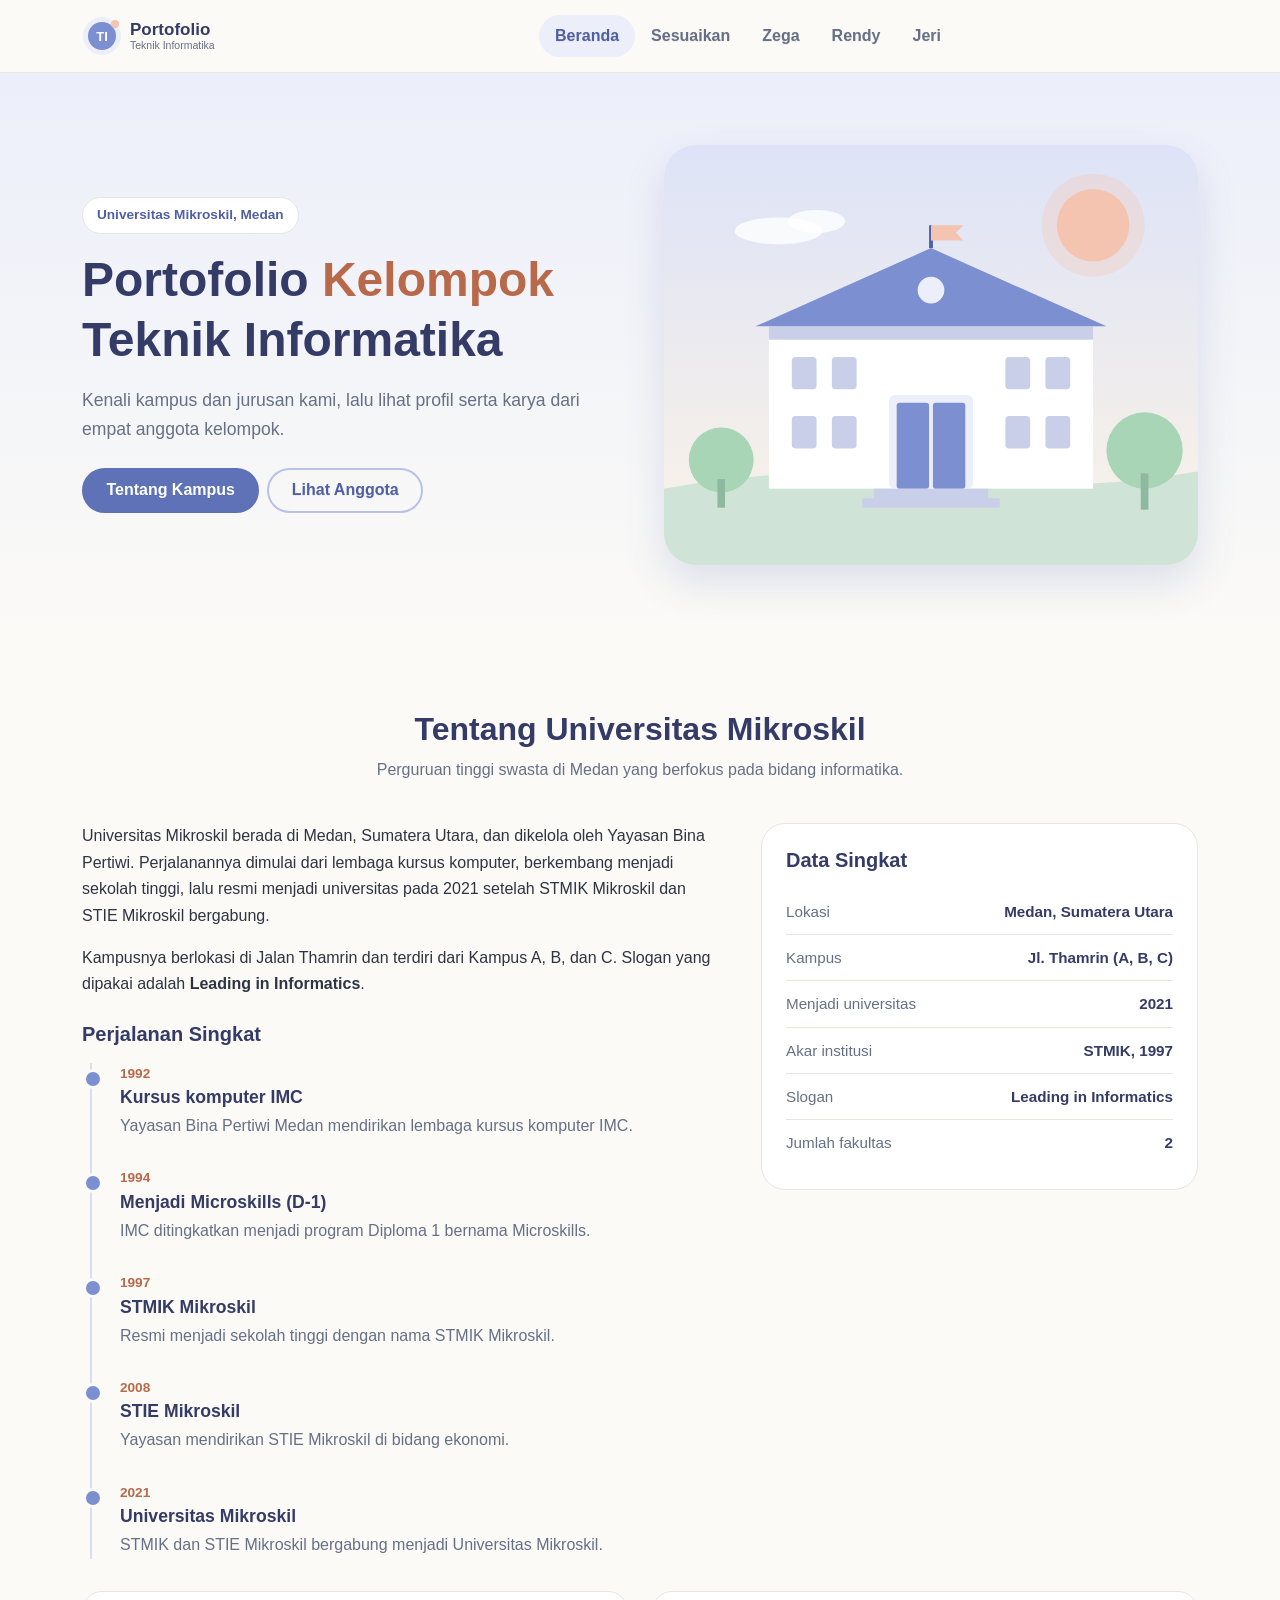
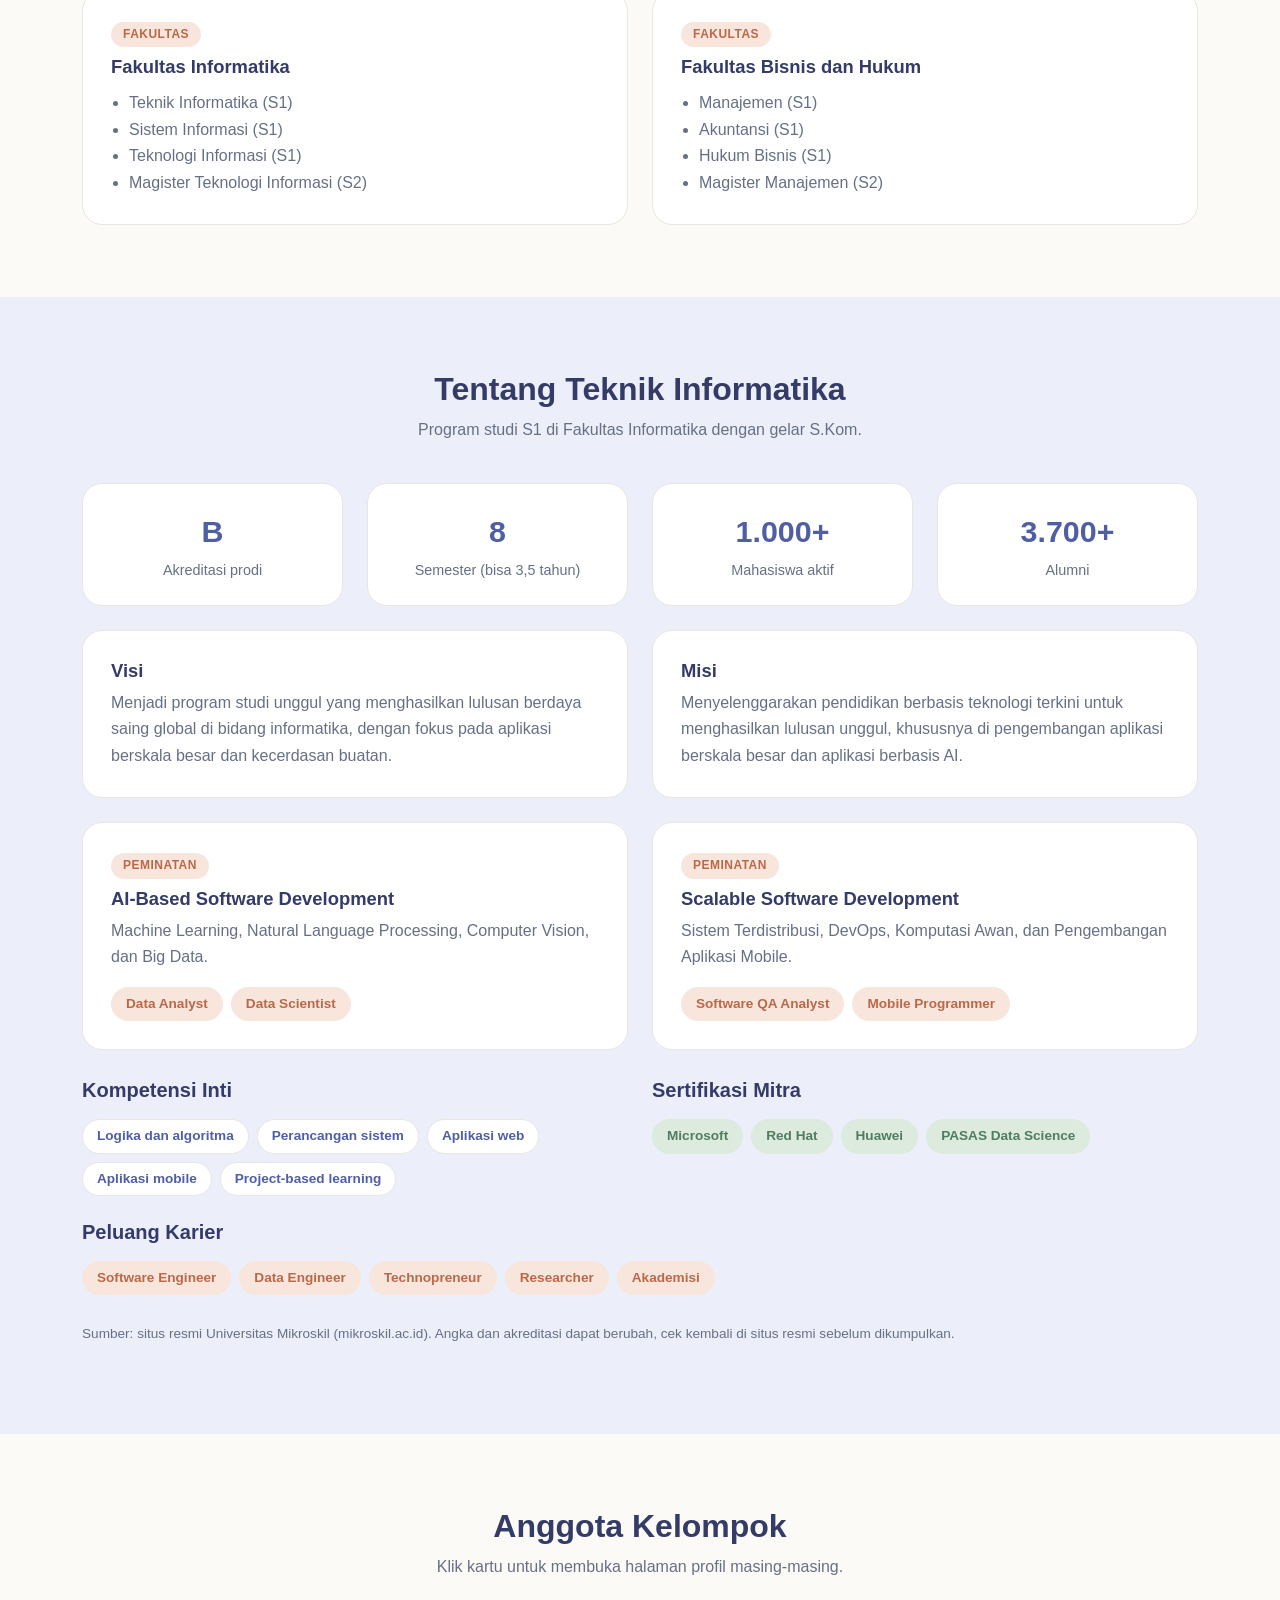
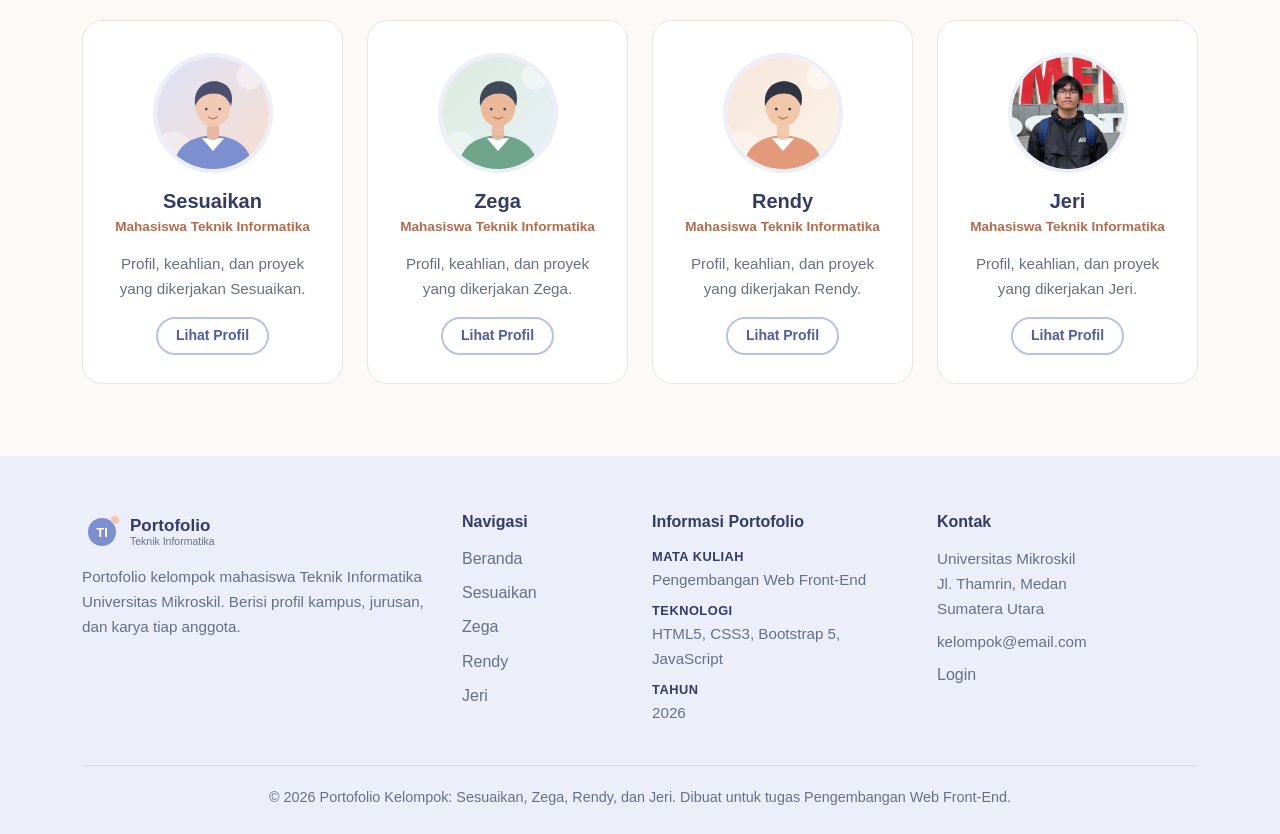
==== index.html @ 1dd3a20e "Upload" ====
<!DOCTYPE html>
<html lang="id">

<head>
    <meta charset="UTF-8">
    <meta name="viewport" content="width=device-width, initial-scale=1.0">
    <title>Beranda - Portofolio Kelompok</title>
    <link rel="stylesheet" href="bootstrap/css/bootstrap.min.css">
    <link rel="stylesheet" href="style.css">
</head>

<body>
    <!-- ===== NAVBAR: sama di semua halaman, JANGAN DIUBAH ===== -->
    <header>
        <nav class="navbar navbar-expand-lg sticky-top">
            <div class="container">
                <a href="index.html" class="navbar-brand logo"><img src="img/logo.svg" alt="Logo Portofolio Teknik Informatika" width="200" height="40"></a>
                <button class="navbar-toggler" type="button" data-bs-toggle="collapse" data-bs-target="#menuUtama" aria-controls="menuUtama" aria-expanded="false" aria-label="Buka menu">
                    <span class="navbar-toggler-icon"></span>
                </button>
                <div class="collapse navbar-collapse" id="menuUtama">
                    <ul class="navbar-nav mx-auto mb-3 mb-lg-0">
                        <li class="nav-item"><a class="nav-link" href="index.html">Beranda</a></li>
                        <li class="nav-item"><a class="nav-link" href="sesuaikan.html">Sesuaikan</a></li>
                        <li class="nav-item"><a class="nav-link" href="zega.html">Zega</a></li>
                        <li class="nav-item"><a class="nav-link" href="rendy.html">Rendy</a></li>
                        <li class="nav-item"><a class="nav-link" href="jeri.html">Jeri</a></li>
                    </ul>
                    <!-- <a href="login.html" class="btn btn-utama btn-sm px-4">Login</a> -->
                </div>
            </div>
        </nav>
    </header>
    <!-- ===== AKHIR NAVBAR ===== -->

    <!-- ===== ISI HALAMAN: UBAH DI SINI SAJA ===== -->
    <main>
        <section class="hero">
            <div class="container">
                <div class="row align-items-center g-4 g-lg-5">
                    <div class="col-lg-6 order-2 order-lg-1">
                        <span class="label">Universitas Mikroskil, Medan</span>
                        <h1>Portofolio <span class="text-aksen">Kelompok</span> Teknik Informatika</h1>
                        <p>Kenali kampus dan jurusan kami, lalu lihat profil serta karya dari empat anggota kelompok.</p>
                        <div class="d-flex flex-wrap gap-2">
                            <a href="#kampus" class="btn btn-utama">Tentang Kampus</a>
                            <a href="#anggota" class="btn btn-garis">Lihat Anggota</a>
                        </div>
                    </div>
                    <div class="col-lg-6 order-1 order-lg-2 hero-gambar">
                        <img src="img/kampus.svg" alt="Ilustrasi gedung kampus">
                    </div>
                </div>
            </div>
        </section>

        <section class="bagian" id="kampus">
            <div class="container">
                <div class="judul-bagian">
                    <h2>Tentang Universitas Mikroskil</h2>
                    <p>Perguruan tinggi swasta di Medan yang berfokus pada bidang informatika.</p>
                </div>
                <div class="row g-4 g-lg-5">
                    <div class="col-lg-7">
                        <p>Universitas Mikroskil berada di Medan, Sumatera Utara, dan dikelola oleh Yayasan Bina Pertiwi. Perjalanannya dimulai dari lembaga kursus komputer, berkembang menjadi sekolah tinggi, lalu resmi menjadi universitas pada 2021 setelah STMIK Mikroskil dan STIE Mikroskil bergabung.</p>
                        <p>Kampusnya berlokasi di Jalan Thamrin dan terdiri dari Kampus A, B, dan C. Slogan yang dipakai adalah <b>Leading in Informatics</b>.</p>
                        <h3 class="h5 mt-4 mb-3">Perjalanan Singkat</h3>
                        <ul class="timeline">
                            <li><span class="waktu">1992</span><h3>Kursus komputer IMC</h3><p>Yayasan Bina Pertiwi Medan mendirikan lembaga kursus komputer IMC.</p></li>
                            <li><span class="waktu">1994</span><h3>Menjadi Microskills (D-1)</h3><p>IMC ditingkatkan menjadi program Diploma 1 bernama Microskills.</p></li>
                            <li><span class="waktu">1997</span><h3>STMIK Mikroskil</h3><p>Resmi menjadi sekolah tinggi dengan nama STMIK Mikroskil.</p></li>
                            <li><span class="waktu">2008</span><h3>STIE Mikroskil</h3><p>Yayasan mendirikan STIE Mikroskil di bidang ekonomi.</p></li>
                            <li><span class="waktu">2021</span><h3>Universitas Mikroskil</h3><p>STMIK dan STIE Mikroskil bergabung menjadi Universitas Mikroskil.</p></li>
                        </ul>
                    </div>
                    <div class="col-lg-5">
                        <div class="profil">
                            <h3 class="h5 mb-3">Data Singkat</h3>
                            <ul class="data-diri">
                                <li><span>Lokasi</span><b>Medan, Sumatera Utara</b></li>
                                <li><span>Kampus</span><b>Jl. Thamrin (A, B, C)</b></li>
                                <li><span>Menjadi universitas</span><b>2021</b></li>
                                <li><span>Akar institusi</span><b>STMIK, 1997</b></li>
                                <li><span>Slogan</span><b>Leading in Informatics</b></li>
                                <li><span>Jumlah fakultas</span><b>2</b></li>
                            </ul>
                        </div>
                    </div>
                </div>
                <div class="row g-4 mt-2">
                    <div class="col-md-6">
                        <div class="fokus h-100">
                            <span class="lencana">Fakultas</span>
                            <h3 class="mt-2">Fakultas Informatika</h3>
                            <ul class="daftar-prodi">
                                <li>Teknik Informatika (S1)</li>
                                <li>Sistem Informasi (S1)</li>
                                <li>Teknologi Informasi (S1)</li>
                                <li>Magister Teknologi Informasi (S2)</li>
                            </ul>
                        </div>
                    </div>
                    <div class="col-md-6">
                        <div class="fokus h-100">
                            <span class="lencana">Fakultas</span>
                            <h3 class="mt-2">Fakultas Bisnis dan Hukum</h3>
                            <ul class="daftar-prodi">
                                <li>Manajemen (S1)</li>
                                <li>Akuntansi (S1)</li>
                                <li>Hukum Bisnis (S1)</li>
                                <li>Magister Manajemen (S2)</li>
                            </ul>
                        </div>
                    </div>
                </div>
            </div>
        </section>

        <section class="bagian bg-lembut" id="jurusan">
            <div class="container">
                <div class="judul-bagian">
                    <h2>Tentang Teknik Informatika</h2>
                    <p>Program studi S1 di Fakultas Informatika dengan gelar S.Kom.</p>
                </div>
                <div class="row g-4 mb-4">
                    <div class="col-6 col-lg-3"><div class="statistik"><strong>B</strong><span>Akreditasi prodi</span></div></div>
                    <div class="col-6 col-lg-3"><div class="statistik"><strong>8</strong><span>Semester (bisa 3,5 tahun)</span></div></div>
                    <div class="col-6 col-lg-3"><div class="statistik"><strong>1.000+</strong><span>Mahasiswa aktif</span></div></div>
                    <div class="col-6 col-lg-3"><div class="statistik"><strong>3.700+</strong><span>Alumni</span></div></div>
                </div>
                <div class="row g-4">
                    <div class="col-lg-6">
                        <div class="fokus h-100">
                            <h3>Visi</h3>
                            <p>Menjadi program studi unggul yang menghasilkan lulusan berdaya saing global di bidang informatika, dengan fokus pada aplikasi berskala besar dan kecerdasan buatan.</p>
                        </div>
                    </div>
                    <div class="col-lg-6">
                        <div class="fokus h-100">
                            <h3>Misi</h3>
                            <p>Menyelenggarakan pendidikan berbasis teknologi terkini untuk menghasilkan lulusan unggul, khususnya di pengembangan aplikasi berskala besar dan aplikasi berbasis AI.</p>
                        </div>
                    </div>
                    <div class="col-lg-6">
                        <div class="fokus h-100">
                            <span class="lencana">Peminatan</span>
                            <h3 class="mt-2">AI-Based Software Development</h3>
                            <p class="mb-3">Machine Learning, Natural Language Processing, Computer Vision, dan Big Data.</p>
                            <div class="d-flex flex-wrap gap-2"><span class="chip chip-aksen">Data Analyst</span><span class="chip chip-aksen">Data Scientist</span></div>
                        </div>
                    </div>
                    <div class="col-lg-6">
                        <div class="fokus h-100">
                            <span class="lencana">Peminatan</span>
                            <h3 class="mt-2">Scalable Software Development</h3>
                            <p class="mb-3">Sistem Terdistribusi, DevOps, Komputasi Awan, dan Pengembangan Aplikasi Mobile.</p>
                            <div class="d-flex flex-wrap gap-2"><span class="chip chip-aksen">Software QA Analyst</span><span class="chip chip-aksen">Mobile Programmer</span></div>
                        </div>
                    </div>
                </div>
                <div class="row g-4 mt-1">
                    <div class="col-lg-6">
                        <h3 class="h5 mb-3">Kompetensi Inti</h3>
                        <div class="d-flex flex-wrap gap-2"><span class="chip ">Logika dan algoritma</span><span class="chip ">Perancangan sistem</span><span class="chip ">Aplikasi web</span><span class="chip ">Aplikasi mobile</span><span class="chip ">Project-based learning</span></div>
                    </div>
                    <div class="col-lg-6">
                        <h3 class="h5 mb-3">Sertifikasi Mitra</h3>
                        <div class="d-flex flex-wrap gap-2"><span class="chip chip-hijau">Microsoft</span><span class="chip chip-hijau">Red Hat</span><span class="chip chip-hijau">Huawei</span><span class="chip chip-hijau">PASAS Data Science</span></div>
                    </div>
                    <div class="col-12">
                        <h3 class="h5 mb-3">Peluang Karier</h3>
                        <div class="d-flex flex-wrap gap-2"><span class="chip chip-aksen">Software Engineer</span><span class="chip chip-aksen">Data Engineer</span><span class="chip chip-aksen">Technopreneur</span><span class="chip chip-aksen">Researcher</span><span class="chip chip-aksen">Akademisi</span></div>
                    </div>
                </div>
                <p class="sumber">Sumber: situs resmi Universitas Mikroskil (mikroskil.ac.id). Angka dan akreditasi dapat berubah, cek kembali di situs resmi sebelum dikumpulkan.</p>
            </div>
        </section>

        <section class="bagian" id="anggota">
            <div class="container">
                <div class="judul-bagian">
                    <h2>Anggota Kelompok</h2>
                    <p>Klik kartu untuk membuka halaman profil masing-masing.</p>
                </div>
                <div class="row g-4">
                    <div class="col-sm-6 col-lg-3">
                        <article class="kartu kartu-anggota h-100">
                            <img src="img/foto.svg" alt="Foto Sesuaikan">
                            <h3>Sesuaikan</h3>
                            <p class="peran">Mahasiswa Teknik Informatika</p>
                            <p>Profil, keahlian, dan proyek yang dikerjakan Sesuaikan.</p>
                            <a href="sesuaikan.html" class="btn btn-garis btn-sm stretched-link">Lihat Profil</a>
                        </article>
                    </div>
                    <div class="col-sm-6 col-lg-3">
                        <article class="kartu kartu-anggota h-100">
                            <img src="img/zega.svg" alt="Foto Zega">
                            <h3>Zega</h3>
                            <p class="peran">Mahasiswa Teknik Informatika</p>
                            <p>Profil, keahlian, dan proyek yang dikerjakan Zega.</p>
                            <a href="zega.html" class="btn btn-garis btn-sm stretched-link">Lihat Profil</a>
                        </article>
                    </div>
                    <div class="col-sm-6 col-lg-3">
                        <article class="kartu kartu-anggota h-100">
                            <img src="img/rendy.svg" alt="Foto Rendy">
                            <h3>Rendy</h3>
                            <p class="peran">Mahasiswa Teknik Informatika</p>
                            <p>Profil, keahlian, dan proyek yang dikerjakan Rendy.</p>
                            <a href="rendy.html" class="btn btn-garis btn-sm stretched-link">Lihat Profil</a>
                        </article>
                    </div>
                    <div class="col-sm-6 col-lg-3">
                        <article class="kartu kartu-anggota h-100">
                            <img src="img/image.png" alt="Foto Jeri">
                            <h3>Jeri</h3>
                            <p class="peran">Mahasiswa Teknik Informatika</p>
                            <p>Profil, keahlian, dan proyek yang dikerjakan Jeri.</p>
                            <a href="jeri.html" class="btn btn-garis btn-sm stretched-link">Lihat Profil</a>
                        </article>
                    </div>
                </div>
            </div>
        </section>
    </main>
    <!-- ===== AKHIR ISI HALAMAN ===== -->

    <!-- ===== FOOTER: sama di semua halaman, JANGAN DIUBAH ===== -->
    <footer class="footer">
        <div class="container">
            <div class="row g-4">
                <div class="col-lg-4">
                    <a href="index.html" class="logo"><img src="img/logo.svg" alt="Logo Portofolio Teknik Informatika" width="200" height="40"></a>
                    <p>Portofolio kelompok mahasiswa Teknik Informatika Universitas Mikroskil. Berisi profil kampus, jurusan, dan karya tiap anggota.</p>
                </div>
                <div class="col-6 col-lg-2">
                    <h4>Navigasi</h4>
                    <a href="index.html">Beranda</a>
                    <a href="sesuaikan.html">Sesuaikan</a>
                    <a href="zega.html">Zega</a>
                    <a href="rendy.html">Rendy</a>
                    <a href="jeri.html">Jeri</a>
                </div>
                <div class="col-6 col-lg-3">
                    <h4>Informasi Portofolio</h4>
                    <ul class="info-footer">
                        <li><b>Mata kuliah</b>Pengembangan Web Front-End</li>
                        <li><b>Teknologi</b>HTML5, CSS3, Bootstrap 5, JavaScript</li>
                        <li><b>Tahun</b>2026</li>
                    </ul>
                </div>
                <div class="col-lg-3">
                    <h4>Kontak</h4>
                    <p>Universitas Mikroskil<br>Jl. Thamrin, Medan<br>Sumatera Utara</p>
                    <p>kelompok@email.com</p>
                    <a href="login.html">Login</a>
                </div>
            </div>
            <div class="hak-cipta">&copy; 2026 Portofolio Kelompok: Sesuaikan, Zega, Rendy, dan Jeri. Dibuat untuk tugas Pengembangan Web Front-End.</div>
        </div>
    </footer>
    <!-- ===== AKHIR FOOTER ===== -->

    <script src="bootstrap/js/bootstrap.bundle.min.js"></script>
    <script src="script.js"></script>
</body>

</html>
---- style.css ----
/* =====================================================================
   TEMPLATE UTAMA - JANGAN DIUBAH
   Bagian ini dipakai bersama oleh SEMUA halaman: warna, dasar tampilan,
   tombol, navbar, footer, dan judul bagian. Kalau diubah, tampilan
   halaman anggota lain ikut berubah. Mau tambah style? Tulis di bagian
   "STYLE ISI HALAMAN" di bawah.
   ===================================================================== */

/* Palet warna soft. Semua halaman memanggil warna dari sini lewat var(). */
:root {
    --latar: #FBFAF7;
    --putih: #FFFFFF;
    --utama: #7C8FD0;
    --utama-tua: #4F5FA3;
    --utama-muda: #ECEFFA;
    --tombol: #5F72B8;
    --aksen: #F3C4B0;
    --aksen-muda: #F8E6DC;
    --aksen-tua: #B8694A;
    --hijau: #DCEBDD;
    --hijau-tua: #4F7D5E;
    --judul: #343B66;
    --teks: #2E3440;
    --abu: #667085;
    --garis: #E8E6E0;
    --bs-body-font-family: "Segoe UI", "Helvetica Neue", Arial, sans-serif;
    --bs-body-color: #2E3440;
    --bs-body-bg: #FBFAF7;
}

/* Dasar tampilan: font, warna teks, link, dan heading. */
body {
    font-family: var(--bs-body-font-family);
    color: var(--teks);
    line-height: 1.65;
}

a {
    text-decoration: none;
}

a:hover {
    color: inherit;
}

h1, h2, h3, h4, h5, h6,
.h1, .h2, .h3, .h4, .h5, .h6 {
    color: var(--judul);
    font-weight: 700;
    line-height: 1.25;
}

/* Kelas bantu warna latar dan teks yang boleh dipakai di isi halaman. */
.bg-lembut {
    background-color: var(--utama-muda);
}

.bg-putih {
    background-color: var(--putih);
}

.text-abu {
    color: var(--abu);
}

.text-aksen {
    color: var(--aksen-tua);
}

/* Tombol: .btn-utama (terisi) dan .btn-garis (outline). */
.btn {
    font-weight: 700;
    border-radius: 999px;
    padding: 0.55rem 1.4rem;
}

.btn-sm {
    padding: 0.4rem 1.1rem;
}

.btn-utama {
    --bs-btn-color: #FFFFFF;
    --bs-btn-bg: #5F72B8;
    --bs-btn-border-color: #5F72B8;
    --bs-btn-hover-color: #FFFFFF;
    --bs-btn-hover-bg: #4F5FA3;
    --bs-btn-hover-border-color: #4F5FA3;
    --bs-btn-active-color: #FFFFFF;
    --bs-btn-active-bg: #4F5FA3;
    --bs-btn-active-border-color: #4F5FA3;
    --bs-btn-border-width: 2px;
    --bs-btn-focus-shadow-rgb: 95, 114, 184;
}

.btn-garis {
    --bs-btn-color: #4F5FA3;
    --bs-btn-bg: transparent;
    --bs-btn-border-color: #B9C2E6;
    --bs-btn-hover-color: #4F5FA3;
    --bs-btn-hover-bg: #ECEFFA;
    --bs-btn-hover-border-color: #7C8FD0;
    --bs-btn-active-color: #FFFFFF;
    --bs-btn-active-bg: #4F5FA3;
    --bs-btn-active-border-color: #4F5FA3;
    --bs-btn-border-width: 2px;
    --bs-btn-focus-shadow-rgb: 124, 143, 208;
}

/* Navbar: sama di semua halaman. Menu aktif ditandai otomatis oleh script.js. */
.navbar {
    --bs-navbar-color: #667085;
    --bs-navbar-hover-color: #4F5FA3;
    --bs-navbar-active-color: #4F5FA3;
    padding-top: 0.7rem;
    padding-bottom: 0.7rem;
    background-color: rgba(251, 250, 247, 0.94);
    border-bottom: 1px solid var(--garis);
    backdrop-filter: blur(8px);
}

.logo {
    display: flex;
    align-items: center;
    color: var(--judul);
}

.logo img {
    height: 40px;
    width: auto;
}

.navbar .navbar-nav .nav-link {
    padding: 0.5rem 1rem;
    margin: 2px 0;
    border-radius: 999px;
    font-weight: 600;
}

.navbar .navbar-nav .nav-link:hover {
    background-color: var(--utama-muda);
    color: var(--utama-tua);
}

.navbar .navbar-nav .nav-link.active {
    background-color: var(--utama-muda);
    color: var(--utama-tua);
}

.navbar-toggler {
    border: 2px solid #B9C2E6;
    border-radius: 12px;
}

.navbar-toggler:focus {
    box-shadow: 0 0 0 3px var(--utama-muda);
}

/* Footer: sama di semua halaman. */
.footer {
    background-color: var(--utama-muda);
    padding: 56px 0 24px;
    color: var(--abu);
}

.footer h4 {
    font-size: 1rem;
    margin-bottom: 14px;
}

.footer a {
    display: block;
    color: var(--abu);
    margin-bottom: 8px;
}

.footer a:hover {
    color: var(--utama-tua);
}

.footer .logo {
    display: flex;
    margin-bottom: 12px;
}

.footer p {
    margin-bottom: 0.5rem;
    font-size: 0.95rem;
}

.footer .info-footer {
    list-style: none;
    margin: 0;
    padding: 0;
    font-size: 0.95rem;
}

.footer .info-footer li {
    margin-bottom: 8px;
}

.footer .info-footer b {
    display: block;
    color: var(--judul);
    font-size: 0.8rem;
    text-transform: uppercase;
    letter-spacing: 0.04em;
}

.hak-cipta {
    margin-top: 32px;
    padding-top: 20px;
    border-top: 1px solid #D9DEF2;
    text-align: center;
    font-size: 0.9rem;
}

/* Kerangka bagian halaman: jarak antarbagian dan judul bagian. */
.bagian {
    padding: 72px 0;
}

.judul-bagian {
    text-align: center;
    margin-bottom: 40px;
}

.judul-bagian h2 {
    font-size: 2rem;
    margin-bottom: 8px;
}

.judul-bagian p {
    color: var(--abu);
    margin: 0;
}

.judul-halaman {
    padding: 56px 0 48px;
    background-color: var(--utama-muda);
}

.judul-halaman h1 {
    font-size: 2.4rem;
    margin-bottom: 8px;
}

.judul-halaman p {
    color: var(--abu);
    font-size: 1.1rem;
    margin: 0;
}

/* Responsif untuk bagian template. */
@media (max-width: 991.98px) {
    .bagian {
        padding: 56px 0;
    }

    .judul-halaman h1 {
        font-size: 2rem;
    }
}

@media (max-width: 575.98px) {
    .bagian {
        padding: 44px 0;
    }

    .judul-bagian h2 {
        font-size: 1.6rem;
    }

    .judul-halaman {
        padding: 40px 0 36px;
    }

    .judul-halaman h1 {
        font-size: 1.7rem;
    }
}

/* =====================================================================
   AKHIR TEMPLATE UTAMA
   ===================================================================== */


/* =====================================================================
   STYLE ISI HALAMAN - BOLEH DIUBAH / DITAMBAH
   Style di bawah dipakai oleh isi <main> tiap halaman.
   ===================================================================== */

.hero {
    padding: 72px 0;
    background: linear-gradient(180deg, var(--utama-muda) 0%, var(--latar) 100%);
}

.hero .label {
    display: inline-block;
    padding: 6px 14px;
    margin-bottom: 16px;
    border-radius: 999px;
    background-color: var(--putih);
    border: 1px solid var(--garis);
    color: var(--utama-tua);
    font-size: 0.85rem;
    font-weight: 700;
}

.hero h1 {
    font-size: 3rem;
    margin-bottom: 16px;
}

.hero p {
    max-width: 520px;
    margin-bottom: 24px;
    color: var(--abu);
    font-size: 1.1rem;
}

.hero-foto {
    max-width: 380px;
    margin: 0 auto;
}

.hero-foto img {
    width: 100%;
    display: block;
    border-radius: 48% 52% 45% 55% / 55% 45% 55% 45%;
    box-shadow: 0 18px 40px rgba(79, 95, 163, 0.16);
}

.chip {
    display: inline-block;
    padding: 5px 14px;
    border-radius: 999px;
    background-color: var(--putih);
    border: 1px solid var(--garis);
    color: var(--utama-tua);
    font-size: 0.85rem;
    font-weight: 600;
}

.chip-hijau {
    background-color: var(--hijau);
    border-color: var(--hijau);
    color: var(--hijau-tua);
}

.chip-aksen {
    background-color: var(--aksen-muda);
    border-color: var(--aksen-muda);
    color: var(--aksen-tua);
}

.fokus {
    padding: 28px;
    border: 1px solid var(--garis);
    border-radius: 20px;
    background-color: var(--putih);
}

.fokus .ikon,
.info .ikon {
    width: 48px;
    height: 48px;
    margin-bottom: 16px;
    display: flex;
    align-items: center;
    justify-content: center;
    border-radius: 14px;
    background-color: var(--utama-muda);
}

.fokus .ikon svg,
.info .ikon svg {
    width: 24px;
    height: 24px;
    fill: none;
    stroke: var(--utama-tua);
    stroke-width: 1.8;
    stroke-linecap: round;
    stroke-linejoin: round;
}

.fokus h3 {
    font-size: 1.15rem;
}

.fokus p {
    margin: 0;
    color: var(--abu);
}

.kartu {
    border: 1px solid var(--garis);
    border-radius: 20px;
    overflow: hidden;
    background-color: var(--putih);
    transition: transform 0.2s, box-shadow 0.2s;
}

.kartu:hover {
    transform: translateY(-4px);
    box-shadow: 0 14px 30px rgba(79, 95, 163, 0.12);
}

.kartu-isi {
    padding: 22px;
}

.kartu-isi h3 {
    font-size: 1.15rem;
    margin: 8px 0;
}

.kartu-isi p {
    color: var(--abu);
    font-size: 0.95rem;
}

.lencana {
    display: inline-block;
    padding: 3px 12px;
    border-radius: 999px;
    background-color: var(--aksen-muda);
    color: var(--aksen-tua);
    font-size: 0.75rem;
    font-weight: 700;
    text-transform: uppercase;
    letter-spacing: 0.04em;
}

.tag {
    display: inline-block;
    margin: 0 4px 4px 0;
    padding: 2px 10px;
    border-radius: 8px;
    background-color: var(--utama-muda);
    color: var(--utama-tua);
    font-size: 0.8rem;
    font-weight: 600;
}

.filter {
    display: flex;
    flex-wrap: wrap;
    gap: 8px;
    margin-top: 24px;
}

.profil {
    padding: 24px;
    border: 1px solid var(--garis);
    border-radius: 24px;
    background-color: var(--putih);
}

.profil img {
    width: 100%;
    display: block;
    margin-bottom: 20px;
    border-radius: 18px;
}

.data-diri {
    list-style: none;
    margin: 0;
    padding: 0;
}

.data-diri li {
    display: flex;
    justify-content: space-between;
    gap: 16px;
    padding: 10px 0;
    border-bottom: 1px solid var(--garis);
    font-size: 0.95rem;
}

.data-diri li:last-child {
    border-bottom: 0;
}

.data-diri span {
    color: var(--abu);
}

.data-diri b {
    text-align: right;
    color: var(--judul);
}

.keahlian .baris {
    display: flex;
    justify-content: space-between;
    margin-bottom: 6px;
    font-weight: 600;
    color: var(--judul);
}

.keahlian .baris span:last-child {
    color: var(--abu);
    font-weight: 400;
}

.keahlian .progress {
    height: 10px;
    margin-bottom: 20px;
    border-radius: 999px;
    background-color: var(--utama-muda);
}

.keahlian .progress-bar {
    border-radius: 999px;
    background-color: var(--utama);
}

.timeline {
    margin: 0 0 0 8px;
    padding: 0 0 0 28px;
    list-style: none;
    border-left: 2px solid #D9DEF2;
}

.timeline li {
    position: relative;
    margin-bottom: 28px;
}

.timeline li:last-child {
    margin-bottom: 0;
}

.timeline li::before {
    content: "";
    position: absolute;
    left: -37px;
    top: 6px;
    width: 14px;
    height: 14px;
    border-radius: 50%;
    background-color: var(--utama);
    border: 3px solid var(--latar);
    box-sizing: content-box;
}

.timeline .waktu {
    display: block;
    color: var(--aksen-tua);
    font-size: 0.85rem;
    font-weight: 700;
}

.timeline h3 {
    margin: 2px 0 4px;
    font-size: 1.1rem;
}

.timeline p {
    margin: 0;
    color: var(--abu);
}

.info {
    display: flex;
    gap: 16px;
    margin-bottom: 20px;
}

.info .ikon {
    flex: none;
    margin-bottom: 0;
}

.info b {
    display: block;
    color: var(--judul);
}

.info span {
    color: var(--abu);
}

.panel {
    padding: 32px;
    border: 1px solid var(--garis);
    border-radius: 24px;
    background-color: var(--putih);
}

.panel h3 {
    font-size: 1.4rem;
}

.panel > p {
    color: var(--abu);
    margin-bottom: 20px;
}

.form-label {
    font-weight: 600;
    font-size: 0.9rem;
    color: var(--judul);
}

.form-control,
.form-select {
    padding: 0.65rem 0.9rem;
    border: 2px solid var(--garis);
    border-radius: 12px;
    background-color: var(--putih);
}

.form-control:focus,
.form-select:focus {
    border-color: var(--utama);
    box-shadow: 0 0 0 3px var(--utama-muda);
}

textarea.form-control {
    min-height: 120px;
}

.pesan:empty {
    display: none;
}

.cta {
    padding: 56px 0;
    background-color: var(--aksen-muda);
}

.cta h2 {
    margin-bottom: 4px;
}

.cta p {
    margin: 0;
    color: var(--abu);
}

@media (max-width: 991.98px) {
    .hero {
        padding: 48px 0;
    }

    .hero h1 {
        font-size: 2.4rem;
    }

    .hero-foto {
        max-width: 260px;
    }
}

@media (max-width: 575.98px) {
    .hero h1 {
        font-size: 2rem;
    }

    .panel {
        padding: 24px 18px;
    }
}

.hero-gambar img {
    width: 100%;
    display: block;
    border-radius: 32px;
    box-shadow: 0 18px 40px rgba(79, 95, 163, 0.16);
}

.statistik {
    padding: 22px;
    border: 1px solid var(--garis);
    border-radius: 20px;
    background-color: var(--putih);
    text-align: center;
}

.statistik strong {
    display: block;
    font-size: 1.9rem;
    color: var(--utama-tua);
}

.statistik span {
    color: var(--abu);
    font-size: 0.9rem;
}

.kartu-anggota {
    padding: 32px 24px 28px;
    text-align: center;
}

.kartu-anggota img {
    width: 120px;
    height: 120px;
    margin-bottom: 16px;
    border-radius: 50%;
    border: 4px solid var(--utama-muda);
    object-fit: cover;
}

.kartu-anggota h3 {
    font-size: 1.25rem;
    margin-bottom: 2px;
}

.kartu-anggota .peran {
    margin-bottom: 12px;
    color: var(--aksen-tua);
    font-size: 0.85rem;
    font-weight: 700;
}

.kartu-anggota p {
    color: var(--abu);
    font-size: 0.95rem;
}

.sumber {
    margin-top: 28px;
    color: var(--abu);
    font-size: 0.85rem;
}

.daftar-prodi {
    margin: 12px 0 0;
    padding-left: 18px;
    color: var(--abu);
}

.login-box {
    max-width: 440px;
    margin: 0 auto;
}
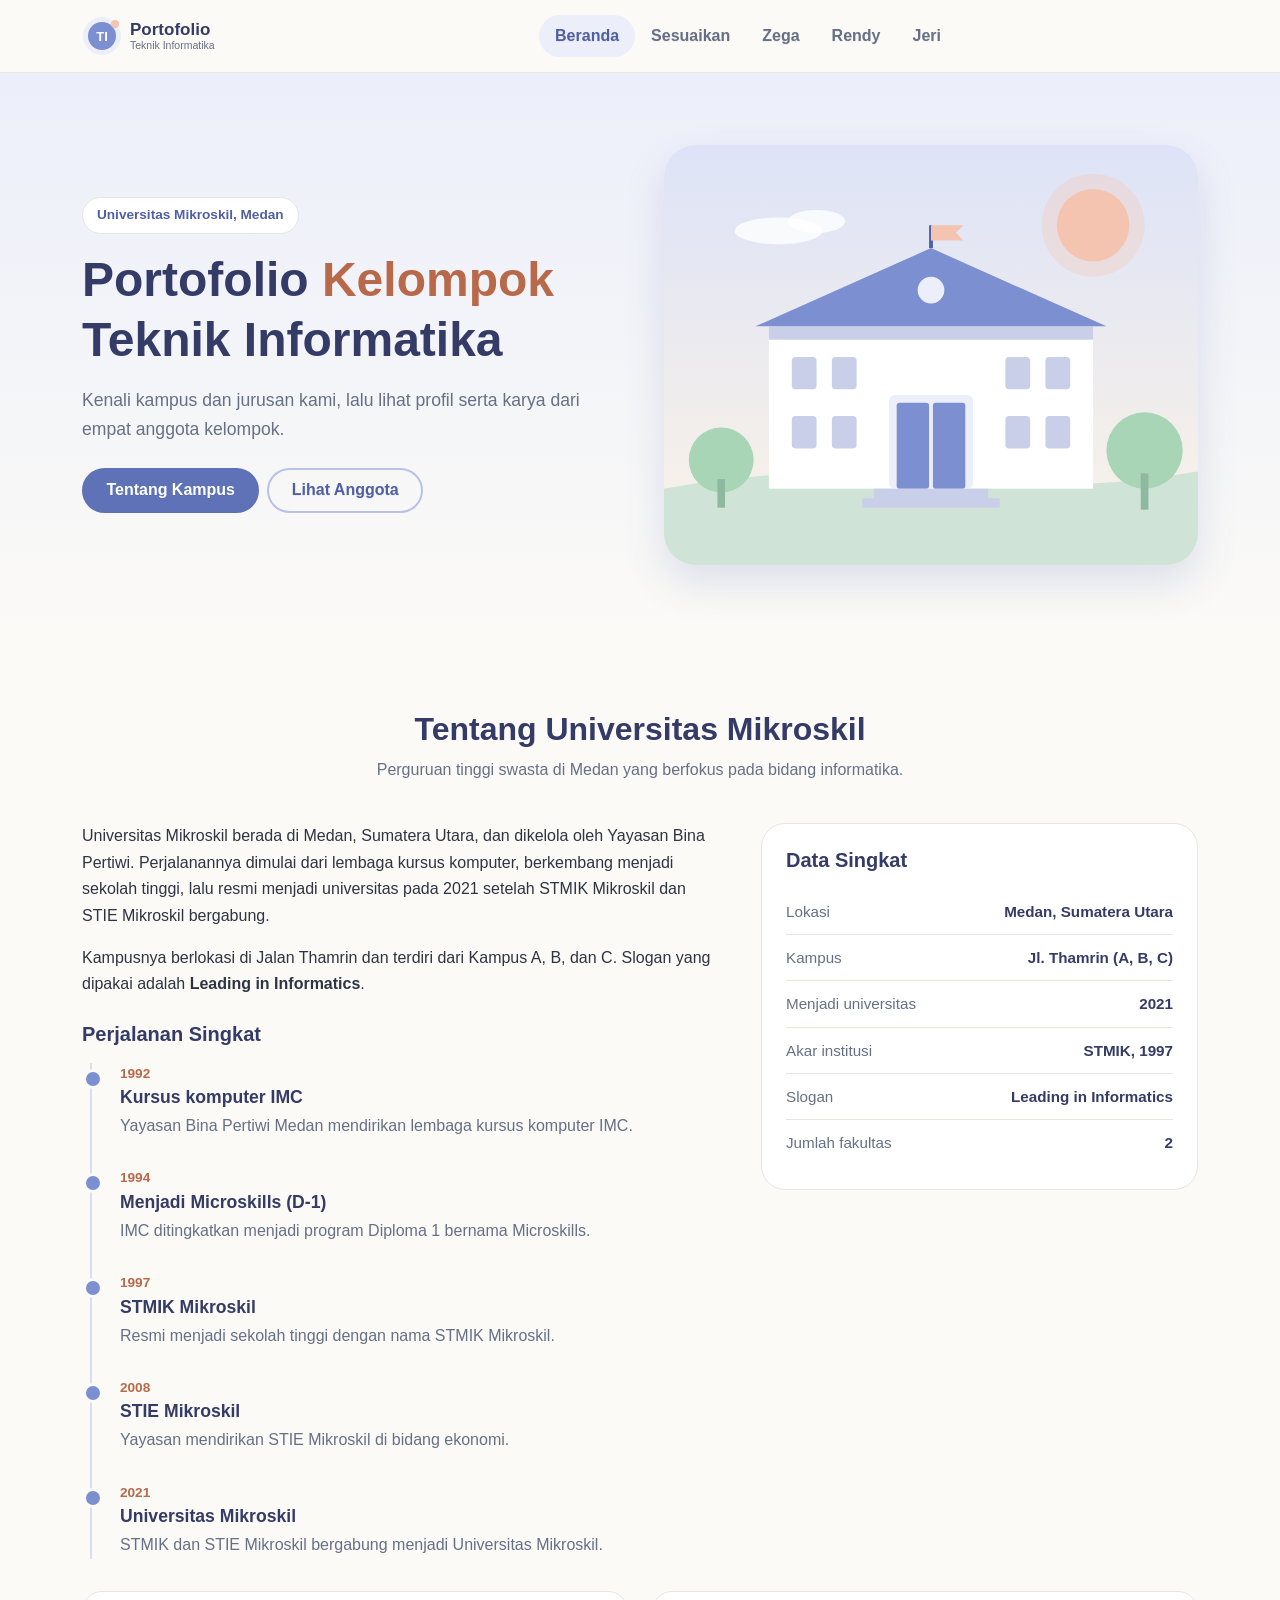
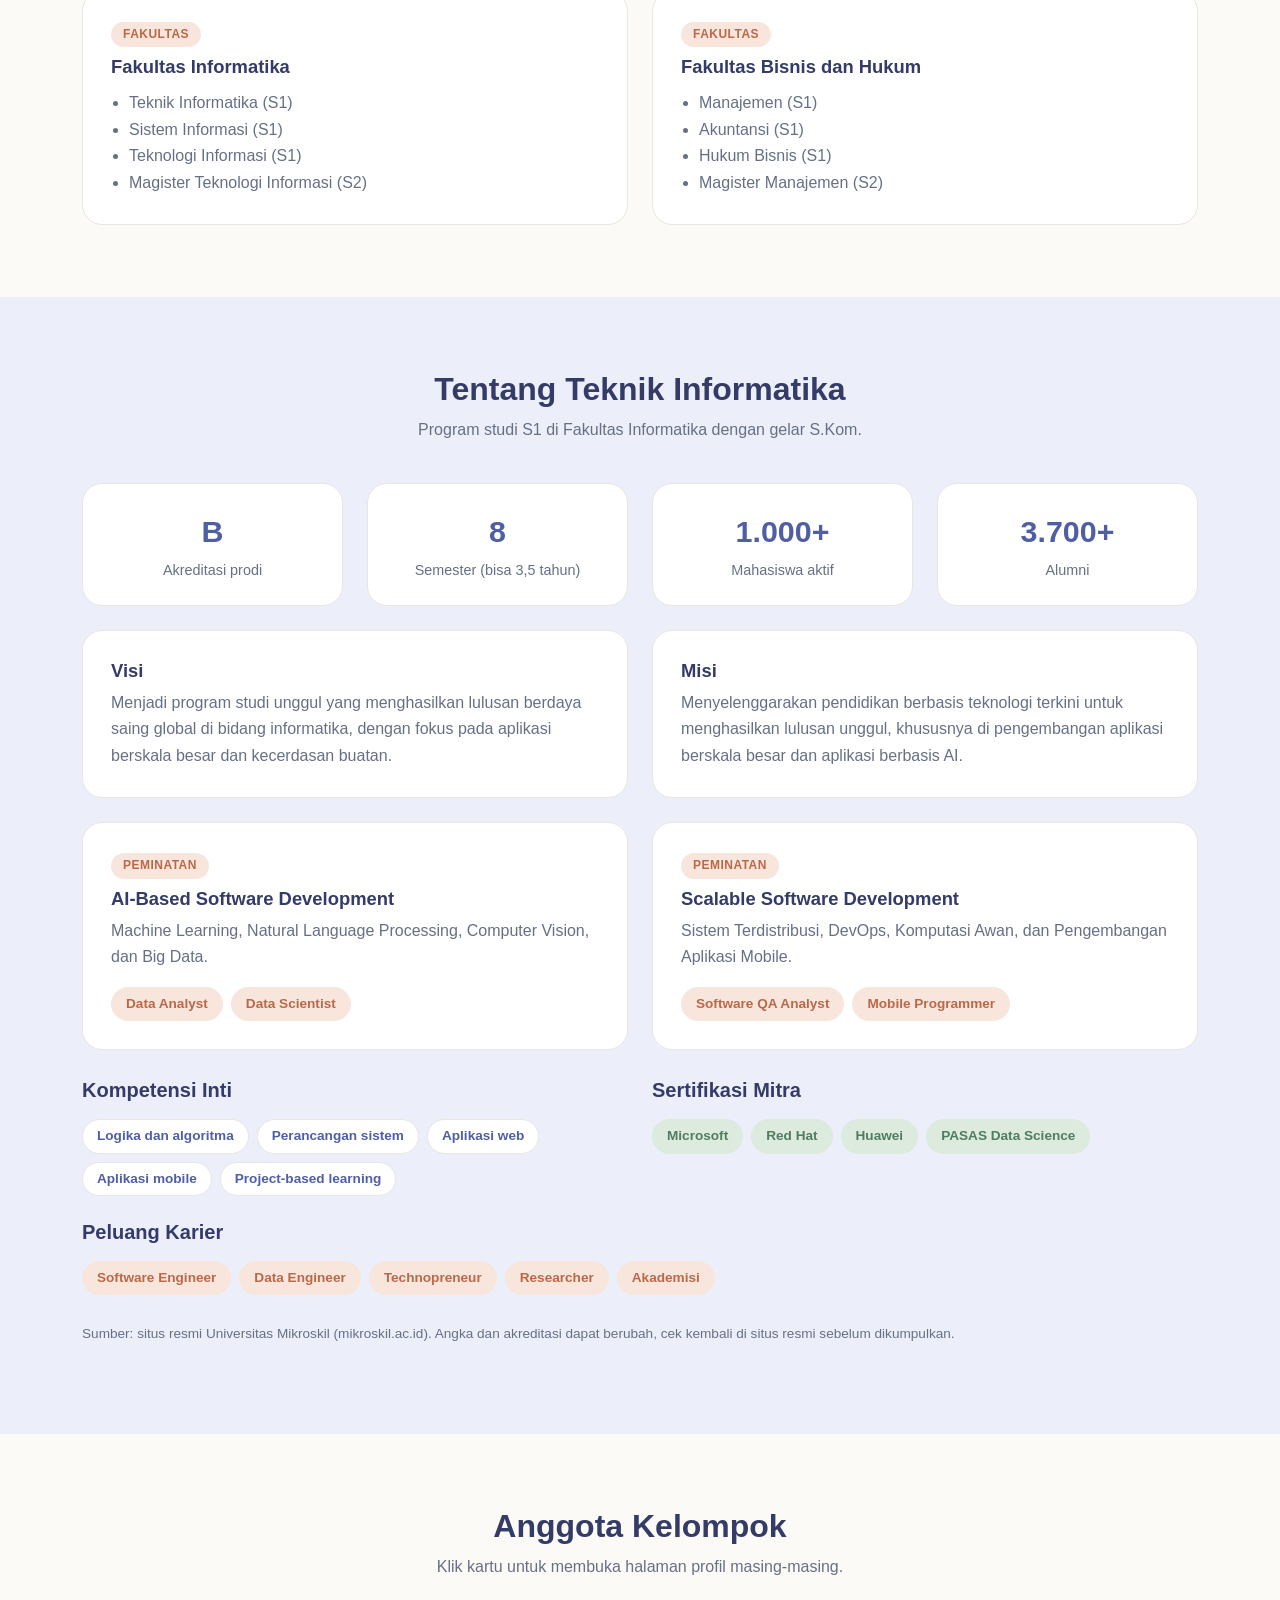
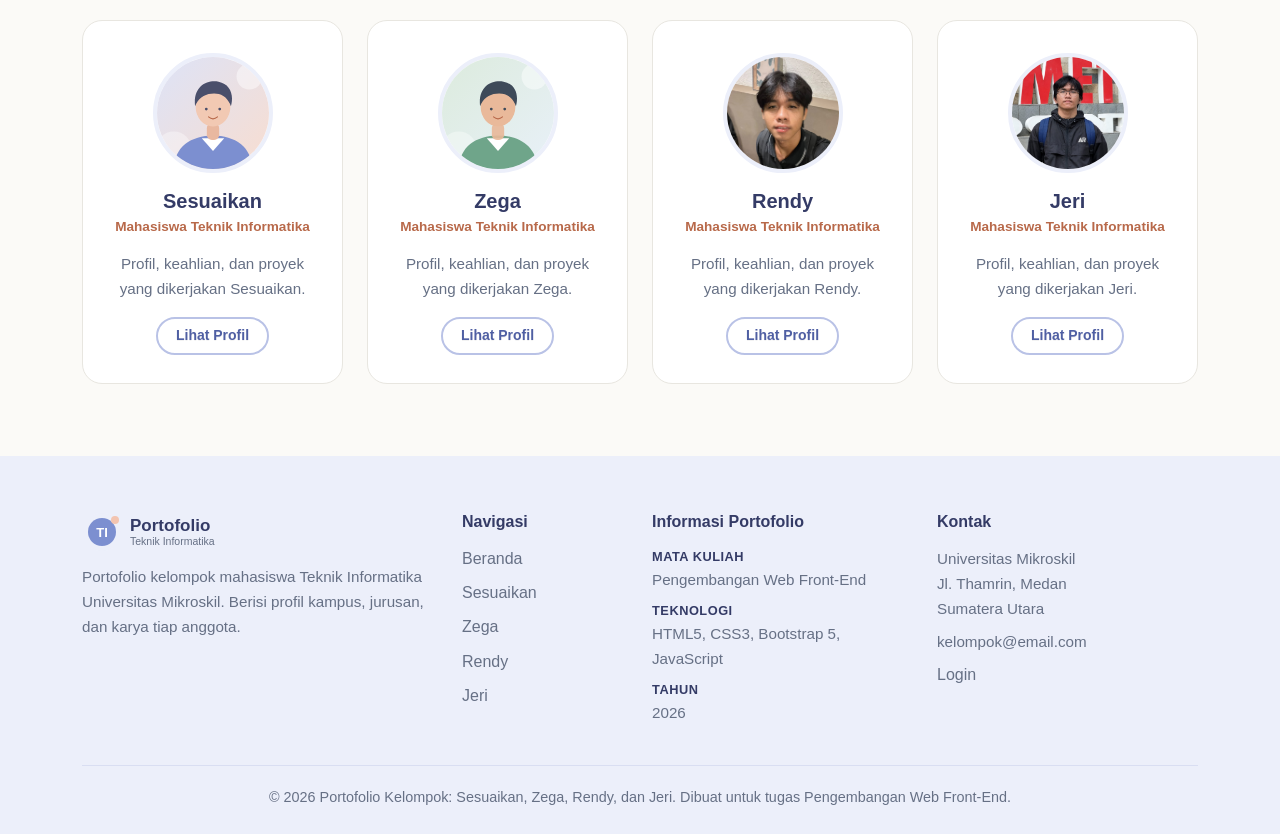
==== commit 4db639f9: "Update rendy" ====
--- a/index.html
+++ b/index.html
@@ -203,7 +203,7 @@
                     </div>
                     <div class="col-sm-6 col-lg-3">
                         <article class="kartu kartu-anggota h-100">
-                            <img src="img/rendy.svg" alt="Foto Rendy">
+                            <img src="img/rendy.jpeg" alt="Foto Rendy">
                             <h3>Rendy</h3>
                             <p class="peran">Mahasiswa Teknik Informatika</p>
                             <p>Profil, keahlian, dan proyek yang dikerjakan Rendy.</p>
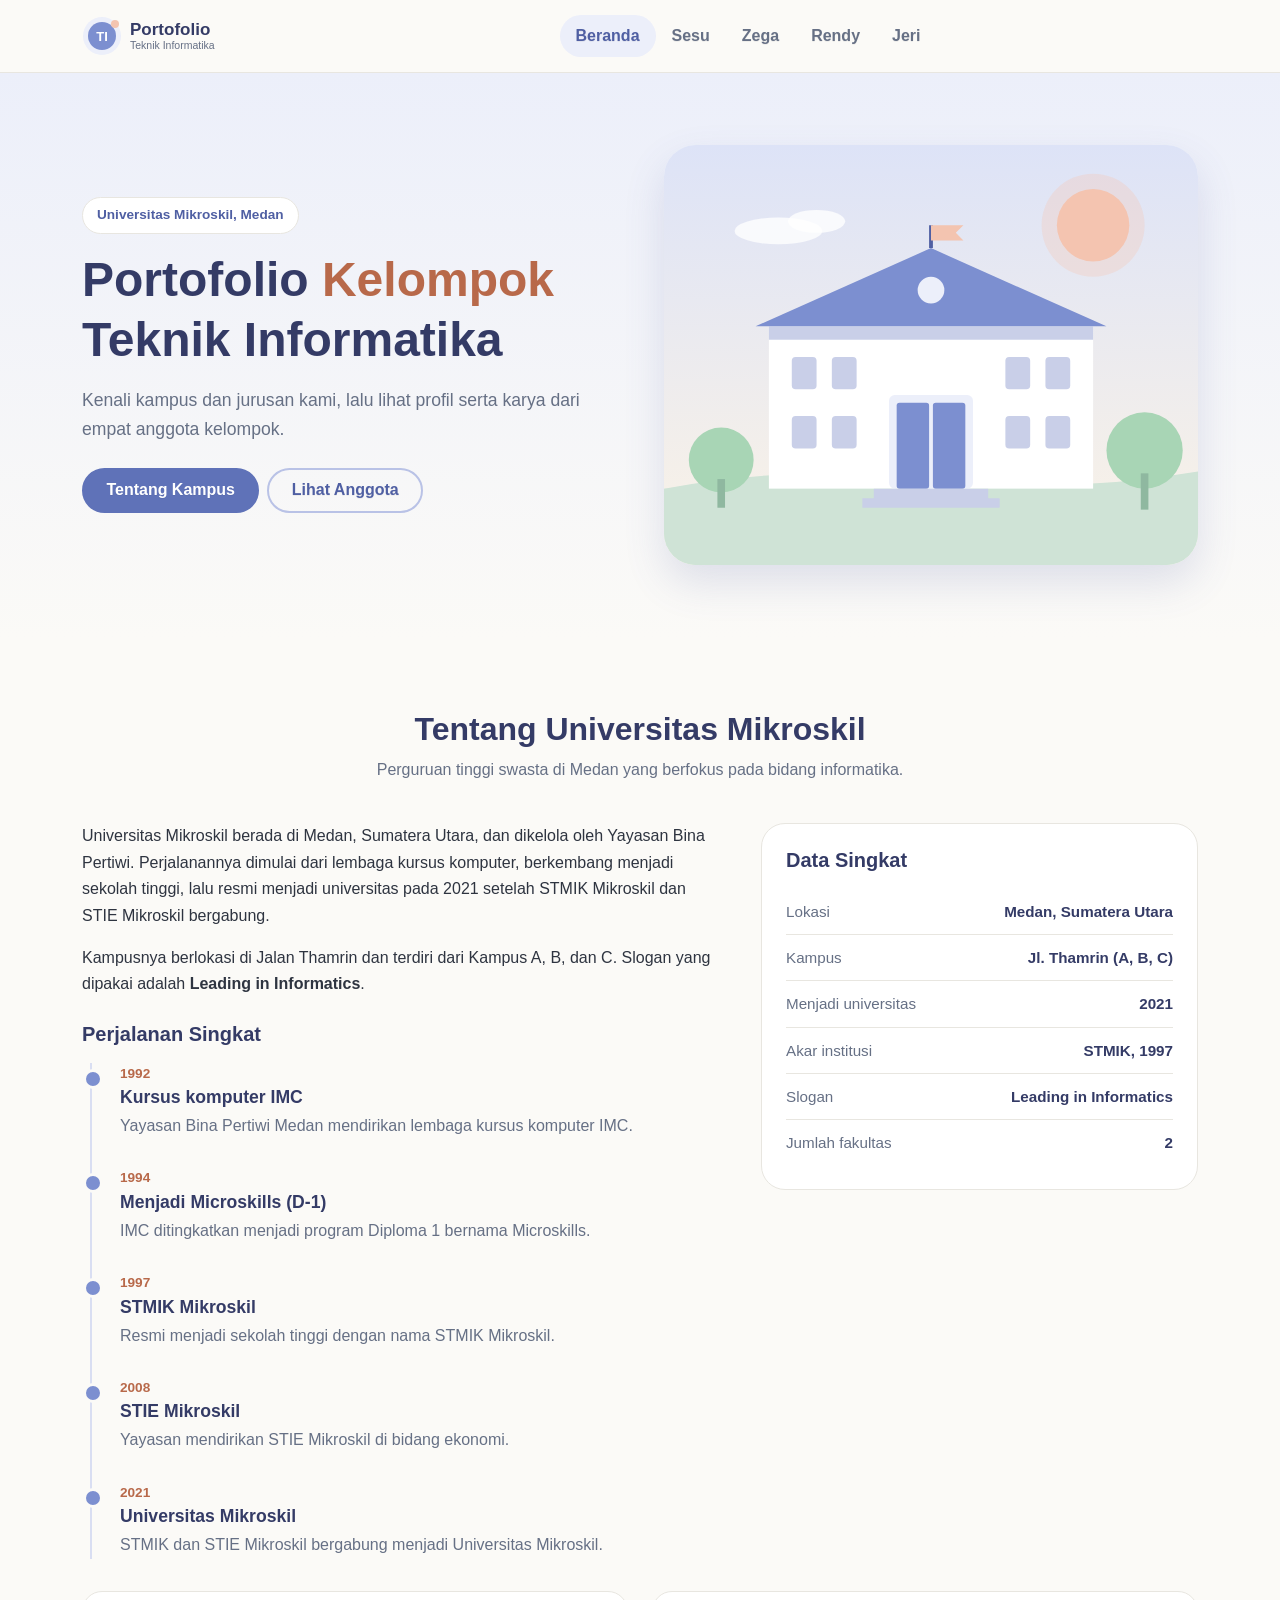
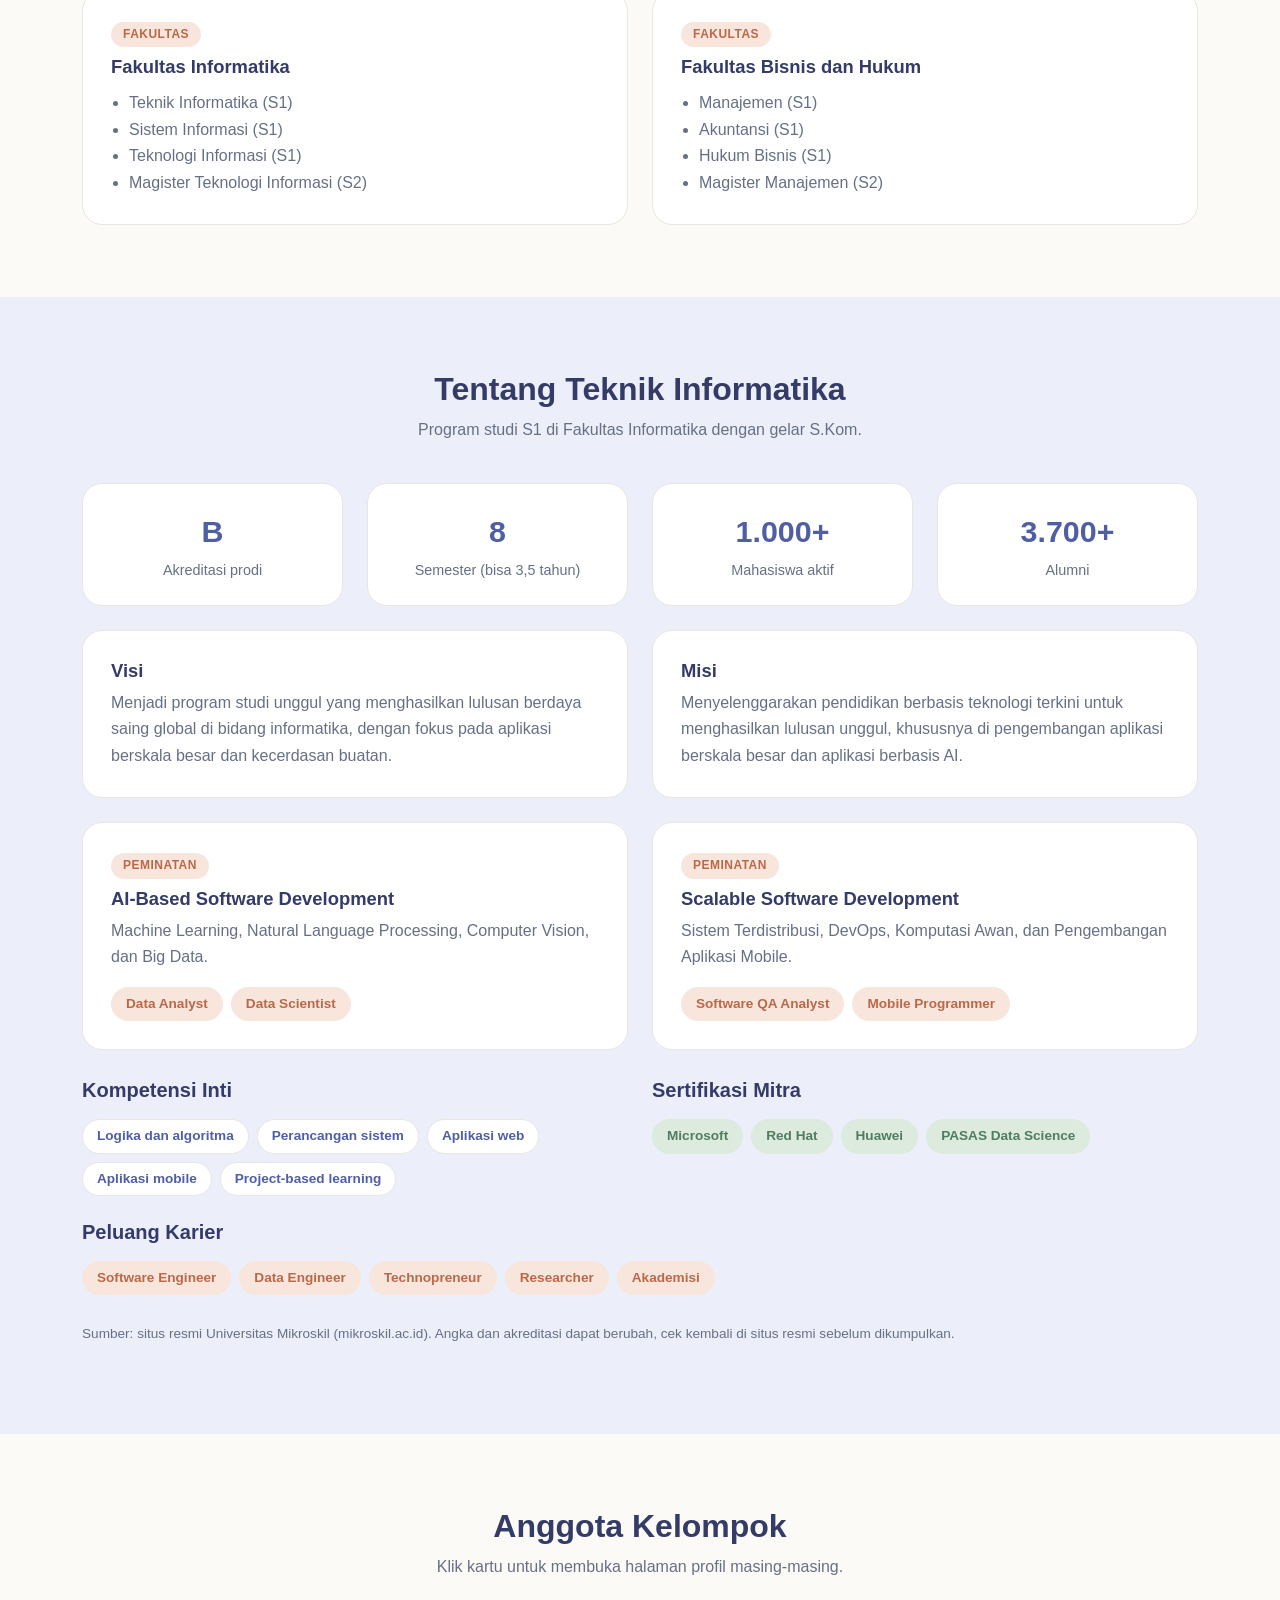
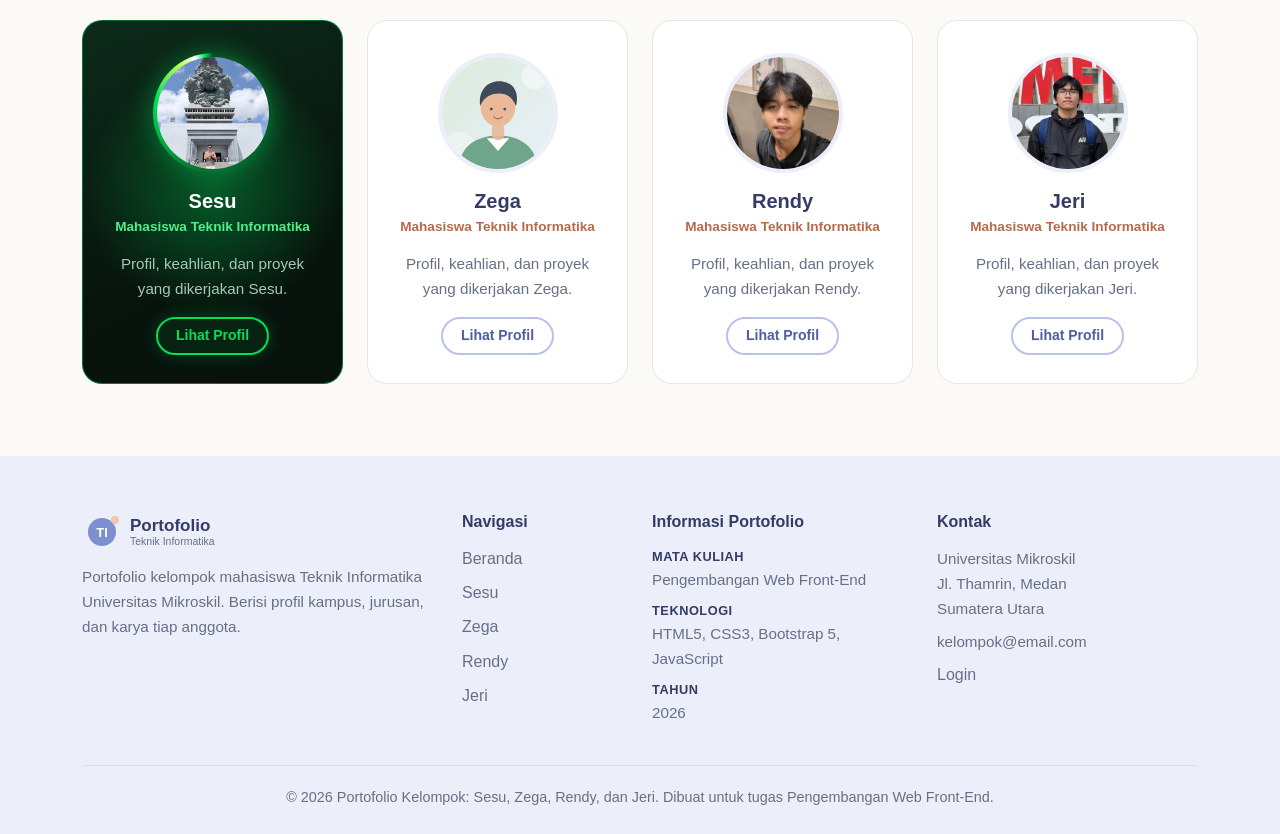
==== commit e54b26ae: "Tambah halaman sesu.html dan update link Sesu" ====
--- a/index.html
+++ b/index.html
@@ -7,6 +7,7 @@
     <title>Beranda - Portofolio Kelompok</title>
     <link rel="stylesheet" href="bootstrap/css/bootstrap.min.css">
     <link rel="stylesheet" href="style.css">
+    <link rel="stylesheet" href="sesu-kartu.css">
 </head>
 
 <body>
@@ -21,7 +22,7 @@
                 <div class="collapse navbar-collapse" id="menuUtama">
                     <ul class="navbar-nav mx-auto mb-3 mb-lg-0">
                         <li class="nav-item"><a class="nav-link" href="index.html">Beranda</a></li>
-                        <li class="nav-item"><a class="nav-link" href="sesuaikan.html">Sesuaikan</a></li>
+                        <li class="nav-item"><a class="nav-link" href="sesu.html">Sesu</a></li>
                         <li class="nav-item"><a class="nav-link" href="zega.html">Zega</a></li>
                         <li class="nav-item"><a class="nav-link" href="rendy.html">Rendy</a></li>
                         <li class="nav-item"><a class="nav-link" href="jeri.html">Jeri</a></li>
@@ -184,12 +185,22 @@
                 </div>
                 <div class="row g-4">
                     <div class="col-sm-6 col-lg-3">
-                        <article class="kartu kartu-anggota h-100">
-                            <img src="img/foto.svg" alt="Foto Sesuaikan">
-                            <h3>Sesuaikan</h3>
-                            <p class="peran">Mahasiswa Teknik Informatika</p>
-                            <p>Profil, keahlian, dan proyek yang dikerjakan Sesuaikan.</p>
-                            <a href="sesuaikan.html" class="btn btn-garis btn-sm stretched-link">Lihat Profil</a>
+                        <article class="kartu kartu-anggota kartu-sesu h-100">
+                            <span class="foto-sesu"><img src="img/sesu.jpg" alt="Foto Sesu"></span>
+                            <h3>Sesu</h3>
+                            <p class="peran">Mahasiswa Teknik Informatika</p>
+                            <p>Profil, keahlian, dan proyek yang dikerjakan Sesu.</p>
+                            <a href="sesu.html" class="btn btn-garis btn-sm stretched-link">Lihat Profil</a>
+                            <div class="hujan-daun" aria-hidden="true">
+                                <i class="daun" style="--x: 6%; --u: 18px; --d: 7s; --t: 0s"></i>
+                                <i class="daun" style="--x: 22%; --u: 14px; --d: 9s; --t: -3s"></i>
+                                <i class="daun" style="--x: 38%; --u: 20px; --d: 8s; --t: -5s"></i>
+                                <i class="daun" style="--x: 54%; --u: 15px; --d: 10s; --t: -1s"></i>
+                                <i class="daun" style="--x: 68%; --u: 19px; --d: 7.5s; --t: -6s"></i>
+                                <i class="daun" style="--x: 82%; --u: 13px; --d: 9.5s; --t: -2s"></i>
+                                <i class="daun" style="--x: 92%; --u: 17px; --d: 8.5s; --t: -4s"></i>
+                                <i class="daun" style="--x: 46%; --u: 12px; --d: 11s; --t: -7s"></i>
+                            </div>
                         </article>
                     </div>
                     <div class="col-sm-6 col-lg-3">
@@ -236,7 +247,7 @@
                 <div class="col-6 col-lg-2">
                     <h4>Navigasi</h4>
                     <a href="index.html">Beranda</a>
-                    <a href="sesuaikan.html">Sesuaikan</a>
+                    <a href="sesu.html">Sesu</a>
                     <a href="zega.html">Zega</a>
                     <a href="rendy.html">Rendy</a>
                     <a href="jeri.html">Jeri</a>
@@ -256,7 +267,7 @@
                     <a href="login.html">Login</a>
                 </div>
             </div>
-            <div class="hak-cipta">&copy; 2026 Portofolio Kelompok: Sesuaikan, Zega, Rendy, dan Jeri. Dibuat untuk tugas Pengembangan Web Front-End.</div>
+            <div class="hak-cipta">&copy; 2026 Portofolio Kelompok: Sesu, Zega, Rendy, dan Jeri. Dibuat untuk tugas Pengembangan Web Front-End.</div>
         </div>
     </footer>
     <!-- ===== AKHIR FOOTER ===== -->
--- a/sesu-kartu.css
+++ b/sesu-kartu.css
@@ -0,0 +1,219 @@
+@property --sudut-kartu {
+    syntax: "<angle>";
+    initial-value: 0deg;
+    inherits: false;
+}
+
+@keyframes kartuPutar {
+    to {
+        --sudut-kartu: 360deg;
+    }
+}
+
+@keyframes kartuCahaya {
+    0%, 100% {
+        box-shadow: 0 0 22px rgba(0, 224, 90, 0.22), 0 14px 34px rgba(0, 0, 0, 0.28);
+    }
+    50% {
+        box-shadow: 0 0 44px rgba(80, 255, 130, 0.45), 0 14px 34px rgba(0, 0, 0, 0.28);
+    }
+}
+
+@keyframes kartuMelayang {
+    0%, 100% {
+        translate: 0 0;
+    }
+    50% {
+        translate: 0 -6px;
+    }
+}
+
+@keyframes kartuNapas {
+    from {
+        scale: 1;
+    }
+    to {
+        scale: 1.05;
+    }
+}
+
+@keyframes kartuKilat {
+    0% {
+        background-position: 130% 0;
+    }
+    55%, 100% {
+        background-position: -30% 0;
+    }
+}
+
+@keyframes kartuCahayaGeser {
+    from {
+        translate: -12% -8%;
+    }
+    to {
+        translate: 14% 10%;
+    }
+}
+
+@keyframes daunTurun {
+    0% {
+        top: -14%;
+        opacity: 0;
+    }
+    8% {
+        opacity: 1;
+    }
+    92% {
+        opacity: 1;
+    }
+    100% {
+        top: 104%;
+        opacity: 0;
+    }
+}
+
+@keyframes daunGoyang {
+    from {
+        translate: -16px 0;
+    }
+    to {
+        translate: 20px 0;
+    }
+}
+
+@keyframes daunPutar {
+    from {
+        rotate: -40deg;
+    }
+    to {
+        rotate: 320deg;
+    }
+}
+
+.kartu.kartu-sesu {
+    position: relative;
+    overflow: hidden;
+    border: 1px solid rgba(0, 224, 90, 0.45);
+    background-color: #07120C;
+    background-image: linear-gradient(160deg, #0C2A1A 0%, #07120C 70%);
+    animation: kartuCahaya 4s ease-in-out infinite;
+}
+
+.kartu-sesu::before {
+    content: "";
+    position: absolute;
+    left: 50%;
+    top: 8%;
+    width: 280px;
+    height: 280px;
+    margin-left: -140px;
+    background: radial-gradient(circle, rgba(0, 224, 90, 0.32) 0%, rgba(0, 224, 90, 0) 65%);
+    pointer-events: none;
+    animation: kartuCahayaGeser 7s ease-in-out infinite alternate;
+}
+
+.kartu-sesu > *:not(.hujan-daun):not(.stretched-link) {
+    position: relative;
+    z-index: 1;
+}
+
+.kartu-anggota.kartu-sesu .foto-sesu {
+    position: relative;
+    display: block;
+    width: 120px;
+    height: 120px;
+    margin: 0 auto 16px;
+    padding: 4px;
+    border-radius: 50%;
+    background-image: conic-gradient(from var(--sudut-kartu), rgba(0, 224, 90, 0.22) 0deg, rgba(0, 224, 90, 0.22) 190deg, #00A83C 235deg, #00E05A 285deg, #B6FF4D 325deg, #FFFFFF 342deg, #00E05A 352deg, rgba(0, 224, 90, 0.22) 360deg);
+    box-shadow: 0 0 26px rgba(0, 224, 90, 0.4);
+    overflow: hidden;
+    animation: kartuPutar 4.5s linear infinite, kartuMelayang 5s ease-in-out infinite;
+}
+
+.kartu-anggota.kartu-sesu .foto-sesu img {
+    width: 100%;
+    height: 100%;
+    margin: 0;
+    border: 0;
+    border-radius: 50%;
+    object-fit: cover;
+    object-position: 50% 22%;
+    animation: kartuNapas 6s ease-in-out infinite alternate;
+}
+
+.kartu-anggota.kartu-sesu .foto-sesu::after {
+    content: "";
+    position: absolute;
+    inset: 4px;
+    border-radius: 50%;
+    background-image: linear-gradient(115deg, rgba(255, 255, 255, 0) 38%, rgba(255, 255, 255, 0.28) 50%, rgba(255, 255, 255, 0) 62%);
+    background-size: 260% 100%;
+    background-repeat: no-repeat;
+    pointer-events: none;
+    animation: kartuKilat 5s ease-in-out infinite;
+}
+
+.kartu-anggota.kartu-sesu h3 {
+    color: #FFFFFF;
+}
+
+.kartu-anggota.kartu-sesu .peran {
+    color: #4DF08A;
+}
+
+.kartu-anggota.kartu-sesu p {
+    color: #A9C7B4;
+}
+
+.kartu-anggota.kartu-sesu .btn-garis {
+    --bs-btn-color: #00E05A;
+    --bs-btn-bg: rgba(0, 224, 90, 0.08);
+    --bs-btn-border-color: #00E05A;
+    --bs-btn-hover-color: #04160C;
+    --bs-btn-hover-bg: #00E05A;
+    --bs-btn-hover-border-color: #00E05A;
+    --bs-btn-active-color: #04160C;
+    --bs-btn-active-bg: #3DFF86;
+    --bs-btn-active-border-color: #3DFF86;
+    box-shadow: 0 0 18px rgba(0, 224, 90, 0.25);
+}
+
+.hujan-daun {
+    position: absolute;
+    inset: 0;
+    z-index: 3;
+    overflow: hidden;
+    contain: layout paint;
+    pointer-events: none;
+}
+
+.daun {
+    position: absolute;
+    top: -14%;
+    left: var(--x);
+    width: var(--u);
+    height: calc(var(--u) * 1.5);
+    background-repeat: no-repeat;
+    background-size: contain;
+    background-image: url("data:image/svg+xml,%3Csvg xmlns='http://www.w3.org/2000/svg' viewBox='0 0 40 60'%3E%3Cpath d='M20 2C34 14 38 36 20 58C2 36 6 14 20 2Z' fill='%2300E05A'/%3E%3Cpath d='M20 8V54M20 20L12 14M20 30L28 24M20 40L12 34' stroke='%23006B25' stroke-width='1.6' stroke-linecap='round' fill='none'/%3E%3C/svg%3E");
+    animation: daunTurun var(--d) linear var(--t) infinite, daunGoyang calc(var(--d) / 3) ease-in-out var(--t) infinite alternate, daunPutar var(--d) linear var(--t) infinite;
+}
+
+.daun:nth-child(even) {
+    background-image: url("data:image/svg+xml,%3Csvg xmlns='http://www.w3.org/2000/svg' viewBox='0 0 40 60'%3E%3Cpath d='M20 2C34 14 38 36 20 58C2 36 6 14 20 2Z' fill='%23B6FF4D'/%3E%3Cpath d='M20 8V54M20 20L12 14M20 30L28 24M20 40L12 34' stroke='%234C8A00' stroke-width='1.6' stroke-linecap='round' fill='none'/%3E%3C/svg%3E");
+}
+
+@media (prefers-reduced-motion: reduce) {
+    .kartu.kartu-sesu,
+    .kartu-sesu::before,
+    .kartu-anggota.kartu-sesu .foto-sesu,
+    .kartu-anggota.kartu-sesu .foto-sesu img,
+    .kartu-anggota.kartu-sesu .foto-sesu::after {
+        animation: none;
+    }
+
+    .hujan-daun {
+        display: none;
+    }
+}
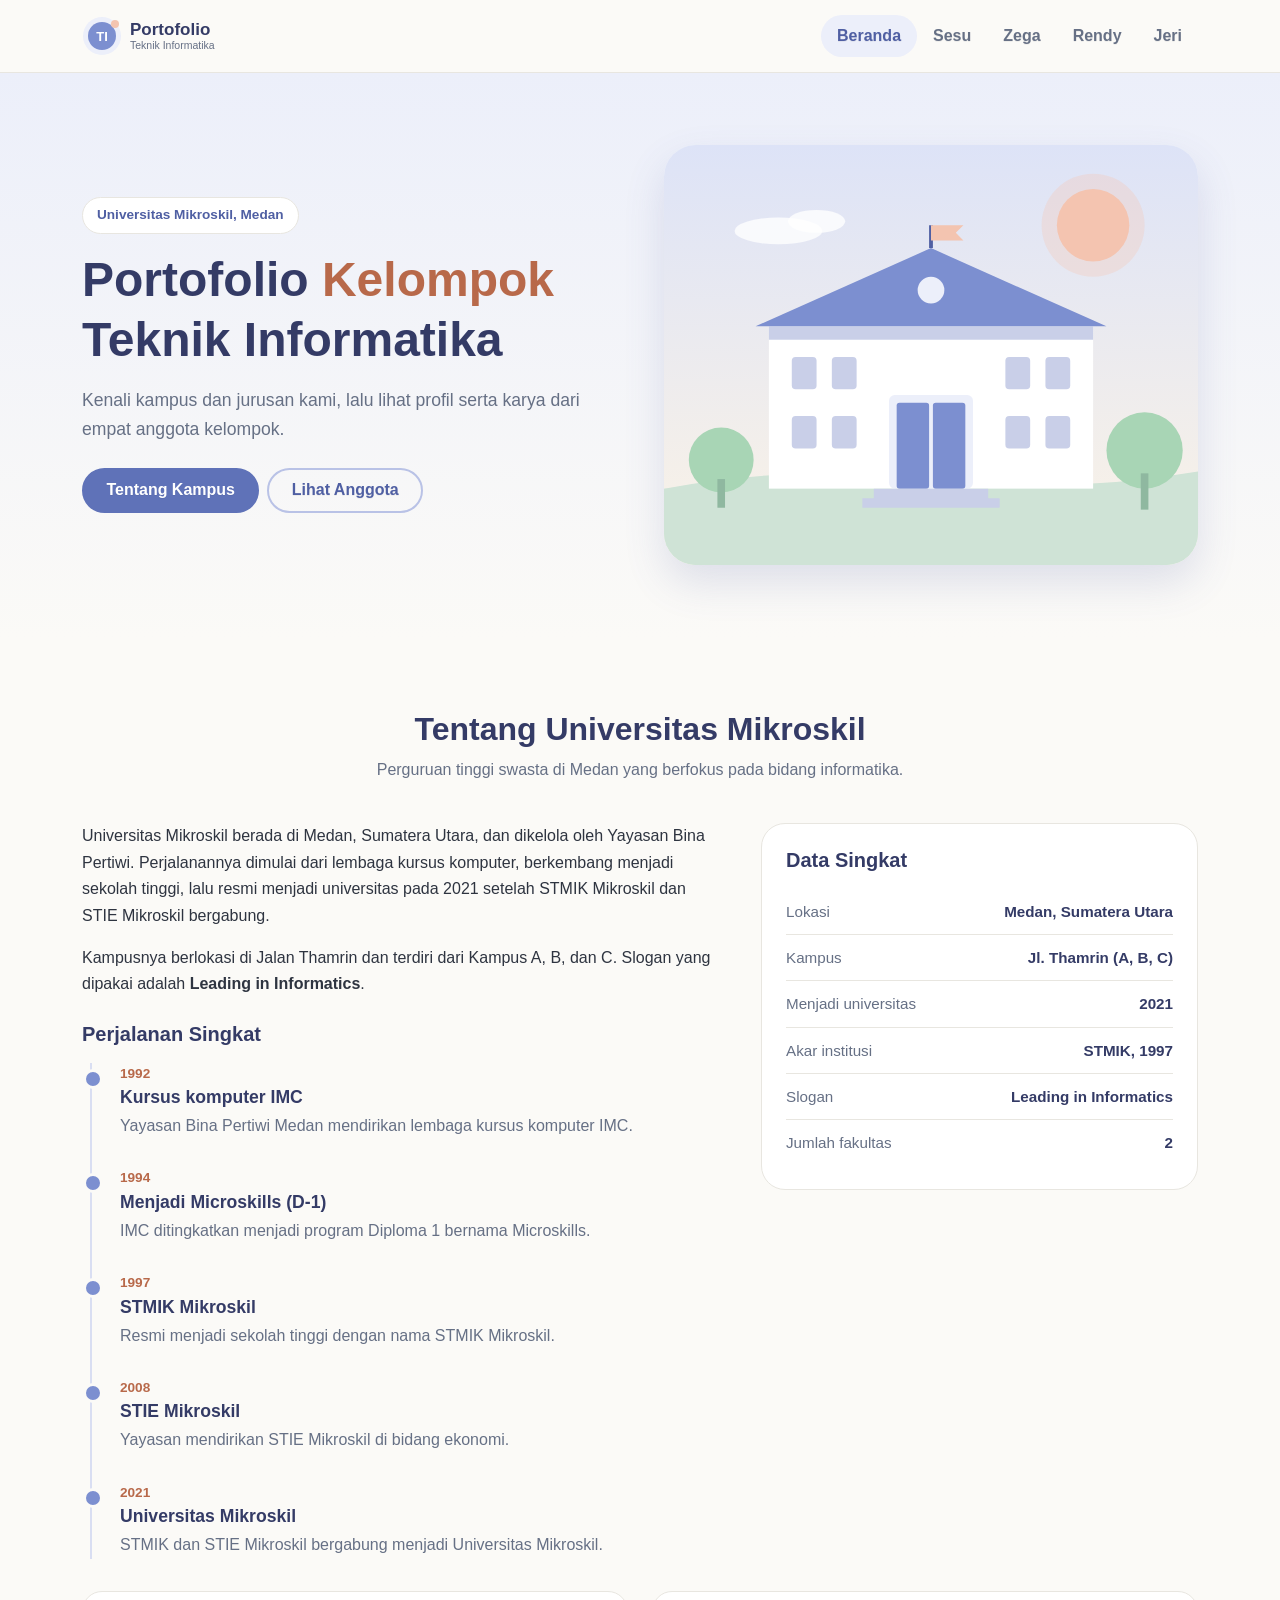
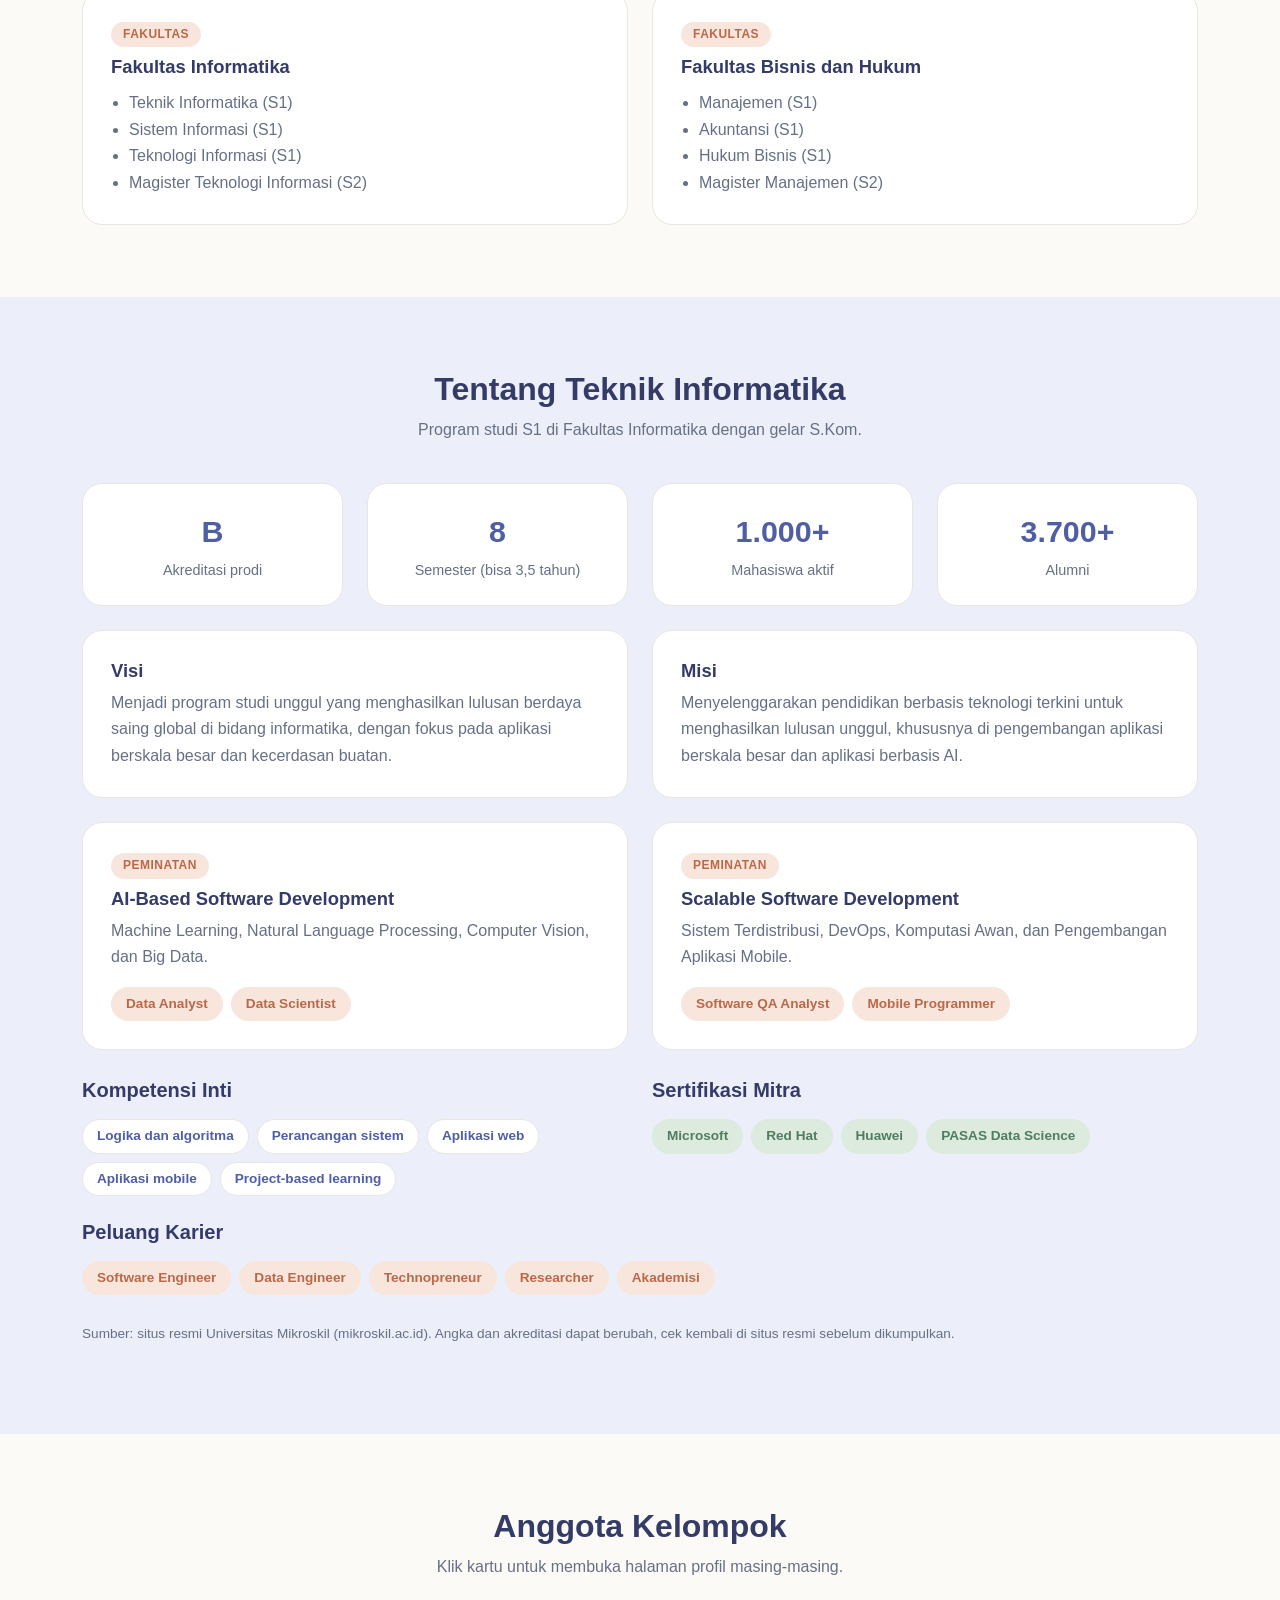
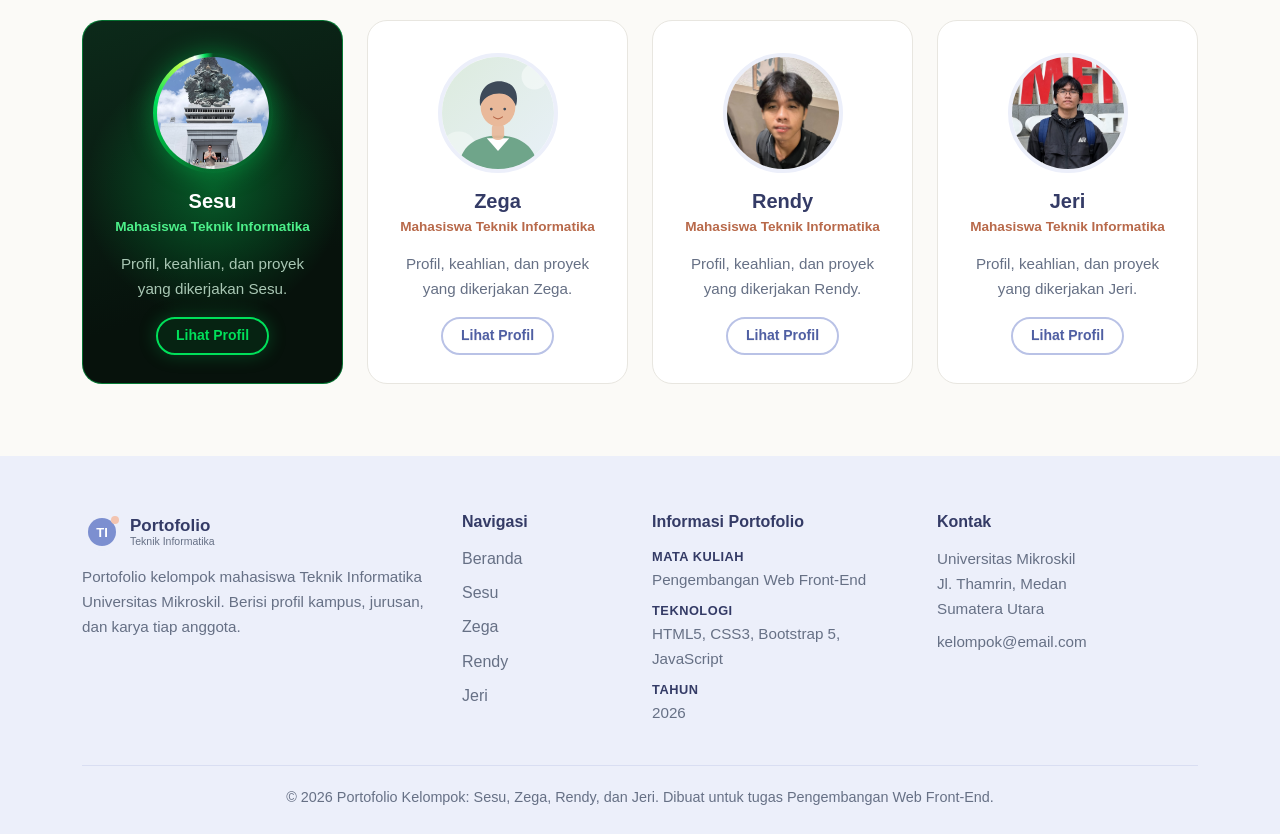
==== commit f27c7c68: "Hapus tombol Login dan navbar rata kanan" ====
--- a/index.html
+++ b/index.html
@@ -7,7 +7,6 @@
     <title>Beranda - Portofolio Kelompok</title>
     <link rel="stylesheet" href="bootstrap/css/bootstrap.min.css">
     <link rel="stylesheet" href="style.css">
-    <link rel="stylesheet" href="sesu-kartu.css">
 </head>
 
 <body>
@@ -20,14 +19,13 @@
                     <span class="navbar-toggler-icon"></span>
                 </button>
                 <div class="collapse navbar-collapse" id="menuUtama">
-                    <ul class="navbar-nav mx-auto mb-3 mb-lg-0">
+                    <ul class="navbar-nav ms-auto mb-3 mb-lg-0">
                         <li class="nav-item"><a class="nav-link" href="index.html">Beranda</a></li>
                         <li class="nav-item"><a class="nav-link" href="sesu.html">Sesu</a></li>
                         <li class="nav-item"><a class="nav-link" href="zega.html">Zega</a></li>
                         <li class="nav-item"><a class="nav-link" href="rendy.html">Rendy</a></li>
                         <li class="nav-item"><a class="nav-link" href="jeri.html">Jeri</a></li>
                     </ul>
-                    <!-- <a href="login.html" class="btn btn-utama btn-sm px-4">Login</a> -->
                 </div>
             </div>
         </nav>
@@ -264,7 +262,6 @@
                     <h4>Kontak</h4>
                     <p>Universitas Mikroskil<br>Jl. Thamrin, Medan<br>Sumatera Utara</p>
                     <p>kelompok@email.com</p>
-                    <a href="login.html">Login</a>
                 </div>
             </div>
             <div class="hak-cipta">&copy; 2026 Portofolio Kelompok: Sesu, Zega, Rendy, dan Jeri. Dibuat untuk tugas Pengembangan Web Front-End.</div>
--- a/style.css
+++ b/style.css
@@ -738,4 +738,2012 @@
     margin: 0 auto;
 }
 
-
+/* =====================================================================
+   SESU - KARTU ANGGOTA DI BERANDA (index.html)
+   ===================================================================== */
+
+@property --sesu-sudut-kartu {
+    syntax: "<angle>";
+    initial-value: 0deg;
+    inherits: false;
+}
+
+@keyframes sesu-kartuPutar {
+    to {
+        --sesu-sudut-kartu: 360deg;
+    }
+}
+
+@keyframes sesu-kartuCahaya {
+    0%, 100% {
+        box-shadow: 0 0 22px rgba(0, 224, 90, 0.22), 0 14px 34px rgba(0, 0, 0, 0.28);
+    }
+    50% {
+        box-shadow: 0 0 44px rgba(80, 255, 130, 0.45), 0 14px 34px rgba(0, 0, 0, 0.28);
+    }
+}
+
+@keyframes sesu-kartuMelayang {
+    0%, 100% {
+        translate: 0 0;
+    }
+    50% {
+        translate: 0 -6px;
+    }
+}
+
+@keyframes sesu-kartuNapas {
+    from {
+        scale: 1;
+    }
+    to {
+        scale: 1.05;
+    }
+}
+
+@keyframes sesu-kartuKilat {
+    0% {
+        background-position: 130% 0;
+    }
+    55%, 100% {
+        background-position: -30% 0;
+    }
+}
+
+@keyframes sesu-kartuCahayaGeser {
+    from {
+        translate: -12% -8%;
+    }
+    to {
+        translate: 14% 10%;
+    }
+}
+
+@keyframes sesu-daunTurun {
+    0% {
+        top: -14%;
+        opacity: 0;
+    }
+    8% {
+        opacity: 1;
+    }
+    92% {
+        opacity: 1;
+    }
+    100% {
+        top: 104%;
+        opacity: 0;
+    }
+}
+
+@keyframes sesu-daunGoyang {
+    from {
+        translate: -16px 0;
+    }
+    to {
+        translate: 20px 0;
+    }
+}
+
+@keyframes sesu-daunPutar {
+    from {
+        rotate: -40deg;
+    }
+    to {
+        rotate: 320deg;
+    }
+}
+
+.kartu.kartu-sesu {
+    position: relative;
+    overflow: hidden;
+    border: 1px solid rgba(0, 224, 90, 0.45);
+    background-color: #07120C;
+    background-image: linear-gradient(160deg, #0C2A1A 0%, #07120C 70%);
+    animation: sesu-kartuCahaya 4s ease-in-out infinite;
+}
+
+.kartu-sesu::before {
+    content: "";
+    position: absolute;
+    left: 50%;
+    top: 8%;
+    width: 280px;
+    height: 280px;
+    margin-left: -140px;
+    background: radial-gradient(circle, rgba(0, 224, 90, 0.32) 0%, rgba(0, 224, 90, 0) 65%);
+    pointer-events: none;
+    animation: sesu-kartuCahayaGeser 7s ease-in-out infinite alternate;
+}
+
+.kartu-sesu > *:not(.hujan-daun):not(.stretched-link) {
+    position: relative;
+    z-index: 1;
+}
+
+.kartu-anggota.kartu-sesu .foto-sesu {
+    position: relative;
+    display: block;
+    width: 120px;
+    height: 120px;
+    margin: 0 auto 16px;
+    padding: 4px;
+    border-radius: 50%;
+    background-image: conic-gradient(from var(--sesu-sudut-kartu), rgba(0, 224, 90, 0.22) 0deg, rgba(0, 224, 90, 0.22) 190deg, #00A83C 235deg, #00E05A 285deg, #B6FF4D 325deg, #FFFFFF 342deg, #00E05A 352deg, rgba(0, 224, 90, 0.22) 360deg);
+    box-shadow: 0 0 26px rgba(0, 224, 90, 0.4);
+    overflow: hidden;
+    animation: sesu-kartuPutar 4.5s linear infinite, sesu-kartuMelayang 5s ease-in-out infinite;
+}
+
+.kartu-anggota.kartu-sesu .foto-sesu img {
+    width: 100%;
+    height: 100%;
+    margin: 0;
+    border: 0;
+    border-radius: 50%;
+    object-fit: cover;
+    object-position: 50% 22%;
+    animation: sesu-kartuNapas 6s ease-in-out infinite alternate;
+}
+
+.kartu-anggota.kartu-sesu .foto-sesu::after {
+    content: "";
+    position: absolute;
+    inset: 4px;
+    border-radius: 50%;
+    background-image: linear-gradient(115deg, rgba(255, 255, 255, 0) 38%, rgba(255, 255, 255, 0.28) 50%, rgba(255, 255, 255, 0) 62%);
+    background-size: 260% 100%;
+    background-repeat: no-repeat;
+    pointer-events: none;
+    animation: sesu-kartuKilat 5s ease-in-out infinite;
+}
+
+.kartu-anggota.kartu-sesu h3 {
+    color: #FFFFFF;
+}
+
+.kartu-anggota.kartu-sesu .peran {
+    color: #4DF08A;
+}
+
+.kartu-anggota.kartu-sesu p {
+    color: #A9C7B4;
+}
+
+.kartu-anggota.kartu-sesu .btn-garis {
+    --bs-btn-color: #00E05A;
+    --bs-btn-bg: rgba(0, 224, 90, 0.08);
+    --bs-btn-border-color: #00E05A;
+    --bs-btn-hover-color: #04160C;
+    --bs-btn-hover-bg: #00E05A;
+    --bs-btn-hover-border-color: #00E05A;
+    --bs-btn-active-color: #04160C;
+    --bs-btn-active-bg: #3DFF86;
+    --bs-btn-active-border-color: #3DFF86;
+    box-shadow: 0 0 18px rgba(0, 224, 90, 0.25);
+}
+
+.hujan-daun {
+    position: absolute;
+    inset: 0;
+    z-index: 3;
+    overflow: hidden;
+    contain: layout paint;
+    pointer-events: none;
+}
+
+.daun {
+    position: absolute;
+    top: -14%;
+    left: var(--x);
+    width: var(--u);
+    height: calc(var(--u) * 1.5);
+    background-repeat: no-repeat;
+    background-size: contain;
+    background-image: url("data:image/svg+xml,%3Csvg xmlns='http://www.w3.org/2000/svg' viewBox='0 0 40 60'%3E%3Cpath d='M20 2C34 14 38 36 20 58C2 36 6 14 20 2Z' fill='%2300E05A'/%3E%3Cpath d='M20 8V54M20 20L12 14M20 30L28 24M20 40L12 34' stroke='%23006B25' stroke-width='1.6' stroke-linecap='round' fill='none'/%3E%3C/svg%3E");
+    animation: sesu-daunTurun var(--d) linear var(--t) infinite, sesu-daunGoyang calc(var(--d) / 3) ease-in-out var(--t) infinite alternate, sesu-daunPutar var(--d) linear var(--t) infinite;
+}
+
+.daun:nth-child(even) {
+    background-image: url("data:image/svg+xml,%3Csvg xmlns='http://www.w3.org/2000/svg' viewBox='0 0 40 60'%3E%3Cpath d='M20 2C34 14 38 36 20 58C2 36 6 14 20 2Z' fill='%23B6FF4D'/%3E%3Cpath d='M20 8V54M20 20L12 14M20 30L28 24M20 40L12 34' stroke='%234C8A00' stroke-width='1.6' stroke-linecap='round' fill='none'/%3E%3C/svg%3E");
+}
+
+@media (prefers-reduced-motion: reduce) {
+    .kartu.kartu-sesu,
+    .kartu-sesu::before,
+    .kartu-anggota.kartu-sesu .foto-sesu,
+    .kartu-anggota.kartu-sesu .foto-sesu img,
+    .kartu-anggota.kartu-sesu .foto-sesu::after {
+        animation: none;
+    }
+
+    .hujan-daun {
+        display: none;
+    }
+}
+
+/* =====================================================================
+   SESU - HALAMAN PROFIL (sesu.html)
+   ===================================================================== */
+
+html:has(.sesu) {
+    scroll-behavior: smooth;
+}
+
+.sesu {
+    --g-bg: #090D0B;
+    --g-bg2: #0E1512;
+    --g-kartu: #111A16;
+    --g-garis: rgba(255, 255, 255, 0.09);
+    --g-teks: #FFFFFF;
+    --g-redup: #CFE0D6;
+    --g-hijau: #00E05A;
+    --g-hijau-muda: #8CFFB0;
+    --g-hijau-tua: #00822E;
+    --g-langit: #8FD3FF;
+    --g-langit-tua: #0B8FDB;
+    --mulai: 1.6s;
+    font-family: -apple-system, BlinkMacSystemFont, "SF Pro Display", "Segoe UI", Roboto, Helvetica, Arial, sans-serif;
+    -webkit-font-smoothing: antialiased;
+    font-weight: 500;
+    background-color: var(--g-bg);
+    color: var(--g-teks);
+    overflow-x: clip;
+}
+
+html:not(.sesu-js) .sesu {
+    --mulai: 0s;
+}
+
+.sesu section[id] {
+    scroll-margin-top: 70px;
+}
+
+.sesu :where(h1, h2, h3, h4, .h1, .h2, .h3) {
+    color: var(--g-teks);
+    letter-spacing: -0.02em;
+}
+
+.sesu :where(p) {
+    color: var(--g-redup);
+}
+
+.sesu :where(a) {
+    color: inherit;
+    text-decoration: none;
+}
+
+.sesu :where(ul) {
+    list-style: none;
+    padding: 0;
+    margin: 0;
+}
+
+.sesu :where(svg) {
+    fill: none;
+    stroke: currentColor;
+    stroke-width: 1.8;
+    stroke-linecap: round;
+    stroke-linejoin: round;
+}
+
+@keyframes sesu-naik {
+    from {
+        opacity: 0;
+        transform: translateY(26px);
+    }
+    to {
+        opacity: 1;
+        transform: translateY(0);
+    }
+}
+
+@keyframes sesu-melayang {
+    0%, 100% {
+        transform: translateY(0);
+    }
+    50% {
+        transform: translateY(-10px);
+    }
+}
+
+@keyframes sesu-pita {
+    to {
+        transform: translateX(-50%);
+    }
+}
+
+@property --sesu-sudut {
+    syntax: "<angle>";
+    initial-value: 0deg;
+    inherits: false;
+}
+
+@keyframes sesu-putar {
+    to {
+        --sesu-sudut: 360deg;
+    }
+}
+
+@keyframes sesu-cahaya {
+    0%, 100% {
+        box-shadow: 0 0 34px rgba(0, 224, 90, 0.25), 0 30px 60px rgba(0, 0, 0, 0.5);
+    }
+    50% {
+        box-shadow: 0 0 74px rgba(80, 255, 130, 0.55), 0 30px 60px rgba(0, 0, 0, 0.5);
+    }
+}
+
+@keyframes sesu-melayangFoto {
+    0%, 100% {
+        translate: 0 0;
+    }
+    50% {
+        translate: 0 -10px;
+    }
+}
+
+@keyframes sesu-kursorGerak {
+    0%, 100% {
+        translate: 0 0;
+    }
+    50% {
+        translate: -26px -22px;
+    }
+}
+
+@keyframes sesu-simpulDenyut {
+    0%, 100% {
+        opacity: 1;
+    }
+    50% {
+        opacity: 0.35;
+    }
+}
+
+@keyframes sesu-napasOrang {
+    from {
+        scale: 1;
+    }
+    to {
+        scale: 1.025;
+    }
+}
+
+@keyframes sesu-napasFoto {
+    from {
+        scale: 1;
+    }
+    to {
+        scale: 1.045;
+    }
+}
+
+@keyframes sesu-kilat {
+    0% {
+        background-position: 130% 0;
+    }
+    55%, 100% {
+        background-position: -30% 0;
+    }
+}
+
+@keyframes sesu-panKampus {
+    from {
+        scale: 1.02;
+        translate: -1.5% 0;
+    }
+    to {
+        scale: 1.1;
+        translate: 1.5% -1%;
+    }
+}
+
+@keyframes sesu-introKeluar {
+    to {
+        opacity: 0;
+        visibility: hidden;
+    }
+}
+
+@keyframes sesu-introMuncul {
+    from {
+        opacity: 0;
+        transform: scale(0.7);
+    }
+    to {
+        opacity: 1;
+        transform: scale(1);
+    }
+}
+
+@keyframes sesu-introNama {
+    from {
+        opacity: 0;
+        letter-spacing: 0.2em;
+    }
+    to {
+        opacity: 1;
+        letter-spacing: 0.7em;
+    }
+}
+
+@keyframes sesu-denyut {
+    0%, 100% {
+        text-shadow: 0 0 30px rgba(0, 224, 90, 0.55), 0 0 70px rgba(0, 224, 90, 0.3);
+    }
+    50% {
+        text-shadow: 0 0 46px rgba(0, 224, 90, 0.85), 0 0 110px rgba(0, 224, 90, 0.5);
+    }
+}
+
+@keyframes sesu-kedip {
+    50% {
+        opacity: 0;
+    }
+}
+
+.sesu-intro {
+    position: fixed;
+    inset: 0;
+    z-index: 10000;
+    display: flex;
+    flex-direction: column;
+    align-items: center;
+    justify-content: center;
+    gap: 18px;
+    background: radial-gradient(circle at 50% 45%, #0B1A12 0%, #090D0B 62%);
+    pointer-events: none;
+    animation: sesu-introKeluar 0.7s ease 1.5s both;
+}
+
+html:not(.sesu-js) .sesu-intro {
+    display: none;
+}
+
+.sesu-logo-s {
+    font-size: 7.5rem;
+    font-weight: 800;
+    line-height: 1;
+    color: var(--g-hijau);
+    animation: sesu-introMuncul 0.9s cubic-bezier(0.2, 0.7, 0.2, 1) both, sesu-denyut 1.6s ease-in-out infinite;
+}
+
+.sesu-intro-nama {
+    font-size: 1.1rem;
+    font-weight: 700;
+    letter-spacing: 0.7em;
+    padding-left: 0.7em;
+    color: var(--g-teks);
+    animation: sesu-introNama 1s ease 0.35s both;
+}
+
+.sesu-kursor {
+    position: fixed;
+    left: 0;
+    top: 0;
+    z-index: 9990;
+    width: 0;
+    height: 0;
+    pointer-events: none;
+    opacity: 0;
+    transition: opacity 0.3s;
+}
+
+.sesu-kursor.tampak {
+    opacity: 1;
+}
+
+.sesu-kursor i {
+    position: absolute;
+    left: -18px;
+    top: -18px;
+    width: 36px;
+    height: 36px;
+    border: 1.5px solid var(--g-hijau);
+    border-radius: 50%;
+    background: rgba(0, 224, 90, 0.12);
+    box-shadow: 0 0 24px rgba(0, 224, 90, 0.35);
+    transition: scale 0.25s, background 0.25s;
+}
+
+.sesu-kursor.besar i {
+    scale: 1.7;
+    background: rgba(0, 224, 90, 0.22);
+}
+
+.sesu-latar {
+    position: sticky;
+    top: 0;
+    z-index: 0;
+    height: 100vh;
+    margin-bottom: -100vh;
+    overflow: hidden;
+    pointer-events: none;
+}
+
+.sesu-latar canvas {
+    display: block;
+    width: 100%;
+    height: 100%;
+}
+
+.sesu-ranting {
+    position: absolute;
+    top: 0;
+    width: clamp(190px, 30vw, 440px);
+    height: auto;
+    overflow: visible;
+    opacity: 0.45;
+    pointer-events: none;
+}
+
+.sesu-ranting.kiri {
+    left: 0;
+    transform-origin: 0 0;
+    animation: sesu-rantingGoyang 9s ease-in-out infinite;
+}
+
+.sesu-ranting.kanan {
+    right: 0;
+    transform: scaleX(-1);
+    transform-origin: 50% 0;
+    animation: sesu-rantingGoyang 11s ease-in-out -4s infinite;
+}
+
+.sesu-ranting .bt {
+    fill: none;
+    stroke: #1E4430;
+    stroke-linecap: round;
+}
+
+.sesu-ranting .rt {
+    transform-origin: 0 0;
+    animation: sesu-rantingKecil 6.5s ease-in-out infinite;
+}
+
+.sesu-ranting .dn {
+    transform-origin: 0 0;
+    animation: sesu-daunGoyangan 4.4s ease-in-out infinite;
+}
+
+.sesu-ranting .dn path {
+    fill: #0E8A3E;
+}
+
+.sesu-ranting .dn.l1 path {
+    fill: #0A6B30;
+}
+
+.sesu-ranting .dn.l3 path {
+    fill: #00C550;
+}
+
+.sesu-ranting .dn.l4 path {
+    fill: #7DF5A5;
+    fill-opacity: 0.8;
+}
+
+.sesu-ranting .dn path.urat {
+    fill: none;
+    stroke: rgba(0, 0, 0, 0.3);
+    stroke-width: 1.4;
+    stroke-linecap: round;
+}
+
+@keyframes sesu-rantingGoyang {
+    0%, 100% { rotate: -1.6deg; }
+    50% { rotate: 1.8deg; }
+}
+
+@keyframes sesu-rantingKecil {
+    0%, 100% { rotate: -2.6deg; }
+    50% { rotate: 2.8deg; }
+}
+
+@keyframes sesu-daunGoyangan {
+    0%, 100% { rotate: -9deg; }
+    50% { rotate: 11deg; }
+}
+
+.sesu > section,
+.sesu > .sesu-pita {
+    position: relative;
+    z-index: 1;
+}
+
+.sesu-sub {
+    position: sticky;
+    top: 12px;
+    z-index: 60;
+    height: 0;
+    display: flex;
+    align-items: flex-start;
+    justify-content: center;
+    padding: 0 12px;
+}
+
+.sesu-pil {
+    flex: none;
+    display: flex;
+    gap: 4px;
+    margin-top: 14px;
+    padding: 6px;
+    max-width: 100%;
+    overflow-x: auto;
+    border: 1px solid rgba(0, 224, 90, 0.45);
+    border-radius: 999px;
+    background-color: rgba(10, 16, 13, 0.82);
+    -webkit-backdrop-filter: blur(14px);
+    backdrop-filter: blur(14px);
+    box-shadow: 0 0 28px rgba(0, 224, 90, 0.18), 0 10px 30px rgba(0, 0, 0, 0.4);
+    scrollbar-width: none;
+}
+
+.sesu-pil::-webkit-scrollbar {
+    display: none;
+}
+
+.sesu-pil a {
+    display: block;
+    padding: 8px 18px;
+    border-radius: 999px;
+    font-size: 0.9rem;
+    font-weight: 600;
+    color: var(--g-redup);
+    white-space: nowrap;
+    transition: color 0.25s, background-color 0.25s;
+}
+
+.sesu-pil a:hover {
+    color: #FFFFFF;
+}
+
+.sesu-pil a.aktif {
+    color: #04160C;
+    background-color: var(--g-hijau);
+}
+
+.sesu-masuk {
+    animation: sesu-naik 0.9s cubic-bezier(0.2, 0.7, 0.2, 1) both;
+    animation-delay: calc(var(--mulai) + var(--d, 0s));
+}
+
+.sesu-hero {
+    position: relative;
+    display: flex;
+    align-items: center;
+    min-height: 700px;
+    padding: 110px 0 80px;
+    background-color: transparent;
+    background-image:
+        radial-gradient(ellipse 700px 520px at 78% 48%, rgba(0, 224, 90, 0.2), rgba(0, 224, 90, 0) 70%),
+        linear-gradient(rgba(255, 255, 255, 0.035) 1px, transparent 1px),
+        linear-gradient(90deg, rgba(255, 255, 255, 0.035) 1px, transparent 1px);
+    background-size: auto, 64px 64px, 64px 64px;
+    overflow: hidden;
+}
+
+.sesu-hero > .container {
+    position: relative;
+    z-index: 1;
+}
+
+.sesu-hero-grid {
+    display: grid;
+    grid-template-columns: 1.15fr 0.85fr;
+    gap: 48px;
+    align-items: center;
+}
+
+.sesu-sapa {
+    margin: 0 0 4px;
+    font-size: 1.05rem;
+    color: var(--g-redup);
+}
+
+.sesu-nama {
+    margin: 0;
+    font-size: clamp(4rem, 10vw, 8rem);
+    font-weight: 800;
+    line-height: 0.95;
+    letter-spacing: -0.04em;
+    background-image: linear-gradient(95deg, #00E05A 20%, #8CFFB0 100%);
+    -webkit-background-clip: text;
+    background-clip: text;
+    color: transparent;
+    -webkit-text-fill-color: transparent;
+}
+
+.sesu-nama-lengkap {
+    margin: 6px 0 14px;
+    font-size: 0.95rem;
+    color: var(--g-redup);
+}
+
+.sesu-peran {
+    margin: 0 0 6px;
+    font-size: clamp(1.4rem, 2.6vw, 1.9rem);
+    font-weight: 800;
+    color: #FFFFFF;
+}
+
+.sesu-ketik {
+    min-height: 1.7em;
+    margin: 0 0 26px;
+    font-size: 1.1rem;
+}
+
+.sesu-ketik b {
+    font-weight: 700;
+    color: var(--g-hijau-muda);
+}
+
+.sesu-garis-ketik {
+    display: inline-block;
+    width: 2px;
+    height: 1.1em;
+    margin-left: 3px;
+    vertical-align: -0.15em;
+    background-color: var(--g-hijau);
+    animation: sesu-kedip 1s steps(1) infinite;
+}
+
+.sesu-aksi {
+    display: flex;
+    flex-wrap: wrap;
+    gap: 12px;
+}
+
+.sesu-btn {
+    display: inline-block;
+    padding: 12px 28px;
+    border: 1.5px solid transparent;
+    border-radius: 10px;
+    font-size: 0.98rem;
+    font-weight: 700;
+    transition: background-color 0.25s, border-color 0.25s, box-shadow 0.25s, transform 0.25s;
+}
+
+.sesu-btn-oranye {
+    color: #04160C;
+    background-image: linear-gradient(95deg, #00E05A, #3DFF86);
+    box-shadow: 0 0 0 rgba(0, 224, 90, 0);
+}
+
+.sesu-btn-oranye:hover {
+    transform: translateY(-2px);
+    box-shadow: 0 10px 30px rgba(0, 224, 90, 0.45);
+}
+
+.sesu-btn-garis {
+    color: var(--g-teks);
+    border-color: rgba(255, 255, 255, 0.22);
+    background-color: rgba(255, 255, 255, 0.04);
+}
+
+.sesu-btn-garis:hover {
+    border-color: var(--g-hijau);
+    background-color: rgba(0, 224, 90, 0.1);
+    transform: translateY(-2px);
+}
+
+.sesu-statistik {
+    display: flex;
+    gap: 32px;
+    margin-top: 40px;
+    padding-top: 24px;
+    border-top: 1px solid var(--g-garis);
+}
+
+.sesu-statistik b {
+    display: block;
+    font-size: 1.7rem;
+    font-weight: 800;
+    color: #FFFFFF;
+    line-height: 1.1;
+}
+
+.sesu-statistik span {
+    font-size: 0.85rem;
+    color: var(--g-redup);
+}
+
+.sesu-foto-area {
+    position: relative;
+    justify-self: center;
+    width: min(100%, 430px);
+}
+
+.sesu-foto-area::before {
+    content: "";
+    position: absolute;
+    left: 50%;
+    top: 50%;
+    width: 520px;
+    height: 520px;
+    translate: -50% -50%;
+    background: radial-gradient(circle, rgba(0, 224, 90, 0.3) 0%, rgba(0, 224, 90, 0) 65%);
+    pointer-events: none;
+}
+
+.sesu-bingkai {
+    position: relative;
+    transform: perspective(900px) rotateX(var(--rx, 0deg)) rotateY(var(--ry, 0deg));
+    transition: transform 0.25s ease-out;
+    animation: sesu-melayangFoto 6s ease-in-out infinite;
+}
+
+.sesu-bingkai::before {
+    content: "";
+    position: absolute;
+    left: 3%;
+    bottom: 0;
+    width: 94%;
+    aspect-ratio: 1;
+    border-radius: 50%;
+    background-image: conic-gradient(from var(--sesu-sudut), rgba(0, 224, 90, 0.18) 0deg, rgba(0, 224, 90, 0.18) 190deg, #00A83C 235deg, #00E05A 285deg, #B6FF4D 325deg, #FFFFFF 342deg, #00E05A 352deg, rgba(0, 224, 90, 0.18) 360deg);
+    box-shadow: 0 0 40px rgba(0, 224, 90, 0.3);
+    animation: sesu-putar 4.5s linear infinite, sesu-cahaya 4s ease-in-out infinite;
+}
+
+.sesu-bingkai::after {
+    content: "";
+    position: absolute;
+    left: calc(3% + 4px);
+    bottom: 4px;
+    width: calc(94% - 8px);
+    aspect-ratio: 1;
+    border-radius: 50%;
+    background-image: radial-gradient(circle at 50% 38%, #0F3A22 0%, #0A2416 55%, #07150E 100%);
+}
+
+.sesu-foto-isi {
+    position: relative;
+    z-index: 1;
+    width: calc(94% - 8px);
+    margin: 4px 0 4px calc(3% + 4px);
+    aspect-ratio: 1;
+    border-radius: 50%;
+    overflow: hidden;
+}
+
+.sesu-foto-isi img {
+    width: 100%;
+    height: 100%;
+    display: block;
+    object-fit: cover;
+    object-position: 50% 30%;
+    transform-origin: 50% 50%;
+    animation: sesu-napasOrang 6s ease-in-out infinite alternate;
+}
+
+.sesu-kampus::after {
+    content: "";
+    position: absolute;
+    inset: 0;
+    background-image: linear-gradient(115deg, rgba(255, 255, 255, 0) 38%, rgba(255, 255, 255, 0.2) 50%, rgba(255, 255, 255, 0) 62%);
+    background-size: 260% 100%;
+    background-repeat: no-repeat;
+    pointer-events: none;
+    animation: sesu-kilat 6s ease-in-out infinite;
+}
+
+.sesu-lencana {
+    position: absolute;
+    z-index: 2;
+    left: 14px;
+    bottom: 14px;
+    padding: 7px 14px;
+    border: 1px solid rgba(255, 255, 255, 0.16);
+    border-radius: 999px;
+    font-size: 0.8rem;
+    font-weight: 700;
+    color: #FFFFFF;
+    background-color: rgba(9, 14, 11, 0.72);
+}
+
+.sesu-chip {
+    position: absolute;
+    padding: 8px 16px;
+    border: 1px solid rgba(0, 224, 90, 0.5);
+    border-radius: 12px;
+    font-size: 0.82rem;
+    font-weight: 800;
+    color: var(--g-hijau-muda);
+    background-color: rgba(10, 18, 14, 0.92);
+    box-shadow: 0 10px 24px rgba(0, 0, 0, 0.4);
+    animation: sesu-melayang 5s ease-in-out infinite;
+}
+
+.sesu-chip-1 {
+    left: -34px;
+    top: 14%;
+}
+
+.sesu-chip-2 {
+    right: -30px;
+    top: 36%;
+    animation-delay: -1.6s;
+}
+
+.sesu-chip-3 {
+    left: -22px;
+    bottom: 22%;
+    animation-delay: -3.2s;
+}
+
+.sesu-pita {
+    overflow: hidden;
+    padding: 20px 0;
+    border-top: 1px solid var(--g-garis);
+    border-bottom: 1px solid var(--g-garis);
+    background-color: rgba(14, 21, 18, 0.6);
+}
+
+.sesu-pita-isi {
+    display: flex;
+    width: max-content;
+    animation: sesu-pita 32s linear infinite;
+}
+
+.sesu-pita-isi div {
+    display: flex;
+}
+
+.sesu-pita-isi span {
+    padding: 0 34px;
+    font-size: 1.6rem;
+    font-weight: 800;
+    letter-spacing: 0.02em;
+    white-space: nowrap;
+    color: transparent;
+    -webkit-text-stroke: 1px rgba(255, 255, 255, 0.4);
+}
+
+.sesu-pita-isi span::after {
+    content: "\2726";
+    margin-left: 68px;
+    font-size: 1rem;
+    color: var(--g-hijau);
+    -webkit-text-stroke: 0;
+}
+
+.sesu-raksasa {
+    display: flex;
+    flex-direction: column;
+    gap: 6px;
+    padding: 90px 0;
+    overflow: hidden;
+    background-color: transparent;
+}
+
+.sesu-kata {
+    width: max-content;
+    margin-left: 8vw;
+    font-size: clamp(3.2rem, 11vw, 9.5rem);
+    font-weight: 800;
+    line-height: 1;
+    letter-spacing: -0.03em;
+    white-space: nowrap;
+    color: #FFFFFF;
+}
+
+.sesu-kata span {
+    color: transparent;
+    -webkit-text-stroke: 2px var(--g-hijau);
+}
+
+.sesu-kata-2 {
+    margin-left: 22vw;
+}
+
+.sesu-kata-2 span {
+    color: var(--g-hijau);
+    -webkit-text-stroke: 0;
+}
+
+.sesu-bagian {
+    padding: 110px 0;
+    background-color: transparent;
+}
+
+.sesu-judul {
+    margin: 0 0 10px;
+    text-align: center;
+    font-size: clamp(2.6rem, 6vw, 4.4rem);
+    font-weight: 800;
+    letter-spacing: -0.03em;
+    background-image: linear-gradient(95deg, #00E05A 15%, #8CFFB0 100%);
+    -webkit-background-clip: text;
+    background-clip: text;
+    -webkit-text-fill-color: transparent;
+}
+
+.sesu-sub-judul {
+    max-width: 560px;
+    margin: 0 auto 56px;
+    text-align: center;
+    font-size: 1.08rem;
+}
+
+.sesu-label {
+    display: inline-block;
+    margin-bottom: 12px;
+    font-size: 0.78rem;
+    font-weight: 800;
+    letter-spacing: 0.14em;
+    text-transform: uppercase;
+    color: var(--g-hijau);
+}
+
+.sesu-eyebrow {
+    margin: 0 0 14px;
+    text-align: center;
+    font-size: 0.78rem;
+    letter-spacing: 0.3em;
+    text-transform: uppercase;
+    color: var(--g-redup);
+}
+
+.sesu-tentang-grid {
+    display: grid;
+    grid-template-columns: 1.1fr 0.9fr;
+    gap: 56px;
+    align-items: center;
+}
+
+.sesu-tentang-teks h3 {
+    margin: 0 0 18px;
+    font-size: clamp(1.7rem, 3vw, 2.3rem);
+    font-weight: 800;
+    line-height: 1.15;
+}
+
+.sesu-tentang-teks p {
+    margin: 0 0 14px;
+    font-size: 1.05rem;
+    line-height: 1.75;
+    color: var(--g-langit);
+}
+
+.sesu-data {
+    position: relative;
+    margin-top: 28px;
+    border: 1px solid rgba(255, 255, 255, 0.3);
+    border-radius: 22px;
+    overflow: hidden;
+    background-image:
+        linear-gradient(135deg, rgba(255, 255, 255, 0.17) 0%, rgba(255, 255, 255, 0.05) 42%, rgba(0, 224, 90, 0.1) 100%);
+    -webkit-backdrop-filter: blur(22px) saturate(170%);
+    backdrop-filter: blur(22px) saturate(170%);
+    box-shadow:
+        inset 0 1px 0 rgba(255, 255, 255, 0.5),
+        inset 0 -1px 0 rgba(255, 255, 255, 0.1),
+        0 20px 44px rgba(0, 0, 0, 0.35),
+        0 0 34px rgba(0, 224, 90, 0.1);
+}
+
+.sesu-data::before {
+    content: "";
+    position: absolute;
+    inset: 0;
+    background-image: radial-gradient(120% 55% at 18% -8%, rgba(255, 255, 255, 0.26), rgba(255, 255, 255, 0) 60%);
+    pointer-events: none;
+}
+
+.sesu-data::after {
+    content: "";
+    position: absolute;
+    inset: 0;
+    background-image: linear-gradient(115deg, rgba(255, 255, 255, 0) 38%, rgba(255, 255, 255, 0.16) 50%, rgba(255, 255, 255, 0) 62%);
+    background-size: 260% 100%;
+    background-repeat: no-repeat;
+    pointer-events: none;
+    animation: sesu-kilat 8s ease-in-out infinite;
+}
+
+.sesu-data li {
+    position: relative;
+    z-index: 1;
+    display: grid;
+    grid-template-columns: minmax(118px, 38%) 1fr;
+    border-bottom: 1px solid rgba(255, 255, 255, 0.2);
+    font-size: 0.97rem;
+}
+
+.sesu-data li:last-child {
+    border-bottom: 0;
+}
+
+.sesu-data span {
+    padding: 14px 22px;
+    border-right: 1px solid rgba(255, 255, 255, 0.2);
+    background-color: rgba(255, 255, 255, 0.05);
+    color: var(--g-redup);
+}
+
+.sesu-data b {
+    padding: 14px 22px;
+    font-weight: 700;
+    color: #FFFFFF;
+    text-align: left;
+}
+
+.sesu-kampus {
+    position: relative;
+    aspect-ratio: 936 / 894;
+    border: 1px solid rgba(0, 224, 90, 0.3);
+    border-radius: 24px;
+    overflow: hidden;
+    box-shadow: 0 24px 50px rgba(0, 0, 0, 0.45);
+}
+
+.sesu-kampus img {
+    width: 100%;
+    height: 100%;
+    display: block;
+    object-fit: cover;
+    animation: sesu-panKampus 16s ease-in-out infinite alternate;
+}
+
+.sesu-angka {
+    display: grid;
+    grid-template-columns: repeat(3, 1fr);
+    gap: 12px;
+    margin-top: 14px;
+}
+
+.sesu-angka div {
+    padding: 18px 10px;
+    border: 1px solid rgba(255, 255, 255, 0.85);
+    border-radius: 16px;
+    text-align: center;
+    background-color: #EAF5FF;
+    background-image: radial-gradient(ellipse 90% 70% at 30% 0%, #FFFFFF 0%, rgba(255, 255, 255, 0) 70%), linear-gradient(180deg, #F4FAFF 0%, #DCEEFF 100%);
+    box-shadow: 0 10px 26px rgba(120, 190, 240, 0.28), inset 0 -2px 0 rgba(143, 211, 255, 0.45);
+}
+
+.sesu-angka b {
+    display: block;
+    font-size: 1.9rem;
+    font-weight: 800;
+    color: var(--g-langit-tua);
+    line-height: 1.1;
+}
+
+.sesu-angka span {
+    font-size: 0.82rem;
+    color: #3F6E94;
+}
+
+.sesu-alur {
+    padding: 110px 0;
+    text-align: center;
+    background-color: rgba(14, 21, 18, 0.55);
+    background-image: radial-gradient(ellipse 800px 420px at 50% 55%, rgba(0, 224, 90, 0.16), rgba(0, 224, 90, 0) 70%);
+}
+
+.sesu-alur-judul {
+    margin: 0 0 22px;
+    font-size: clamp(3.2rem, 9vw, 7rem);
+    font-weight: 800;
+    line-height: 1;
+    letter-spacing: -0.03em;
+    color: #FFFFFF;
+}
+
+.sesu-alur-judul i {
+    font-style: normal;
+    font-weight: 500;
+    color: var(--g-hijau);
+}
+
+.sesu-alur-judul span {
+    color: var(--g-hijau);
+}
+
+.sesu-alur-teks {
+    max-width: 620px;
+    margin: 0 auto 44px;
+    font-size: 1.08rem;
+    line-height: 1.75;
+}
+
+.sesu-alur-teks b {
+    color: #FFFFFF;
+    font-weight: 700;
+}
+
+.sesu-langkah {
+    display: flex;
+    justify-content: center;
+    gap: 56px;
+}
+
+.sesu-langkah li {
+    display: flex;
+    flex-direction: column;
+    align-items: center;
+    gap: 12px;
+    font-size: 0.8rem;
+    letter-spacing: 0.2em;
+    text-transform: uppercase;
+    color: var(--g-redup);
+}
+
+.sesu-ikon-bulat {
+    display: grid;
+    place-items: center;
+    width: 60px;
+    height: 60px;
+    border: 1px solid rgba(0, 224, 90, 0.5);
+    border-radius: 50%;
+    color: var(--g-hijau);
+    background-color: rgba(0, 224, 90, 0.08);
+}
+
+.sesu-ikon-bulat svg {
+    width: 26px;
+    height: 26px;
+}
+
+.sesu-skill-grid {
+    display: grid;
+    grid-template-columns: repeat(3, 1fr);
+    gap: 20px;
+}
+
+.sesu-kartu-skill {
+    position: relative;
+    isolation: isolate;
+    padding: 30px;
+    border: 1px solid var(--g-garis);
+    border-radius: 22px;
+    background-color: var(--g-kartu);
+    overflow: hidden;
+    transition: transform 0.35s ease, border-color 0.35s ease;
+}
+
+.sesu-kartu-skill::before,
+.sesu-kartu-proyek::before,
+.sesu-anggota::before {
+    content: "";
+    position: absolute;
+    inset: 0;
+    z-index: -1;
+    opacity: 0;
+    background: radial-gradient(340px circle at var(--mx, 50%) var(--my, 50%), rgba(0, 224, 90, 0.28), rgba(0, 224, 90, 0) 62%);
+    transition: opacity 0.35s ease;
+}
+
+.sesu-kartu-skill:hover,
+.sesu-kartu-proyek:hover,
+.sesu-anggota:hover {
+    transform: translateY(-6px);
+    border-color: rgba(0, 224, 90, 0.6);
+}
+
+.sesu-kartu-skill:hover::before,
+.sesu-kartu-proyek:hover::before,
+.sesu-anggota:hover::before {
+    opacity: 1;
+}
+
+.sesu-ikon-kotak {
+    display: grid;
+    place-items: center;
+    width: 48px;
+    height: 48px;
+    margin-bottom: 20px;
+    border-radius: 14px;
+    color: var(--g-hijau);
+    background-color: rgba(0, 224, 90, 0.12);
+}
+
+.sesu-ikon-kotak svg {
+    width: 24px;
+    height: 24px;
+}
+
+.sesu-kartu-skill h3 {
+    margin: 0 0 8px;
+    font-size: 1.25rem;
+    font-weight: 800;
+}
+
+.sesu-kartu-skill p {
+    margin: 0 0 18px;
+    font-size: 0.97rem;
+    line-height: 1.6;
+}
+
+.sesu-status {
+    display: inline-block;
+    padding: 4px 12px;
+    border-radius: 999px;
+    font-size: 0.76rem;
+    font-weight: 700;
+    color: #4DF08A;
+    background-color: rgba(77, 240, 138, 0.12);
+}
+
+.sesu-status.belajar {
+    color: #F5C26B;
+    background-color: rgba(245, 194, 107, 0.12);
+}
+
+.sesu-kartu-skill {
+    border-color: rgba(0, 224, 90, 0.3);
+    border-radius: 10px;
+    background-color: #0A140F;
+    background-image:
+        repeating-linear-gradient(0deg, rgba(0, 224, 90, 0.05) 0, rgba(0, 224, 90, 0.05) 1px, transparent 1px, transparent 4px),
+        linear-gradient(rgba(0, 224, 90, 0.07) 1px, transparent 1px),
+        linear-gradient(90deg, rgba(0, 224, 90, 0.07) 1px, transparent 1px);
+    background-size: auto, 26px 26px, 26px 26px;
+    box-shadow: inset 0 0 40px rgba(0, 224, 90, 0.05);
+    transition: transform 0.35s ease, border-color 0.35s ease, box-shadow 0.35s ease;
+}
+
+.sesu-kartu-skill:hover {
+    border-color: rgba(0, 224, 90, 0.85);
+    box-shadow: inset 0 0 50px rgba(0, 224, 90, 0.1), 0 0 30px rgba(0, 224, 90, 0.22);
+}
+
+.sesu-kartu-skill::after {
+    content: "";
+    position: absolute;
+    inset: 7px;
+    pointer-events: none;
+    background-image:
+        linear-gradient(#00E05A, #00E05A), linear-gradient(#00E05A, #00E05A),
+        linear-gradient(#00E05A, #00E05A), linear-gradient(#00E05A, #00E05A),
+        linear-gradient(#00E05A, #00E05A), linear-gradient(#00E05A, #00E05A),
+        linear-gradient(#00E05A, #00E05A), linear-gradient(#00E05A, #00E05A);
+    background-size: 16px 2px, 2px 16px, 16px 2px, 2px 16px, 16px 2px, 2px 16px, 16px 2px, 2px 16px;
+    background-position: 0 0, 0 0, 100% 0, 100% 0, 0 100%, 0 100%, 100% 100%, 100% 100%;
+    background-repeat: no-repeat;
+    opacity: 0.75;
+}
+
+.sesu-scan {
+    position: absolute;
+    left: 0;
+    right: 0;
+    top: 0;
+    z-index: 1;
+    height: 2px;
+    pointer-events: none;
+    background-image: linear-gradient(90deg, rgba(0, 224, 90, 0), rgba(0, 224, 90, 0.95), rgba(0, 224, 90, 0));
+    box-shadow: 0 0 14px rgba(0, 224, 90, 0.7);
+    animation: sesu-pindai 6s linear infinite;
+    animation-delay: calc(var(--urut, 0) * -1s);
+}
+
+.sesu-kartu-skill:hover .sesu-scan {
+    animation-duration: 1.8s;
+}
+
+.sesu-hud {
+    display: flex;
+    justify-content: space-between;
+    align-items: center;
+    margin-bottom: 18px;
+    padding-bottom: 10px;
+    border-bottom: 1px dashed rgba(0, 224, 90, 0.3);
+    font-family: ui-monospace, "SF Mono", Menlo, Consolas, monospace;
+    font-size: 0.7rem;
+    font-weight: 700;
+    letter-spacing: 0.16em;
+    color: rgba(143, 255, 176, 0.8);
+}
+
+.sesu-led-teks {
+    display: inline-flex;
+    align-items: center;
+    gap: 7px;
+}
+
+.sesu-led {
+    width: 7px;
+    height: 7px;
+    border-radius: 50%;
+    background-color: #00E05A;
+    box-shadow: 0 0 8px #00E05A;
+    animation: sesu-kedip 1.6s steps(2, jump-none) infinite;
+}
+
+.sesu-led.belajar {
+    background-color: #F5C26B;
+    box-shadow: 0 0 8px #F5C26B;
+}
+
+.sesu-kartu-skill .sesu-ikon-kotak {
+    position: relative;
+    width: 52px;
+    height: 52px;
+    margin: 6px 0 24px 6px;
+    border: 1px solid rgba(0, 224, 90, 0.6);
+    border-radius: 8px;
+    background-color: rgba(0, 224, 90, 0.1);
+    box-shadow: 0 0 16px rgba(0, 224, 90, 0.25), inset 0 0 12px rgba(0, 224, 90, 0.15);
+}
+
+.sesu-kartu-skill .sesu-ikon-kotak::after {
+    content: "";
+    position: absolute;
+    inset: -9px;
+    border: 1px dashed rgba(0, 224, 90, 0.5);
+    border-radius: 50%;
+    animation: sesu-putarLambat 14s linear infinite;
+}
+
+.sesu-kartu-skill h3 {
+    font-family: ui-monospace, "SF Mono", Menlo, Consolas, monospace;
+    font-size: 1.3rem;
+    letter-spacing: 0.02em;
+}
+
+.sesu-kartu-skill h3::before {
+    content: "> ";
+    color: var(--g-hijau);
+}
+
+.sesu-kartu-skill h3::after {
+    content: "_";
+    color: var(--g-hijau);
+    animation: sesu-kedip 1s steps(2, jump-none) infinite;
+}
+
+.sesu-bar {
+    display: flex;
+    gap: 5px;
+    margin-bottom: 16px;
+}
+
+.sesu-bar i {
+    flex: 1;
+    height: 7px;
+    border-radius: 2px;
+    background-color: rgba(0, 224, 90, 0.13);
+}
+
+.sesu-bar i.on {
+    background-image: linear-gradient(90deg, #00A83C, #00E05A);
+    box-shadow: 0 0 9px rgba(0, 224, 90, 0.6);
+    transform-origin: 0 50%;
+}
+
+.sesu-js .sesu-kartu-skill .sesu-bar i.on {
+    scale: 0 1;
+    transition: scale 0.45s ease;
+}
+
+.sesu-js .sesu-kartu-skill.tampil .sesu-bar i.on {
+    scale: 1 1;
+}
+
+.sesu-bar i:nth-child(1) { transition-delay: 0.5s; }
+.sesu-bar i:nth-child(2) { transition-delay: 0.62s; }
+.sesu-bar i:nth-child(3) { transition-delay: 0.74s; }
+.sesu-bar i:nth-child(4) { transition-delay: 0.86s; }
+.sesu-bar i:nth-child(5) { transition-delay: 0.98s; }
+
+.sesu-kartu-skill .sesu-status {
+    padding: 4px 10px;
+    border: 1px solid rgba(77, 240, 138, 0.45);
+    border-radius: 3px;
+    font-family: ui-monospace, "SF Mono", Menlo, Consolas, monospace;
+    font-size: 0.7rem;
+    letter-spacing: 0.1em;
+    text-transform: uppercase;
+}
+
+.sesu-kartu-skill .sesu-status.belajar {
+    border-color: rgba(245, 194, 107, 0.5);
+}
+
+@keyframes sesu-pindai {
+    0% {
+        top: 0;
+        opacity: 0;
+    }
+    8% {
+        opacity: 0.65;
+    }
+    92% {
+        opacity: 0.65;
+    }
+    100% {
+        top: 100%;
+        opacity: 0;
+    }
+}
+
+@keyframes sesu-putarLambat {
+    to {
+        rotate: 360deg;
+    }
+}
+
+.sesu-proyek-grid {
+    display: grid;
+    grid-template-columns: repeat(3, 1fr);
+    gap: 22px;
+}
+
+.sesu-kartu-proyek {
+    position: relative;
+    isolation: isolate;
+    display: flex;
+    flex-direction: column;
+    border: 1px solid var(--g-garis);
+    border-radius: 22px;
+    background-color: var(--g-kartu);
+    overflow: hidden;
+    transition: transform 0.35s ease, border-color 0.35s ease;
+}
+
+.sesu-gambar {
+    position: relative;
+    aspect-ratio: 16 / 10;
+    overflow: hidden;
+    border-bottom: 1px solid var(--g-garis);
+    background-color: #0A1510;
+    background-image:
+        radial-gradient(ellipse 75% 85% at 50% 0%, rgba(0, 224, 90, 0.24), rgba(0, 224, 90, 0) 70%),
+        linear-gradient(rgba(255, 255, 255, 0.04) 1px, transparent 1px),
+        linear-gradient(90deg, rgba(255, 255, 255, 0.04) 1px, transparent 1px);
+    background-size: auto, 24px 24px, 24px 24px;
+}
+
+.sesu-gambar svg {
+    display: block;
+    width: 100%;
+    height: 100%;
+    stroke: none;
+    transition: scale 0.6s ease;
+}
+
+.sesu-gambar img {
+    display: block;
+    width: 100%;
+    height: 100%;
+    object-fit: cover;
+    object-position: top;
+    transition: scale 0.6s ease;
+}
+
+.sesu-gambar img.gambar-kampus {
+    object-position: 50% 40%;
+}
+
+.sesu-kartu-proyek:hover .sesu-gambar svg,
+.sesu-kartu-proyek:hover .sesu-gambar img {
+    scale: 1.05;
+}
+
+.sesu-gambar::after {
+    content: "";
+    position: absolute;
+    inset: 0;
+    background-image: linear-gradient(115deg, rgba(255, 255, 255, 0) 38%, rgba(255, 255, 255, 0.14) 50%, rgba(255, 255, 255, 0) 62%);
+    background-size: 260% 100%;
+    background-repeat: no-repeat;
+    pointer-events: none;
+    animation: sesu-kilat 7s ease-in-out infinite;
+}
+
+.sesu-nomor {
+    position: absolute;
+    left: 14px;
+    top: 12px;
+    z-index: 2;
+    padding: 4px 11px;
+    border: 1px solid rgba(0, 224, 90, 0.45);
+    border-radius: 999px;
+    font-size: 0.76rem;
+    font-weight: 800;
+    letter-spacing: 0.14em;
+    color: var(--g-hijau);
+    background-color: rgba(8, 16, 12, 0.78);
+}
+
+.sesu .kursor-figma {
+    animation: sesu-kursorGerak 4s ease-in-out infinite;
+}
+
+.sesu .simpul {
+    animation: sesu-simpulDenyut 2.2s ease-in-out infinite;
+}
+
+.sesu-defs {
+    position: absolute;
+    width: 0;
+    height: 0;
+    overflow: hidden;
+}
+
+.sesu #proyek {
+    padding-bottom: 190px;
+}
+
+.sesu #proyek > .container {
+    position: relative;
+    z-index: 1;
+}
+
+.sesu-punggung {
+    position: absolute;
+    left: 0;
+    bottom: 0;
+    z-index: 0;
+    width: 100%;
+    height: clamp(110px, 15vw, 230px);
+    stroke: none;
+    pointer-events: none;
+}
+
+.sesu .lp1,
+.sesu .lp2,
+.sesu .lp3 {
+    transition: translate 0.7s ease;
+}
+
+.sesu-kartu-proyek:hover .lp1 {
+    translate: -4px 0;
+}
+
+.sesu-kartu-proyek:hover .lp2 {
+    translate: -8px 0;
+}
+
+.sesu-kartu-proyek:hover .lp3 {
+    translate: -13px 0;
+}
+
+.sesu .kabut-g {
+    animation: sesu-kabutGeser 16s ease-in-out infinite alternate;
+}
+
+.sesu .matahari {
+    animation: sesu-matahariDenyut 5s ease-in-out infinite;
+}
+
+.sesu .kunang {
+    animation: sesu-kunangTerbang 5s ease-in-out infinite;
+}
+
+@keyframes sesu-kabutGeser {
+    from {
+        translate: -34px 0;
+    }
+    to {
+        translate: 34px 0;
+    }
+}
+
+@keyframes sesu-matahariDenyut {
+    0%, 100% {
+        opacity: 0.78;
+    }
+    50% {
+        opacity: 1;
+    }
+}
+
+@keyframes sesu-kunangTerbang {
+    0%, 100% {
+        translate: 0 0;
+        opacity: 0.15;
+    }
+    30% {
+        opacity: 1;
+    }
+    55% {
+        translate: 7px -9px;
+        opacity: 0.45;
+    }
+    80% {
+        opacity: 1;
+    }
+}
+
+.sesu-info {
+    flex: 1;
+    padding: 24px 26px 28px;
+}
+
+.sesu-info h3 {
+    margin: 0 0 8px;
+    font-size: 1.25rem;
+    font-weight: 800;
+}
+
+.sesu-info p {
+    margin: 0 0 16px;
+    font-size: 0.96rem;
+    line-height: 1.65;
+}
+
+.sesu-tags {
+    display: flex;
+    flex-wrap: wrap;
+    gap: 8px;
+}
+
+.sesu-tags span {
+    padding: 4px 12px;
+    border: 1px solid var(--g-garis);
+    border-radius: 999px;
+    font-size: 0.78rem;
+    color: var(--g-teks);
+}
+
+.sesu-waktu {
+    max-width: 760px;
+    margin: 0 auto;
+    padding-left: 34px;
+    border-left: 2px solid rgba(0, 224, 90, 0.35);
+}
+
+.sesu-waktu li {
+    position: relative;
+    padding-bottom: 38px;
+}
+
+.sesu-waktu li:last-child {
+    padding-bottom: 0;
+}
+
+.sesu-waktu li::before {
+    content: "";
+    position: absolute;
+    left: -44px;
+    top: 6px;
+    width: 18px;
+    height: 18px;
+    border: 3px solid var(--g-bg);
+    border-radius: 50%;
+    background-color: var(--g-hijau);
+    box-shadow: 0 0 18px rgba(0, 224, 90, 0.7);
+}
+
+.sesu-tahun {
+    display: inline-block;
+    margin-bottom: 6px;
+    font-size: 0.85rem;
+    font-weight: 800;
+    letter-spacing: 0.1em;
+    color: var(--g-hijau);
+}
+
+.sesu-waktu h3 {
+    margin: 0 0 6px;
+    font-size: 1.25rem;
+    font-weight: 800;
+}
+
+.sesu-waktu p {
+    margin: 0;
+    font-size: 1rem;
+    line-height: 1.65;
+}
+
+.sesu-cta {
+    padding: 110px 0 130px;
+    text-align: center;
+    background-color: rgba(14, 21, 18, 0.55);
+    background-image: radial-gradient(ellipse 900px 420px at 50% 100%, rgba(0, 224, 90, 0.2), rgba(0, 224, 90, 0) 70%);
+}
+
+.sesu-anggota-grid {
+    display: grid;
+    grid-template-columns: repeat(3, 1fr);
+    gap: 20px;
+    max-width: 820px;
+    margin: 0 auto 44px;
+}
+
+.sesu-anggota {
+    position: relative;
+    isolation: isolate;
+    display: flex;
+    flex-direction: column;
+    align-items: center;
+    gap: 6px;
+    padding: 30px 20px;
+    border: 1px solid var(--g-garis);
+    border-radius: 22px;
+    background-color: var(--g-kartu);
+    overflow: hidden;
+    transition: transform 0.35s ease, border-color 0.35s ease;
+}
+
+.sesu-anggota img {
+    width: 84px;
+    height: 84px;
+    margin-bottom: 10px;
+    border: 3px solid rgba(0, 224, 90, 0.5);
+    border-radius: 50%;
+    object-fit: cover;
+}
+
+.sesu-anggota b {
+    font-size: 1.15rem;
+    color: #FFFFFF;
+}
+
+.sesu-anggota span {
+    font-size: 0.88rem;
+    color: var(--g-hijau-muda);
+}
+
+.sesu-js .sesu-reveal {
+    opacity: 0;
+    translate: 0 30px;
+    transition: opacity 0.8s ease, translate 0.8s cubic-bezier(0.2, 0.7, 0.2, 1);
+    transition-delay: calc(var(--urut, 0) * 0.12s);
+}
+
+.sesu-js .sesu-reveal.tampil {
+    opacity: 1;
+    translate: 0 0;
+}
+
+@media (max-width: 1199.98px) {
+    .sesu-skill-grid,
+    .sesu-proyek-grid {
+        grid-template-columns: repeat(2, 1fr);
+    }
+}
+
+@media (max-width: 991.98px) {
+    .sesu-hero {
+        min-height: 0;
+        padding: 100px 0 70px;
+    }
+
+    .sesu-hero-grid,
+    .sesu-tentang-grid {
+        grid-template-columns: 1fr;
+        gap: 44px;
+    }
+
+    .sesu-foto-area {
+        width: min(78%, 340px);
+    }
+
+    .sesu-tentang-gambar {
+        max-width: 560px;
+        width: 100%;
+        justify-self: center;
+    }
+
+    .sesu-bagian,
+    .sesu-alur {
+        padding: 84px 0;
+    }
+}
+
+@media (max-width: 767.98px) {
+    .sesu-skill-grid,
+    .sesu-proyek-grid,
+    .sesu-anggota-grid {
+        grid-template-columns: 1fr;
+    }
+
+    .sesu-langkah {
+        gap: 28px;
+    }
+
+    .sesu-raksasa {
+        padding: 56px 0;
+    }
+}
+
+@media (max-width: 575.98px) {
+    .sesu-hero {
+        padding: 104px 0 56px;
+    }
+
+    .sesu-statistik {
+        gap: 22px;
+    }
+
+    .sesu-chip-1 {
+        left: -8px;
+    }
+
+    .sesu-chip-2 {
+        right: -8px;
+    }
+
+    .sesu-chip-3 {
+        left: -4px;
+    }
+
+    .sesu-foto-area {
+        width: min(74%, 300px);
+    }
+
+    .sesu-pil a {
+        padding: 8px 14px;
+        font-size: 0.85rem;
+    }
+
+    .sesu-bagian,
+    .sesu-alur,
+    .sesu-cta {
+        padding: 70px 0;
+    }
+
+    .sesu-sub-judul {
+        margin-bottom: 38px;
+    }
+
+    .sesu-logo-s {
+        font-size: 5.5rem;
+    }
+
+    .sesu-intro-nama {
+        font-size: 0.9rem;
+    }
+}
+
+@media (prefers-reduced-motion: reduce) {
+    html:has(.sesu) {
+        scroll-behavior: auto;
+    }
+
+    .sesu {
+        --mulai: 0s;
+    }
+
+    .sesu-intro,
+    .sesu-kursor {
+        display: none;
+    }
+
+    .sesu-masuk,
+    .sesu-chip,
+    .sesu-pita-isi,
+    .sesu-garis-ketik,
+    .sesu-bingkai,
+    .sesu-bingkai::before,
+    .sesu-ranting,
+    .sesu-ranting .rt,
+    .sesu-ranting .dn,
+    .sesu-gambar::after,
+    .sesu-data::after,
+    .kabut-g,
+    .matahari,
+    .kunang,
+    .sesu-scan,
+    .sesu-led,
+    .sesu-kartu-skill h3::after,
+    .sesu-kartu-skill .sesu-ikon-kotak::after,
+    .kursor-figma,
+    .simpul,
+    .sesu-foto-isi img,
+    .sesu-kampus img,
+    .sesu-kampus::after {
+        animation: none;
+    }
+
+    .sesu-js .sesu-reveal {
+        opacity: 1;
+        translate: 0 0;
+        transition: none;
+    }
+
+    .sesu-js .sesu-kartu-skill .sesu-bar i.on {
+        scale: 1 1;
+        transition: none;
+    }
+
+    .sesu-kata {
+        translate: none !important;
+    }
+}
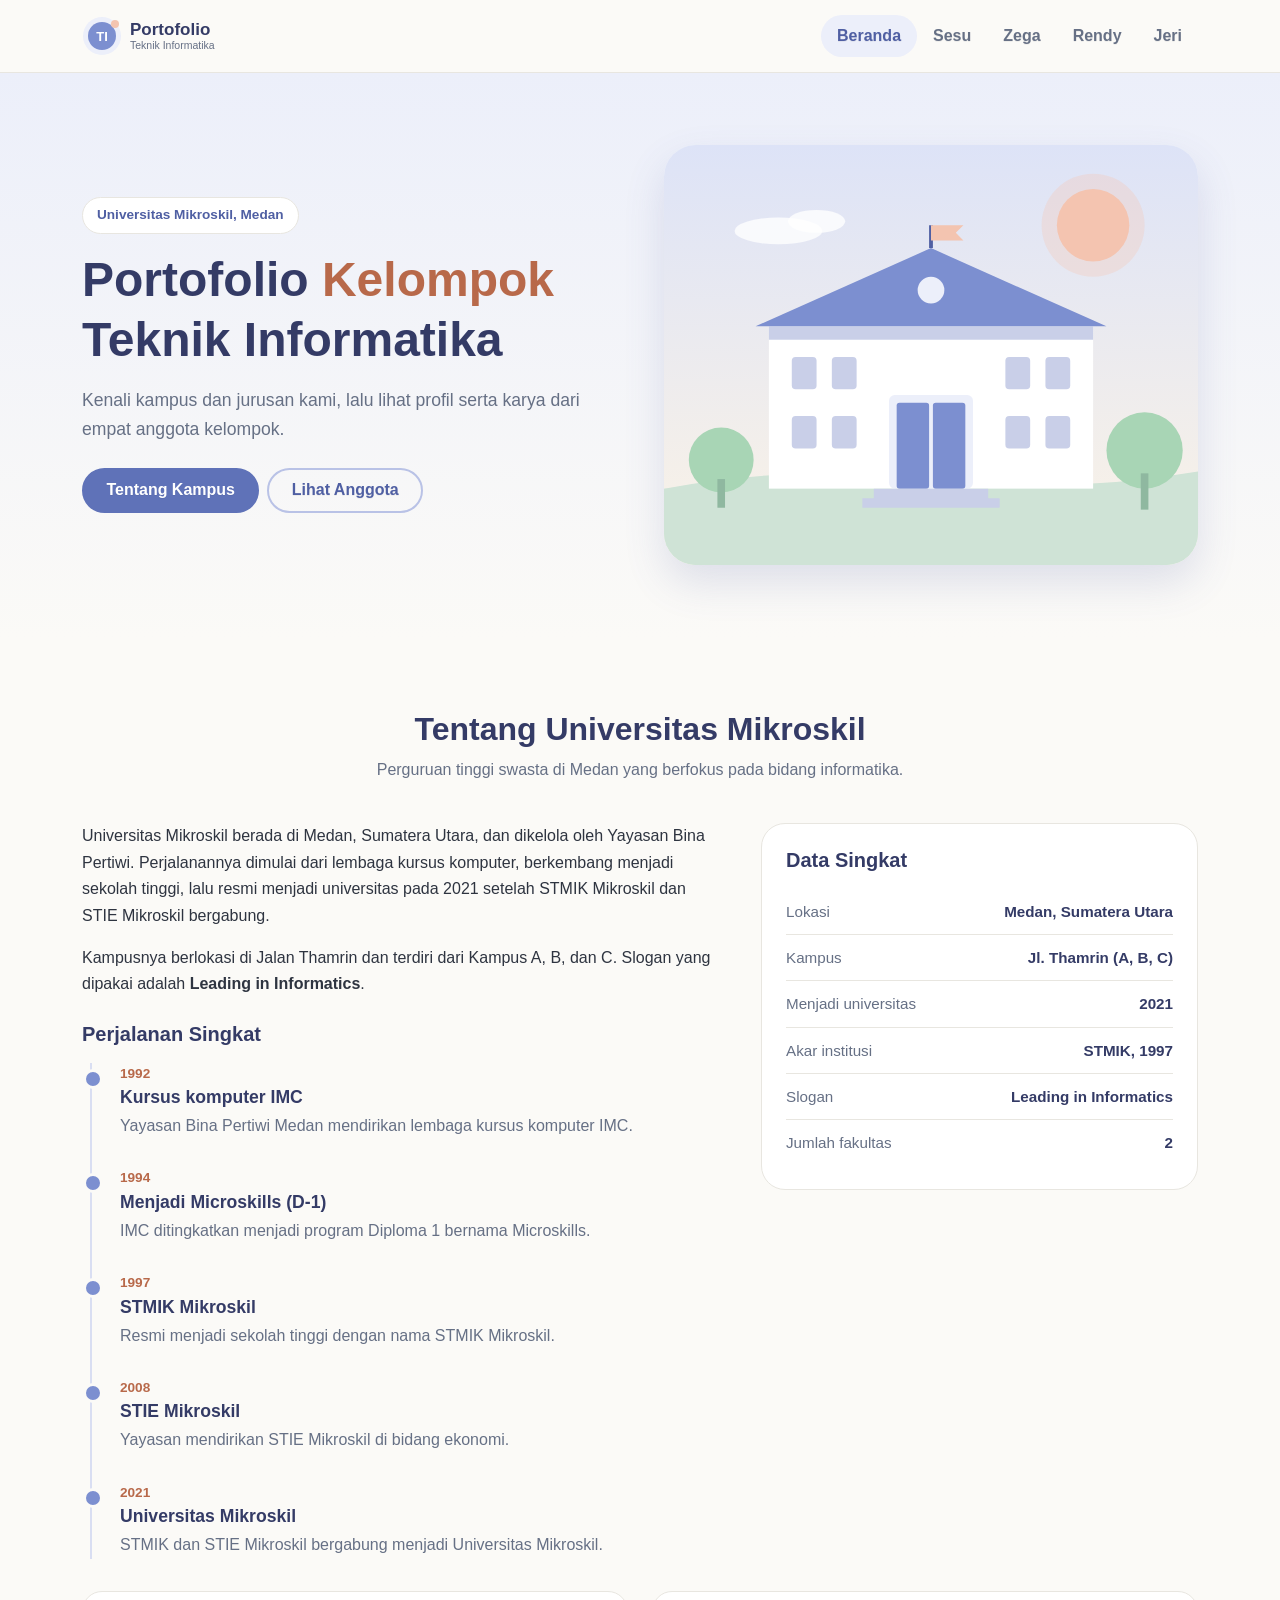
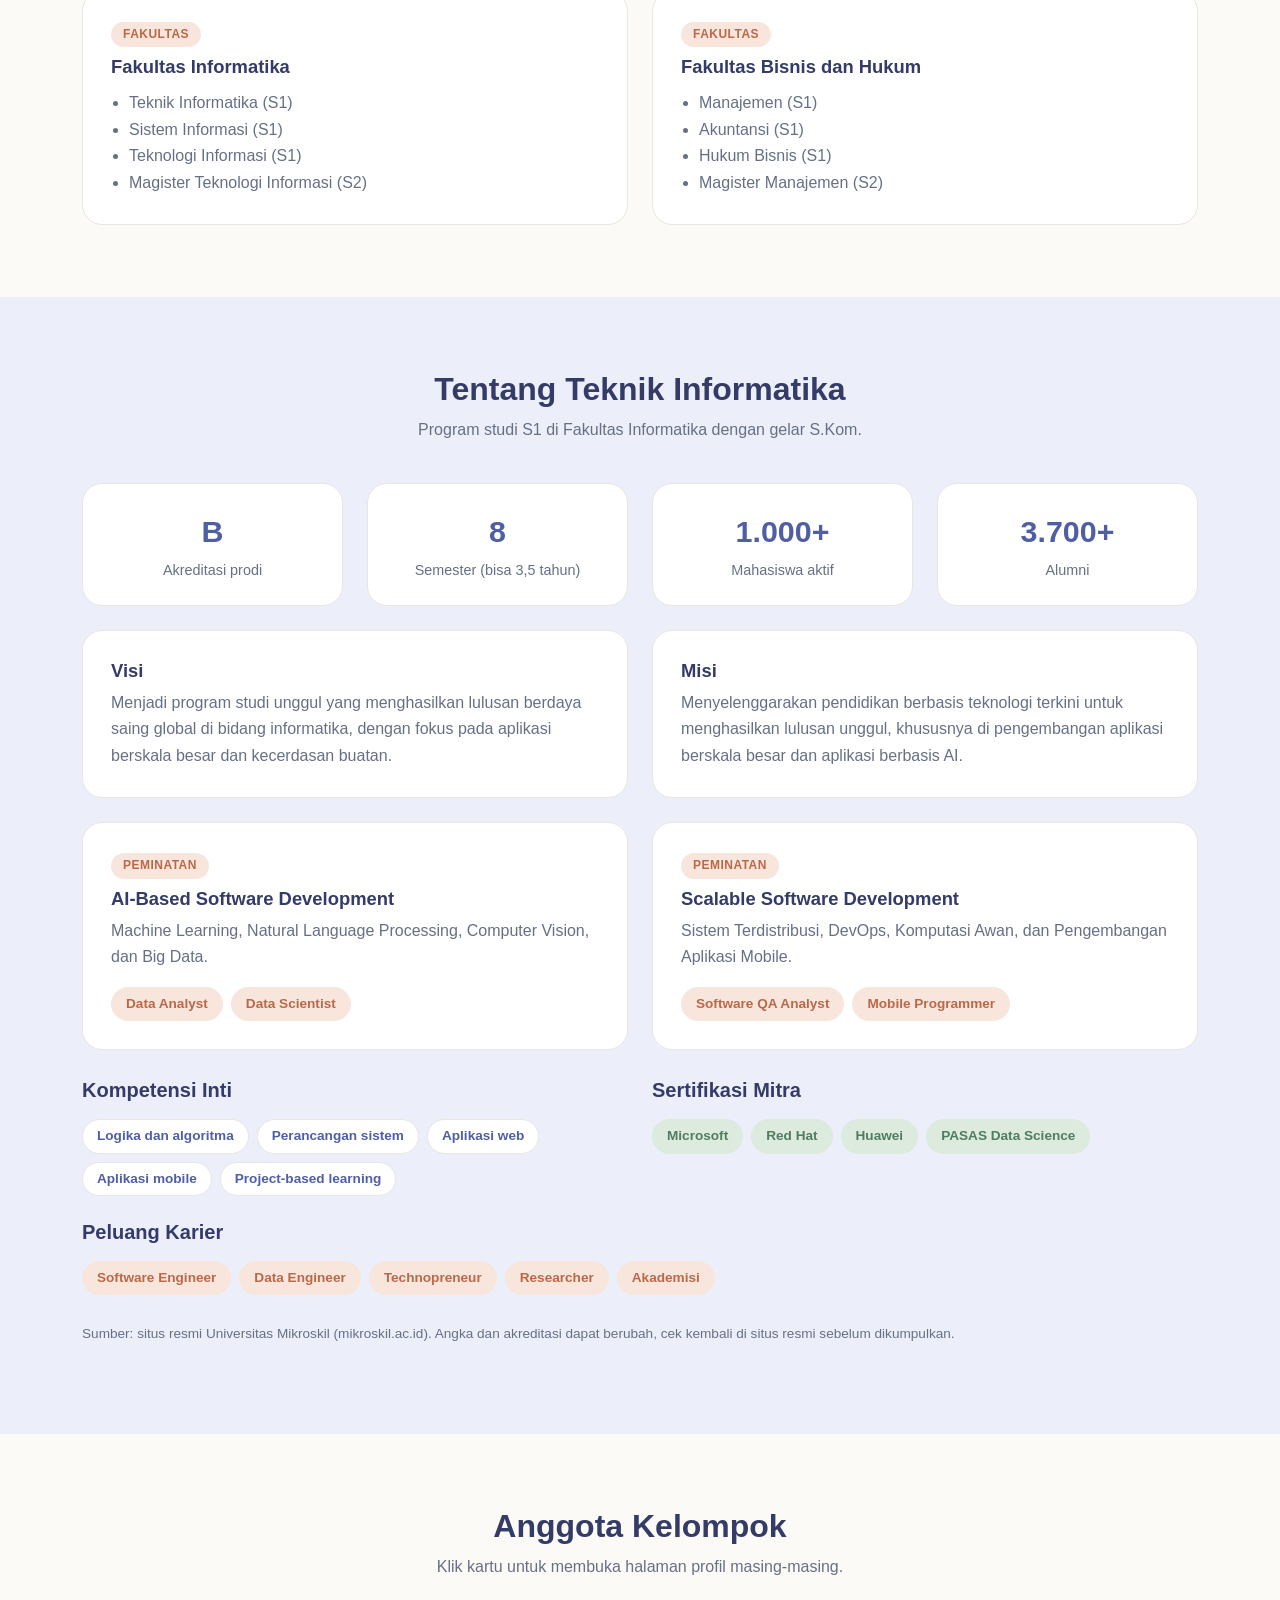
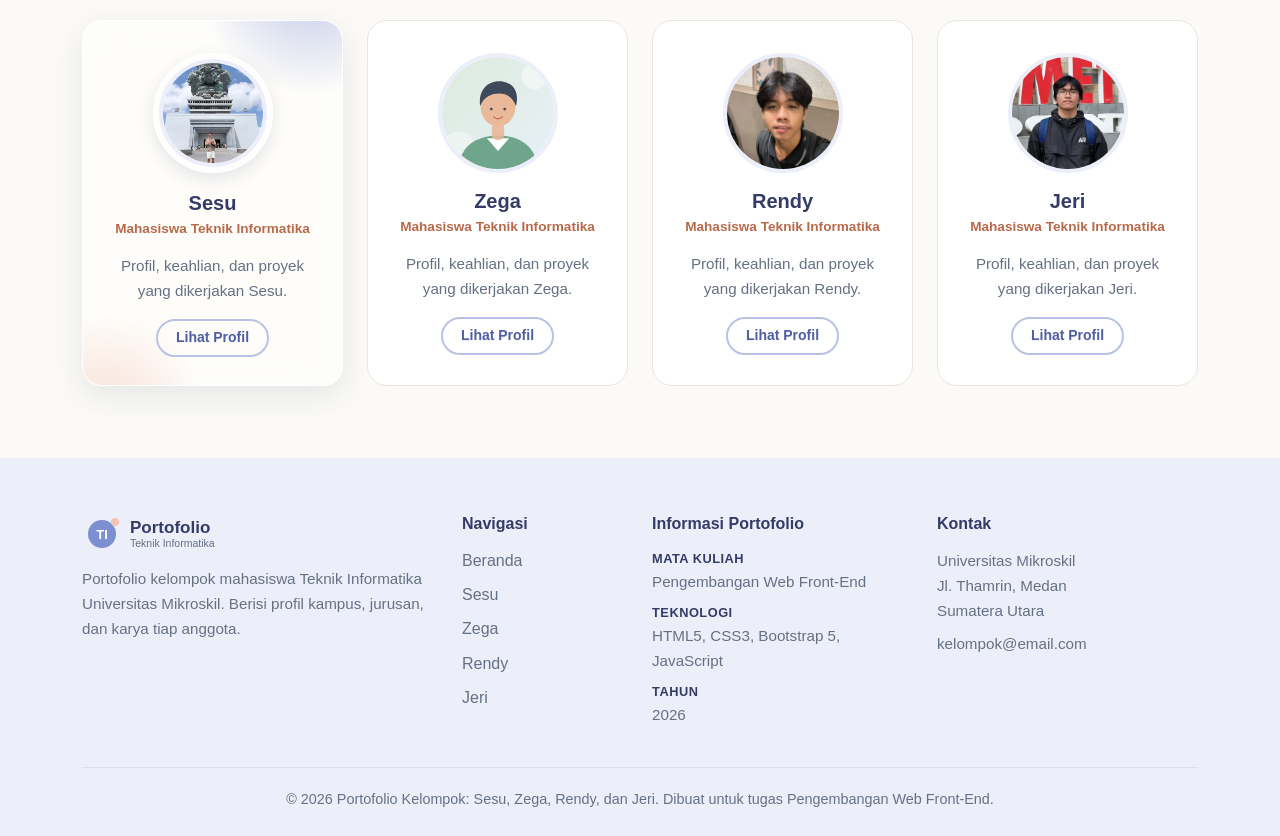
==== commit 07c3589d: "Desain liquid glass halaman Sesu" ====
--- a/index.html
+++ b/index.html
@@ -189,16 +189,6 @@
                             <p class="peran">Mahasiswa Teknik Informatika</p>
                             <p>Profil, keahlian, dan proyek yang dikerjakan Sesu.</p>
                             <a href="sesu.html" class="btn btn-garis btn-sm stretched-link">Lihat Profil</a>
-                            <div class="hujan-daun" aria-hidden="true">
-                                <i class="daun" style="--x: 6%; --u: 18px; --d: 7s; --t: 0s"></i>
-                                <i class="daun" style="--x: 22%; --u: 14px; --d: 9s; --t: -3s"></i>
-                                <i class="daun" style="--x: 38%; --u: 20px; --d: 8s; --t: -5s"></i>
-                                <i class="daun" style="--x: 54%; --u: 15px; --d: 10s; --t: -1s"></i>
-                                <i class="daun" style="--x: 68%; --u: 19px; --d: 7.5s; --t: -6s"></i>
-                                <i class="daun" style="--x: 82%; --u: 13px; --d: 9.5s; --t: -2s"></i>
-                                <i class="daun" style="--x: 92%; --u: 17px; --d: 8.5s; --t: -4s"></i>
-                                <i class="daun" style="--x: 46%; --u: 12px; --d: 11s; --t: -7s"></i>
-                            </div>
                         </article>
                     </div>
                     <div class="col-sm-6 col-lg-3">
--- a/style.css
+++ b/style.css
@@ -742,224 +742,62 @@
    SESU - KARTU ANGGOTA DI BERANDA (index.html)
    ===================================================================== */
 
-@property --sesu-sudut-kartu {
-    syntax: "<angle>";
-    initial-value: 0deg;
-    inherits: false;
-}
-
-@keyframes sesu-kartuPutar {
-    to {
-        --sesu-sudut-kartu: 360deg;
-    }
-}
-
-@keyframes sesu-kartuCahaya {
-    0%, 100% {
-        box-shadow: 0 0 22px rgba(0, 224, 90, 0.22), 0 14px 34px rgba(0, 0, 0, 0.28);
-    }
-    50% {
-        box-shadow: 0 0 44px rgba(80, 255, 130, 0.45), 0 14px 34px rgba(0, 0, 0, 0.28);
-    }
-}
-
-@keyframes sesu-kartuMelayang {
-    0%, 100% {
-        translate: 0 0;
-    }
-    50% {
-        translate: 0 -6px;
-    }
-}
-
-@keyframes sesu-kartuNapas {
-    from {
-        scale: 1;
-    }
-    to {
-        scale: 1.05;
-    }
-}
-
-@keyframes sesu-kartuKilat {
-    0% {
-        background-position: 130% 0;
-    }
-    55%, 100% {
-        background-position: -30% 0;
-    }
-}
-
-@keyframes sesu-kartuCahayaGeser {
-    from {
-        translate: -12% -8%;
-    }
-    to {
-        translate: 14% 10%;
-    }
-}
-
-@keyframes sesu-daunTurun {
-    0% {
-        top: -14%;
-        opacity: 0;
-    }
-    8% {
-        opacity: 1;
-    }
-    92% {
-        opacity: 1;
-    }
-    100% {
-        top: 104%;
-        opacity: 0;
-    }
-}
-
-@keyframes sesu-daunGoyang {
-    from {
-        translate: -16px 0;
-    }
-    to {
-        translate: 20px 0;
-    }
-}
-
-@keyframes sesu-daunPutar {
-    from {
-        rotate: -40deg;
-    }
-    to {
-        rotate: 320deg;
-    }
-}
-
-.kartu.kartu-sesu {
+.kartu-sesu {
     position: relative;
     overflow: hidden;
-    border: 1px solid rgba(0, 224, 90, 0.45);
-    background-color: #07120C;
-    background-image: linear-gradient(160deg, #0C2A1A 0%, #07120C 70%);
-    animation: sesu-kartuCahaya 4s ease-in-out infinite;
+    isolation: isolate;
+    background: rgba(255, 255, 255, 0.5);
+    border: 1px solid rgba(255, 255, 255, 0.85);
+    -webkit-backdrop-filter: blur(20px) saturate(170%);
+    backdrop-filter: blur(20px) saturate(170%);
+    box-shadow: 0 10px 30px rgba(52, 59, 102, 0.1), inset 0 1px 0 rgba(255, 255, 255, 0.9);
+    transition: transform 0.4s ease, box-shadow 0.4s ease;
 }
 
 .kartu-sesu::before {
     content: "";
     position: absolute;
-    left: 50%;
-    top: 8%;
-    width: 280px;
-    height: 280px;
-    margin-left: -140px;
-    background: radial-gradient(circle, rgba(0, 224, 90, 0.32) 0%, rgba(0, 224, 90, 0) 65%);
-    pointer-events: none;
-    animation: sesu-kartuCahayaGeser 7s ease-in-out infinite alternate;
-}
-
-.kartu-sesu > *:not(.hujan-daun):not(.stretched-link) {
-    position: relative;
-    z-index: 1;
-}
-
-.kartu-anggota.kartu-sesu .foto-sesu {
-    position: relative;
+    inset: -40% -30% auto auto;
+    width: 220px;
+    height: 220px;
+    border-radius: 50%;
+    background: radial-gradient(circle, rgba(124, 143, 208, 0.45), transparent 70%);
+    z-index: -1;
+}
+
+.kartu-sesu::after {
+    content: "";
+    position: absolute;
+    inset: auto auto -35% -30%;
+    width: 200px;
+    height: 200px;
+    border-radius: 50%;
+    background: radial-gradient(circle, rgba(243, 196, 176, 0.5), transparent 70%);
+    z-index: -1;
+}
+
+.kartu-sesu:hover {
+    transform: translateY(-6px);
+    box-shadow: 0 18px 40px rgba(52, 59, 102, 0.16), inset 0 1px 0 rgba(255, 255, 255, 0.9);
+}
+
+.foto-sesu {
     display: block;
     width: 120px;
     height: 120px;
-    margin: 0 auto 16px;
-    padding: 4px;
+    margin: 0 auto 18px;
+    padding: 5px;
     border-radius: 50%;
-    background-image: conic-gradient(from var(--sesu-sudut-kartu), rgba(0, 224, 90, 0.22) 0deg, rgba(0, 224, 90, 0.22) 190deg, #00A83C 235deg, #00E05A 285deg, #B6FF4D 325deg, #FFFFFF 342deg, #00E05A 352deg, rgba(0, 224, 90, 0.22) 360deg);
-    box-shadow: 0 0 26px rgba(0, 224, 90, 0.4);
-    overflow: hidden;
-    animation: sesu-kartuPutar 4.5s linear infinite, sesu-kartuMelayang 5s ease-in-out infinite;
-}
-
-.kartu-anggota.kartu-sesu .foto-sesu img {
+    background: rgba(255, 255, 255, 0.55);
+    border: 1px solid rgba(255, 255, 255, 0.9);
+    box-shadow: 0 6px 18px rgba(52, 59, 102, 0.12);
+}
+
+.foto-sesu img {
     width: 100%;
     height: 100%;
-    margin: 0;
-    border: 0;
     border-radius: 50%;
     object-fit: cover;
-    object-position: 50% 22%;
-    animation: sesu-kartuNapas 6s ease-in-out infinite alternate;
-}
-
-.kartu-anggota.kartu-sesu .foto-sesu::after {
-    content: "";
-    position: absolute;
-    inset: 4px;
-    border-radius: 50%;
-    background-image: linear-gradient(115deg, rgba(255, 255, 255, 0) 38%, rgba(255, 255, 255, 0.28) 50%, rgba(255, 255, 255, 0) 62%);
-    background-size: 260% 100%;
-    background-repeat: no-repeat;
-    pointer-events: none;
-    animation: sesu-kartuKilat 5s ease-in-out infinite;
-}
-
-.kartu-anggota.kartu-sesu h3 {
-    color: #FFFFFF;
-}
-
-.kartu-anggota.kartu-sesu .peran {
-    color: #4DF08A;
-}
-
-.kartu-anggota.kartu-sesu p {
-    color: #A9C7B4;
-}
-
-.kartu-anggota.kartu-sesu .btn-garis {
-    --bs-btn-color: #00E05A;
-    --bs-btn-bg: rgba(0, 224, 90, 0.08);
-    --bs-btn-border-color: #00E05A;
-    --bs-btn-hover-color: #04160C;
-    --bs-btn-hover-bg: #00E05A;
-    --bs-btn-hover-border-color: #00E05A;
-    --bs-btn-active-color: #04160C;
-    --bs-btn-active-bg: #3DFF86;
-    --bs-btn-active-border-color: #3DFF86;
-    box-shadow: 0 0 18px rgba(0, 224, 90, 0.25);
-}
-
-.hujan-daun {
-    position: absolute;
-    inset: 0;
-    z-index: 3;
-    overflow: hidden;
-    contain: layout paint;
-    pointer-events: none;
-}
-
-.daun {
-    position: absolute;
-    top: -14%;
-    left: var(--x);
-    width: var(--u);
-    height: calc(var(--u) * 1.5);
-    background-repeat: no-repeat;
-    background-size: contain;
-    background-image: url("data:image/svg+xml,%3Csvg xmlns='http://www.w3.org/2000/svg' viewBox='0 0 40 60'%3E%3Cpath d='M20 2C34 14 38 36 20 58C2 36 6 14 20 2Z' fill='%2300E05A'/%3E%3Cpath d='M20 8V54M20 20L12 14M20 30L28 24M20 40L12 34' stroke='%23006B25' stroke-width='1.6' stroke-linecap='round' fill='none'/%3E%3C/svg%3E");
-    animation: sesu-daunTurun var(--d) linear var(--t) infinite, sesu-daunGoyang calc(var(--d) / 3) ease-in-out var(--t) infinite alternate, sesu-daunPutar var(--d) linear var(--t) infinite;
-}
-
-.daun:nth-child(even) {
-    background-image: url("data:image/svg+xml,%3Csvg xmlns='http://www.w3.org/2000/svg' viewBox='0 0 40 60'%3E%3Cpath d='M20 2C34 14 38 36 20 58C2 36 6 14 20 2Z' fill='%23B6FF4D'/%3E%3Cpath d='M20 8V54M20 20L12 14M20 30L28 24M20 40L12 34' stroke='%234C8A00' stroke-width='1.6' stroke-linecap='round' fill='none'/%3E%3C/svg%3E");
-}
-
-@media (prefers-reduced-motion: reduce) {
-    .kartu.kartu-sesu,
-    .kartu-sesu::before,
-    .kartu-anggota.kartu-sesu .foto-sesu,
-    .kartu-anggota.kartu-sesu .foto-sesu img,
-    .kartu-anggota.kartu-sesu .foto-sesu::after {
-        animation: none;
-    }
-
-    .hujan-daun {
-        display: none;
-    }
 }
 
 /* =====================================================================
@@ -971,1724 +809,526 @@
 }
 
 .sesu {
-    --g-bg: #090D0B;
-    --g-bg2: #0E1512;
-    --g-kartu: #111A16;
-    --g-garis: rgba(255, 255, 255, 0.09);
-    --g-teks: #FFFFFF;
-    --g-redup: #CFE0D6;
-    --g-hijau: #00E05A;
-    --g-hijau-muda: #8CFFB0;
-    --g-hijau-tua: #00822E;
-    --g-langit: #8FD3FF;
-    --g-langit-tua: #0B8FDB;
-    --mulai: 1.6s;
-    font-family: -apple-system, BlinkMacSystemFont, "SF Pro Display", "Segoe UI", Roboto, Helvetica, Arial, sans-serif;
-    -webkit-font-smoothing: antialiased;
-    font-weight: 500;
-    background-color: var(--g-bg);
-    color: var(--g-teks);
-    overflow-x: clip;
-}
-
-html:not(.sesu-js) .sesu {
-    --mulai: 0s;
-}
-
-.sesu section[id] {
-    scroll-margin-top: 70px;
-}
-
-.sesu :where(h1, h2, h3, h4, .h1, .h2, .h3) {
-    color: var(--g-teks);
-    letter-spacing: -0.02em;
-}
-
-.sesu :where(p) {
-    color: var(--g-redup);
-}
-
-.sesu :where(a) {
-    color: inherit;
-    text-decoration: none;
-}
-
-.sesu :where(ul) {
-    list-style: none;
-    padding: 0;
+    --sesu-kaca: rgba(255, 255, 255, 0.32);
+    --sesu-kaca-garis: rgba(255, 255, 255, 0.75);
+    --sesu-bayang: 0 10px 32px rgba(52, 59, 102, 0.1);
+    --sesu-kilau: inset 0 1px 0 rgba(255, 255, 255, 0.85), inset 0 -1px 0 rgba(255, 255, 255, 0.2);
+    position: relative;
+    overflow: hidden;
+    isolation: isolate;
+    padding-bottom: 40px;
+    background: linear-gradient(160deg, #EEF1FB 0%, #F7F5FB 45%, #FBF4EF 100%);
+    color: var(--teks);
+}
+
+.sesu-latar {
+    position: absolute;
+    inset: 0;
+    z-index: -1;
+    pointer-events: none;
+}
+
+.sesu-blob {
+    position: absolute;
+    border-radius: 50%;
+    filter: blur(70px);
+    opacity: 0.8;
+    animation: sesu-melayang 18s ease-in-out infinite alternate;
+}
+
+.sesu-blob-1 {
+    top: 2%;
+    left: -8%;
+    width: 420px;
+    height: 420px;
+    background: #AEBBF0;
+}
+
+.sesu-blob-2 {
+    top: 30%;
+    right: -10%;
+    width: 480px;
+    height: 480px;
+    background: #F5C9B6;
+    animation-delay: -6s;
+}
+
+.sesu-blob-3 {
+    top: 65%;
+    left: 20%;
+    width: 380px;
+    height: 380px;
+    background: #C4E2CE;
+    animation-delay: -12s;
+}
+
+@keyframes sesu-melayang {
+    from {
+        transform: translate(0, 0) scale(1);
+    }
+    to {
+        transform: translate(40px, -30px) scale(1.08);
+    }
+}
+
+.sesu-kaca {
+    position: relative;
+    background: var(--sesu-kaca);
+    border: 1px solid var(--sesu-kaca-garis);
+    border-radius: 24px;
+    -webkit-backdrop-filter: blur(22px) saturate(170%);
+    backdrop-filter: blur(22px) saturate(170%);
+    box-shadow: var(--sesu-bayang), var(--sesu-kilau);
+}
+
+.sesu-subnav {
+    position: sticky;
+    top: 84px;
+    z-index: 5;
+    display: flex;
+    justify-content: center;
+    gap: 4px;
+    width: max-content;
+    max-width: calc(100% - 32px);
+    margin: 24px auto 0;
+    padding: 6px;
+    overflow-x: auto;
+    border-radius: 999px;
+    background: rgba(255, 255, 255, 0.5);
+    border: 1px solid var(--sesu-kaca-garis);
+    -webkit-backdrop-filter: blur(22px) saturate(170%);
+    backdrop-filter: blur(22px) saturate(170%);
+    box-shadow: var(--sesu-bayang), var(--sesu-kilau);
+}
+
+.sesu-subnav a {
+    padding: 8px 16px;
+    border-radius: 999px;
+    color: var(--abu);
+    font-size: 0.92rem;
+    font-weight: 600;
+    white-space: nowrap;
+    transition: background 0.3s ease, color 0.3s ease;
+}
+
+.sesu-subnav a:hover {
+    background: rgba(255, 255, 255, 0.85);
+    color: var(--judul);
+}
+
+.sesu-hero {
+    padding: 64px 0 40px;
+}
+
+.sesu-sapa {
+    margin-bottom: 4px;
+    color: var(--abu);
+    font-weight: 600;
+}
+
+.sesu-nama {
     margin: 0;
-}
-
-.sesu :where(svg) {
-    fill: none;
-    stroke: currentColor;
-    stroke-width: 1.8;
-    stroke-linecap: round;
-    stroke-linejoin: round;
-}
-
-@keyframes sesu-naik {
-    from {
-        opacity: 0;
-        transform: translateY(26px);
-    }
-    to {
-        opacity: 1;
-        transform: translateY(0);
-    }
-}
-
-@keyframes sesu-melayang {
-    0%, 100% {
-        transform: translateY(0);
-    }
-    50% {
-        transform: translateY(-10px);
-    }
-}
-
-@keyframes sesu-pita {
-    to {
-        transform: translateX(-50%);
-    }
-}
-
-@property --sesu-sudut {
-    syntax: "<angle>";
-    initial-value: 0deg;
-    inherits: false;
-}
-
-@keyframes sesu-putar {
-    to {
-        --sesu-sudut: 360deg;
-    }
-}
-
-@keyframes sesu-cahaya {
-    0%, 100% {
-        box-shadow: 0 0 34px rgba(0, 224, 90, 0.25), 0 30px 60px rgba(0, 0, 0, 0.5);
-    }
-    50% {
-        box-shadow: 0 0 74px rgba(80, 255, 130, 0.55), 0 30px 60px rgba(0, 0, 0, 0.5);
-    }
-}
-
-@keyframes sesu-melayangFoto {
-    0%, 100% {
-        translate: 0 0;
-    }
-    50% {
-        translate: 0 -10px;
-    }
-}
-
-@keyframes sesu-kursorGerak {
-    0%, 100% {
-        translate: 0 0;
-    }
-    50% {
-        translate: -26px -22px;
-    }
-}
-
-@keyframes sesu-simpulDenyut {
-    0%, 100% {
-        opacity: 1;
-    }
-    50% {
-        opacity: 0.35;
-    }
-}
-
-@keyframes sesu-napasOrang {
-    from {
-        scale: 1;
-    }
-    to {
-        scale: 1.025;
-    }
-}
-
-@keyframes sesu-napasFoto {
-    from {
-        scale: 1;
-    }
-    to {
-        scale: 1.045;
-    }
-}
-
-@keyframes sesu-kilat {
-    0% {
-        background-position: 130% 0;
-    }
-    55%, 100% {
-        background-position: -30% 0;
-    }
-}
-
-@keyframes sesu-panKampus {
-    from {
-        scale: 1.02;
-        translate: -1.5% 0;
-    }
-    to {
-        scale: 1.1;
-        translate: 1.5% -1%;
-    }
-}
-
-@keyframes sesu-introKeluar {
-    to {
-        opacity: 0;
-        visibility: hidden;
-    }
-}
-
-@keyframes sesu-introMuncul {
-    from {
-        opacity: 0;
-        transform: scale(0.7);
-    }
-    to {
-        opacity: 1;
-        transform: scale(1);
-    }
-}
-
-@keyframes sesu-introNama {
-    from {
-        opacity: 0;
-        letter-spacing: 0.2em;
-    }
-    to {
-        opacity: 1;
-        letter-spacing: 0.7em;
-    }
-}
-
-@keyframes sesu-denyut {
-    0%, 100% {
-        text-shadow: 0 0 30px rgba(0, 224, 90, 0.55), 0 0 70px rgba(0, 224, 90, 0.3);
-    }
-    50% {
-        text-shadow: 0 0 46px rgba(0, 224, 90, 0.85), 0 0 110px rgba(0, 224, 90, 0.5);
-    }
-}
-
-@keyframes sesu-kedip {
-    50% {
-        opacity: 0;
-    }
-}
-
-.sesu-intro {
-    position: fixed;
-    inset: 0;
-    z-index: 10000;
-    display: flex;
-    flex-direction: column;
-    align-items: center;
-    justify-content: center;
-    gap: 18px;
-    background: radial-gradient(circle at 50% 45%, #0B1A12 0%, #090D0B 62%);
-    pointer-events: none;
-    animation: sesu-introKeluar 0.7s ease 1.5s both;
-}
-
-html:not(.sesu-js) .sesu-intro {
-    display: none;
-}
-
-.sesu-logo-s {
-    font-size: 7.5rem;
+    font-size: clamp(3.5rem, 9vw, 6rem);
     font-weight: 800;
     line-height: 1;
-    color: var(--g-hijau);
-    animation: sesu-introMuncul 0.9s cubic-bezier(0.2, 0.7, 0.2, 1) both, sesu-denyut 1.6s ease-in-out infinite;
-}
-
-.sesu-intro-nama {
-    font-size: 1.1rem;
-    font-weight: 700;
-    letter-spacing: 0.7em;
-    padding-left: 0.7em;
-    color: var(--g-teks);
-    animation: sesu-introNama 1s ease 0.35s both;
-}
-
-.sesu-kursor {
-    position: fixed;
-    left: 0;
-    top: 0;
-    z-index: 9990;
-    width: 0;
-    height: 0;
-    pointer-events: none;
-    opacity: 0;
-    transition: opacity 0.3s;
-}
-
-.sesu-kursor.tampak {
-    opacity: 1;
-}
-
-.sesu-kursor i {
+    letter-spacing: -0.03em;
+    color: var(--judul);
+}
+
+.sesu-nama-lengkap {
+    margin: 8px 0 18px;
+    color: var(--abu);
+}
+
+.sesu-peran {
+    max-width: 460px;
+    font-size: 1.15rem;
+    color: var(--teks);
+}
+
+.sesu-peran b {
+    color: var(--utama-tua);
+}
+
+.sesu-tombol-grup {
+    display: flex;
+    flex-wrap: wrap;
+    gap: 12px;
+    margin: 26px 0 30px;
+}
+
+.sesu-tombol {
+    display: inline-block;
+    padding: 12px 26px;
+    border-radius: 999px;
+    border: 1px solid var(--sesu-kaca-garis);
+    background: rgba(255, 255, 255, 0.5);
+    -webkit-backdrop-filter: blur(16px);
+    backdrop-filter: blur(16px);
+    box-shadow: var(--sesu-kilau), 0 4px 14px rgba(52, 59, 102, 0.08);
+    color: var(--judul);
+    font-weight: 700;
+    transition: transform 0.3s ease, background 0.3s ease;
+}
+
+.sesu-tombol:hover {
+    transform: translateY(-2px);
+    background: rgba(255, 255, 255, 0.8);
+    color: var(--judul);
+}
+
+.sesu-tombol-utama {
+    background: rgba(95, 114, 184, 0.85);
+    border-color: rgba(255, 255, 255, 0.5);
+    color: #FFFFFF;
+}
+
+.sesu-tombol-utama:hover {
+    background: rgba(79, 95, 163, 0.95);
+    color: #FFFFFF;
+}
+
+.sesu-statistik {
+    display: flex;
+    flex-wrap: wrap;
+    gap: 12px;
+}
+
+.sesu-stat {
+    min-width: 104px;
+    padding: 14px 20px;
+    border-radius: 20px;
+}
+
+.sesu-stat b {
+    display: block;
+    font-size: 1.6rem;
+    line-height: 1.1;
+    color: var(--judul);
+}
+
+.sesu-stat span {
+    font-size: 0.85rem;
+    color: var(--abu);
+}
+
+.sesu-foto-bingkai {
+    max-width: 380px;
+    margin: 0 auto;
+    padding: 12px;
+    border-radius: 36px;
+}
+
+.sesu-foto-bingkai img {
+    display: block;
+    width: 100%;
+    height: auto;
+    aspect-ratio: 1;
+    object-fit: cover;
+    border-radius: 26px;
+}
+
+.sesu-lencana {
     position: absolute;
-    left: -18px;
-    top: -18px;
-    width: 36px;
-    height: 36px;
-    border: 1.5px solid var(--g-hijau);
-    border-radius: 50%;
-    background: rgba(0, 224, 90, 0.12);
-    box-shadow: 0 0 24px rgba(0, 224, 90, 0.35);
-    transition: scale 0.25s, background 0.25s;
-}
-
-.sesu-kursor.besar i {
-    scale: 1.7;
-    background: rgba(0, 224, 90, 0.22);
-}
-
-.sesu-latar {
-    position: sticky;
-    top: 0;
-    z-index: 0;
-    height: 100vh;
-    margin-bottom: -100vh;
+    left: 50%;
+    bottom: -18px;
+    transform: translateX(-50%);
+    padding: 8px 18px;
+    border-radius: 999px;
+    background: rgba(255, 255, 255, 0.7);
+    color: var(--utama-tua);
+    font-size: 0.88rem;
+    font-weight: 700;
+    white-space: nowrap;
+}
+
+.sesu-bagian {
+    padding: 56px 0;
+}
+
+.sesu section[id] {
+    scroll-margin-top: 150px;
+}
+
+.sesu-judul {
+    margin-bottom: 32px;
+    text-align: center;
+}
+
+.sesu-judul h2,
+.sesu-kenalan h2 {
+    font-weight: 800;
+    color: var(--judul);
+}
+
+.sesu-judul p {
+    color: var(--abu);
+}
+
+.sesu-panel {
+    padding: 32px;
+}
+
+.sesu-data {
+    margin: 22px 0 0;
+    padding: 0;
+    list-style: none;
+}
+
+.sesu-data li {
+    display: flex;
+    justify-content: space-between;
+    gap: 16px;
+    padding: 10px 0;
+    border-top: 1px solid rgba(52, 59, 102, 0.08);
+}
+
+.sesu-data span {
+    color: var(--abu);
+}
+
+.sesu-data b {
+    color: var(--judul);
+    text-align: right;
+}
+
+.sesu-kampus {
+    margin: 0;
+    padding: 12px;
     overflow: hidden;
-    pointer-events: none;
-}
-
-.sesu-latar canvas {
+}
+
+.sesu-kampus img {
     display: block;
     width: 100%;
     height: 100%;
-}
-
-.sesu-ranting {
+    min-height: 260px;
+    object-fit: cover;
+    border-radius: 16px;
+}
+
+.sesu-kampus figcaption {
     position: absolute;
-    top: 0;
-    width: clamp(190px, 30vw, 440px);
-    height: auto;
-    overflow: visible;
-    opacity: 0.45;
-    pointer-events: none;
-}
-
-.sesu-ranting.kiri {
-    left: 0;
-    transform-origin: 0 0;
-    animation: sesu-rantingGoyang 9s ease-in-out infinite;
-}
-
-.sesu-ranting.kanan {
-    right: 0;
-    transform: scaleX(-1);
-    transform-origin: 50% 0;
-    animation: sesu-rantingGoyang 11s ease-in-out -4s infinite;
-}
-
-.sesu-ranting .bt {
-    fill: none;
-    stroke: #1E4430;
-    stroke-linecap: round;
-}
-
-.sesu-ranting .rt {
-    transform-origin: 0 0;
-    animation: sesu-rantingKecil 6.5s ease-in-out infinite;
-}
-
-.sesu-ranting .dn {
-    transform-origin: 0 0;
-    animation: sesu-daunGoyangan 4.4s ease-in-out infinite;
-}
-
-.sesu-ranting .dn path {
-    fill: #0E8A3E;
-}
-
-.sesu-ranting .dn.l1 path {
-    fill: #0A6B30;
-}
-
-.sesu-ranting .dn.l3 path {
-    fill: #00C550;
-}
-
-.sesu-ranting .dn.l4 path {
-    fill: #7DF5A5;
-    fill-opacity: 0.8;
-}
-
-.sesu-ranting .dn path.urat {
-    fill: none;
-    stroke: rgba(0, 0, 0, 0.3);
-    stroke-width: 1.4;
-    stroke-linecap: round;
-}
-
-@keyframes sesu-rantingGoyang {
-    0%, 100% { rotate: -1.6deg; }
-    50% { rotate: 1.8deg; }
-}
-
-@keyframes sesu-rantingKecil {
-    0%, 100% { rotate: -2.6deg; }
-    50% { rotate: 2.8deg; }
-}
-
-@keyframes sesu-daunGoyangan {
-    0%, 100% { rotate: -9deg; }
-    50% { rotate: 11deg; }
-}
-
-.sesu > section,
-.sesu > .sesu-pita {
-    position: relative;
-    z-index: 1;
-}
-
-.sesu-sub {
-    position: sticky;
-    top: 12px;
-    z-index: 60;
-    height: 0;
-    display: flex;
-    align-items: flex-start;
-    justify-content: center;
-    padding: 0 12px;
-}
-
-.sesu-pil {
-    flex: none;
-    display: flex;
-    gap: 4px;
-    margin-top: 14px;
-    padding: 6px;
-    max-width: 100%;
-    overflow-x: auto;
-    border: 1px solid rgba(0, 224, 90, 0.45);
-    border-radius: 999px;
-    background-color: rgba(10, 16, 13, 0.82);
-    -webkit-backdrop-filter: blur(14px);
-    backdrop-filter: blur(14px);
-    box-shadow: 0 0 28px rgba(0, 224, 90, 0.18), 0 10px 30px rgba(0, 0, 0, 0.4);
-    scrollbar-width: none;
-}
-
-.sesu-pil::-webkit-scrollbar {
-    display: none;
-}
-
-.sesu-pil a {
+    left: 24px;
+    bottom: 24px;
+    padding: 8px 16px;
+    border-radius: 999px;
+    background: rgba(255, 255, 255, 0.65);
+    border: 1px solid var(--sesu-kaca-garis);
+    -webkit-backdrop-filter: blur(16px);
+    backdrop-filter: blur(16px);
+    color: var(--judul);
+    font-weight: 700;
+}
+
+.sesu-langkah {
+    padding: 26px;
+}
+
+.sesu-nomor {
+    display: inline-block;
+    margin-bottom: 10px;
+    padding: 4px 12px;
+    border-radius: 999px;
+    background: rgba(124, 143, 208, 0.15);
+    color: var(--utama-tua);
+    font-weight: 700;
+    font-size: 0.85rem;
+}
+
+.sesu-langkah h3,
+.sesu-skill h3,
+.sesu-karya h3,
+.sesu-timeline h3 {
+    font-size: 1.2rem;
+    font-weight: 700;
+    color: var(--judul);
+}
+
+.sesu-langkah p,
+.sesu-skill p,
+.sesu-karya p,
+.sesu-timeline p {
+    margin: 0;
+    color: var(--abu);
+}
+
+.sesu-skill {
+    padding: 24px;
+}
+
+.sesu-skill-atas {
+    display: flex;
+    justify-content: space-between;
+    align-items: center;
+    margin-bottom: 8px;
+}
+
+.sesu-skill-atas h3 {
+    margin: 0;
+}
+
+.sesu-status {
+    padding: 4px 12px;
+    border-radius: 999px;
+    background: rgba(124, 143, 208, 0.16);
+    color: var(--utama-tua);
+    font-size: 0.78rem;
+    font-weight: 700;
+}
+
+.sesu-status-dasar {
+    background: rgba(184, 105, 74, 0.14);
+    color: var(--aksen-tua);
+}
+
+
+.sesu-karya {
+    overflow: hidden;
+    padding: 10px;
+    transition: transform 0.35s ease, box-shadow 0.35s ease;
+}
+
+.sesu-karya:hover {
+    transform: translateY(-6px);
+    box-shadow: 0 18px 40px rgba(52, 59, 102, 0.15), var(--sesu-kilau);
+}
+
+.sesu-karya img {
     display: block;
-    padding: 8px 18px;
-    border-radius: 999px;
-    font-size: 0.9rem;
-    font-weight: 600;
-    color: var(--g-redup);
-    white-space: nowrap;
-    transition: color 0.25s, background-color 0.25s;
-}
-
-.sesu-pil a:hover {
-    color: #FFFFFF;
-}
-
-.sesu-pil a.aktif {
-    color: #04160C;
-    background-color: var(--g-hijau);
-}
-
-.sesu-masuk {
-    animation: sesu-naik 0.9s cubic-bezier(0.2, 0.7, 0.2, 1) both;
-    animation-delay: calc(var(--mulai) + var(--d, 0s));
-}
-
-.sesu-hero {
-    position: relative;
-    display: flex;
-    align-items: center;
-    min-height: 700px;
-    padding: 110px 0 80px;
-    background-color: transparent;
-    background-image:
-        radial-gradient(ellipse 700px 520px at 78% 48%, rgba(0, 224, 90, 0.2), rgba(0, 224, 90, 0) 70%),
-        linear-gradient(rgba(255, 255, 255, 0.035) 1px, transparent 1px),
-        linear-gradient(90deg, rgba(255, 255, 255, 0.035) 1px, transparent 1px);
-    background-size: auto, 64px 64px, 64px 64px;
-    overflow: hidden;
-}
-
-.sesu-hero > .container {
-    position: relative;
-    z-index: 1;
-}
-
-.sesu-hero-grid {
-    display: grid;
-    grid-template-columns: 1.15fr 0.85fr;
-    gap: 48px;
-    align-items: center;
-}
-
-.sesu-sapa {
-    margin: 0 0 4px;
-    font-size: 1.05rem;
-    color: var(--g-redup);
-}
-
-.sesu-nama {
-    margin: 0;
-    font-size: clamp(4rem, 10vw, 8rem);
-    font-weight: 800;
-    line-height: 0.95;
-    letter-spacing: -0.04em;
-    background-image: linear-gradient(95deg, #00E05A 20%, #8CFFB0 100%);
-    -webkit-background-clip: text;
-    background-clip: text;
-    color: transparent;
-    -webkit-text-fill-color: transparent;
-}
-
-.sesu-nama-lengkap {
-    margin: 6px 0 14px;
-    font-size: 0.95rem;
-    color: var(--g-redup);
-}
-
-.sesu-peran {
-    margin: 0 0 6px;
-    font-size: clamp(1.4rem, 2.6vw, 1.9rem);
-    font-weight: 800;
-    color: #FFFFFF;
-}
-
-.sesu-ketik {
-    min-height: 1.7em;
-    margin: 0 0 26px;
-    font-size: 1.1rem;
-}
-
-.sesu-ketik b {
-    font-weight: 700;
-    color: var(--g-hijau-muda);
-}
-
-.sesu-garis-ketik {
-    display: inline-block;
-    width: 2px;
-    height: 1.1em;
-    margin-left: 3px;
-    vertical-align: -0.15em;
-    background-color: var(--g-hijau);
-    animation: sesu-kedip 1s steps(1) infinite;
-}
-
-.sesu-aksi {
-    display: flex;
-    flex-wrap: wrap;
-    gap: 12px;
-}
-
-.sesu-btn {
-    display: inline-block;
-    padding: 12px 28px;
-    border: 1.5px solid transparent;
-    border-radius: 10px;
-    font-size: 0.98rem;
-    font-weight: 700;
-    transition: background-color 0.25s, border-color 0.25s, box-shadow 0.25s, transform 0.25s;
-}
-
-.sesu-btn-oranye {
-    color: #04160C;
-    background-image: linear-gradient(95deg, #00E05A, #3DFF86);
-    box-shadow: 0 0 0 rgba(0, 224, 90, 0);
-}
-
-.sesu-btn-oranye:hover {
-    transform: translateY(-2px);
-    box-shadow: 0 10px 30px rgba(0, 224, 90, 0.45);
-}
-
-.sesu-btn-garis {
-    color: var(--g-teks);
-    border-color: rgba(255, 255, 255, 0.22);
-    background-color: rgba(255, 255, 255, 0.04);
-}
-
-.sesu-btn-garis:hover {
-    border-color: var(--g-hijau);
-    background-color: rgba(0, 224, 90, 0.1);
-    transform: translateY(-2px);
-}
-
-.sesu-statistik {
-    display: flex;
-    gap: 32px;
-    margin-top: 40px;
-    padding-top: 24px;
-    border-top: 1px solid var(--g-garis);
-}
-
-.sesu-statistik b {
-    display: block;
-    font-size: 1.7rem;
-    font-weight: 800;
-    color: #FFFFFF;
-    line-height: 1.1;
-}
-
-.sesu-statistik span {
-    font-size: 0.85rem;
-    color: var(--g-redup);
-}
-
-.sesu-foto-area {
-    position: relative;
-    justify-self: center;
-    width: min(100%, 430px);
-}
-
-.sesu-foto-area::before {
-    content: "";
-    position: absolute;
-    left: 50%;
-    top: 50%;
-    width: 520px;
-    height: 520px;
-    translate: -50% -50%;
-    background: radial-gradient(circle, rgba(0, 224, 90, 0.3) 0%, rgba(0, 224, 90, 0) 65%);
-    pointer-events: none;
-}
-
-.sesu-bingkai {
-    position: relative;
-    transform: perspective(900px) rotateX(var(--rx, 0deg)) rotateY(var(--ry, 0deg));
-    transition: transform 0.25s ease-out;
-    animation: sesu-melayangFoto 6s ease-in-out infinite;
-}
-
-.sesu-bingkai::before {
-    content: "";
-    position: absolute;
-    left: 3%;
-    bottom: 0;
-    width: 94%;
-    aspect-ratio: 1;
-    border-radius: 50%;
-    background-image: conic-gradient(from var(--sesu-sudut), rgba(0, 224, 90, 0.18) 0deg, rgba(0, 224, 90, 0.18) 190deg, #00A83C 235deg, #00E05A 285deg, #B6FF4D 325deg, #FFFFFF 342deg, #00E05A 352deg, rgba(0, 224, 90, 0.18) 360deg);
-    box-shadow: 0 0 40px rgba(0, 224, 90, 0.3);
-    animation: sesu-putar 4.5s linear infinite, sesu-cahaya 4s ease-in-out infinite;
-}
-
-.sesu-bingkai::after {
-    content: "";
-    position: absolute;
-    left: calc(3% + 4px);
-    bottom: 4px;
-    width: calc(94% - 8px);
-    aspect-ratio: 1;
-    border-radius: 50%;
-    background-image: radial-gradient(circle at 50% 38%, #0F3A22 0%, #0A2416 55%, #07150E 100%);
-}
-
-.sesu-foto-isi {
-    position: relative;
-    z-index: 1;
-    width: calc(94% - 8px);
-    margin: 4px 0 4px calc(3% + 4px);
-    aspect-ratio: 1;
-    border-radius: 50%;
-    overflow: hidden;
-}
-
-.sesu-foto-isi img {
     width: 100%;
-    height: 100%;
-    display: block;
+    aspect-ratio: 16 / 10;
     object-fit: cover;
-    object-position: 50% 30%;
-    transform-origin: 50% 50%;
-    animation: sesu-napasOrang 6s ease-in-out infinite alternate;
-}
-
-.sesu-kampus::after {
-    content: "";
-    position: absolute;
-    inset: 0;
-    background-image: linear-gradient(115deg, rgba(255, 255, 255, 0) 38%, rgba(255, 255, 255, 0.2) 50%, rgba(255, 255, 255, 0) 62%);
-    background-size: 260% 100%;
-    background-repeat: no-repeat;
-    pointer-events: none;
-    animation: sesu-kilat 6s ease-in-out infinite;
-}
-
-.sesu-lencana {
-    position: absolute;
-    z-index: 2;
-    left: 14px;
-    bottom: 14px;
-    padding: 7px 14px;
-    border: 1px solid rgba(255, 255, 255, 0.16);
-    border-radius: 999px;
-    font-size: 0.8rem;
-    font-weight: 700;
-    color: #FFFFFF;
-    background-color: rgba(9, 14, 11, 0.72);
-}
-
-.sesu-chip {
-    position: absolute;
-    padding: 8px 16px;
-    border: 1px solid rgba(0, 224, 90, 0.5);
-    border-radius: 12px;
-    font-size: 0.82rem;
-    font-weight: 800;
-    color: var(--g-hijau-muda);
-    background-color: rgba(10, 18, 14, 0.92);
-    box-shadow: 0 10px 24px rgba(0, 0, 0, 0.4);
-    animation: sesu-melayang 5s ease-in-out infinite;
-}
-
-.sesu-chip-1 {
-    left: -34px;
-    top: 14%;
-}
-
-.sesu-chip-2 {
-    right: -30px;
-    top: 36%;
-    animation-delay: -1.6s;
-}
-
-.sesu-chip-3 {
-    left: -22px;
-    bottom: 22%;
-    animation-delay: -3.2s;
-}
-
-.sesu-pita {
-    overflow: hidden;
-    padding: 20px 0;
-    border-top: 1px solid var(--g-garis);
-    border-bottom: 1px solid var(--g-garis);
-    background-color: rgba(14, 21, 18, 0.6);
-}
-
-.sesu-pita-isi {
-    display: flex;
-    width: max-content;
-    animation: sesu-pita 32s linear infinite;
-}
-
-.sesu-pita-isi div {
-    display: flex;
-}
-
-.sesu-pita-isi span {
-    padding: 0 34px;
-    font-size: 1.6rem;
-    font-weight: 800;
-    letter-spacing: 0.02em;
-    white-space: nowrap;
-    color: transparent;
-    -webkit-text-stroke: 1px rgba(255, 255, 255, 0.4);
-}
-
-.sesu-pita-isi span::after {
-    content: "\2726";
-    margin-left: 68px;
-    font-size: 1rem;
-    color: var(--g-hijau);
-    -webkit-text-stroke: 0;
-}
-
-.sesu-raksasa {
-    display: flex;
-    flex-direction: column;
-    gap: 6px;
-    padding: 90px 0;
-    overflow: hidden;
-    background-color: transparent;
-}
-
-.sesu-kata {
-    width: max-content;
-    margin-left: 8vw;
-    font-size: clamp(3.2rem, 11vw, 9.5rem);
-    font-weight: 800;
-    line-height: 1;
-    letter-spacing: -0.03em;
-    white-space: nowrap;
-    color: #FFFFFF;
-}
-
-.sesu-kata span {
-    color: transparent;
-    -webkit-text-stroke: 2px var(--g-hijau);
-}
-
-.sesu-kata-2 {
-    margin-left: 22vw;
-}
-
-.sesu-kata-2 span {
-    color: var(--g-hijau);
-    -webkit-text-stroke: 0;
-}
-
-.sesu-bagian {
-    padding: 110px 0;
-    background-color: transparent;
-}
-
-.sesu-judul {
-    margin: 0 0 10px;
-    text-align: center;
-    font-size: clamp(2.6rem, 6vw, 4.4rem);
-    font-weight: 800;
-    letter-spacing: -0.03em;
-    background-image: linear-gradient(95deg, #00E05A 15%, #8CFFB0 100%);
-    -webkit-background-clip: text;
-    background-clip: text;
-    -webkit-text-fill-color: transparent;
-}
-
-.sesu-sub-judul {
-    max-width: 560px;
-    margin: 0 auto 56px;
-    text-align: center;
-    font-size: 1.08rem;
+    border-radius: 16px;
+}
+
+.sesu-karya-isi {
+    padding: 18px 12px 12px;
 }
 
 .sesu-label {
     display: inline-block;
-    margin-bottom: 12px;
-    font-size: 0.78rem;
-    font-weight: 800;
-    letter-spacing: 0.14em;
+    margin-bottom: 8px;
+    color: var(--utama-tua);
+    font-size: 0.8rem;
+    font-weight: 700;
     text-transform: uppercase;
-    color: var(--g-hijau);
-}
-
-.sesu-eyebrow {
-    margin: 0 0 14px;
-    text-align: center;
-    font-size: 0.78rem;
-    letter-spacing: 0.3em;
-    text-transform: uppercase;
-    color: var(--g-redup);
-}
-
-.sesu-tentang-grid {
+    letter-spacing: 0.08em;
+}
+
+.sesu-tag {
+    display: flex;
+    flex-wrap: wrap;
+    gap: 6px;
+    margin-top: 14px;
+}
+
+.sesu-tag span {
+    padding: 4px 12px;
+    border-radius: 999px;
+    background: rgba(255, 255, 255, 0.7);
+    border: 1px solid rgba(52, 59, 102, 0.08);
+    color: var(--teks);
+    font-size: 0.8rem;
+}
+
+.sesu-timeline {
     display: grid;
-    grid-template-columns: 1.1fr 0.9fr;
-    gap: 56px;
-    align-items: center;
-}
-
-.sesu-tentang-teks h3 {
-    margin: 0 0 18px;
-    font-size: clamp(1.7rem, 3vw, 2.3rem);
-    font-weight: 800;
-    line-height: 1.15;
-}
-
-.sesu-tentang-teks p {
-    margin: 0 0 14px;
-    font-size: 1.05rem;
-    line-height: 1.75;
-    color: var(--g-langit);
-}
-
-.sesu-data {
-    position: relative;
-    margin-top: 28px;
-    border: 1px solid rgba(255, 255, 255, 0.3);
-    border-radius: 22px;
-    overflow: hidden;
-    background-image:
-        linear-gradient(135deg, rgba(255, 255, 255, 0.17) 0%, rgba(255, 255, 255, 0.05) 42%, rgba(0, 224, 90, 0.1) 100%);
-    -webkit-backdrop-filter: blur(22px) saturate(170%);
-    backdrop-filter: blur(22px) saturate(170%);
-    box-shadow:
-        inset 0 1px 0 rgba(255, 255, 255, 0.5),
-        inset 0 -1px 0 rgba(255, 255, 255, 0.1),
-        0 20px 44px rgba(0, 0, 0, 0.35),
-        0 0 34px rgba(0, 224, 90, 0.1);
-}
-
-.sesu-data::before {
-    content: "";
-    position: absolute;
-    inset: 0;
-    background-image: radial-gradient(120% 55% at 18% -8%, rgba(255, 255, 255, 0.26), rgba(255, 255, 255, 0) 60%);
-    pointer-events: none;
-}
-
-.sesu-data::after {
-    content: "";
-    position: absolute;
-    inset: 0;
-    background-image: linear-gradient(115deg, rgba(255, 255, 255, 0) 38%, rgba(255, 255, 255, 0.16) 50%, rgba(255, 255, 255, 0) 62%);
-    background-size: 260% 100%;
-    background-repeat: no-repeat;
-    pointer-events: none;
-    animation: sesu-kilat 8s ease-in-out infinite;
-}
-
-.sesu-data li {
-    position: relative;
-    z-index: 1;
-    display: grid;
-    grid-template-columns: minmax(118px, 38%) 1fr;
-    border-bottom: 1px solid rgba(255, 255, 255, 0.2);
-    font-size: 0.97rem;
-}
-
-.sesu-data li:last-child {
-    border-bottom: 0;
-}
-
-.sesu-data span {
-    padding: 14px 22px;
-    border-right: 1px solid rgba(255, 255, 255, 0.2);
-    background-color: rgba(255, 255, 255, 0.05);
-    color: var(--g-redup);
-}
-
-.sesu-data b {
-    padding: 14px 22px;
-    font-weight: 700;
-    color: #FFFFFF;
-    text-align: left;
-}
-
-.sesu-kampus {
-    position: relative;
-    aspect-ratio: 936 / 894;
-    border: 1px solid rgba(0, 224, 90, 0.3);
-    border-radius: 24px;
-    overflow: hidden;
-    box-shadow: 0 24px 50px rgba(0, 0, 0, 0.45);
-}
-
-.sesu-kampus img {
-    width: 100%;
-    height: 100%;
-    display: block;
-    object-fit: cover;
-    animation: sesu-panKampus 16s ease-in-out infinite alternate;
-}
-
-.sesu-angka {
-    display: grid;
-    grid-template-columns: repeat(3, 1fr);
-    gap: 12px;
-    margin-top: 14px;
-}
-
-.sesu-angka div {
-    padding: 18px 10px;
-    border: 1px solid rgba(255, 255, 255, 0.85);
-    border-radius: 16px;
-    text-align: center;
-    background-color: #EAF5FF;
-    background-image: radial-gradient(ellipse 90% 70% at 30% 0%, #FFFFFF 0%, rgba(255, 255, 255, 0) 70%), linear-gradient(180deg, #F4FAFF 0%, #DCEEFF 100%);
-    box-shadow: 0 10px 26px rgba(120, 190, 240, 0.28), inset 0 -2px 0 rgba(143, 211, 255, 0.45);
-}
-
-.sesu-angka b {
-    display: block;
-    font-size: 1.9rem;
-    font-weight: 800;
-    color: var(--g-langit-tua);
-    line-height: 1.1;
-}
-
-.sesu-angka span {
-    font-size: 0.82rem;
-    color: #3F6E94;
-}
-
-.sesu-alur {
-    padding: 110px 0;
-    text-align: center;
-    background-color: rgba(14, 21, 18, 0.55);
-    background-image: radial-gradient(ellipse 800px 420px at 50% 55%, rgba(0, 224, 90, 0.16), rgba(0, 224, 90, 0) 70%);
-}
-
-.sesu-alur-judul {
-    margin: 0 0 22px;
-    font-size: clamp(3.2rem, 9vw, 7rem);
-    font-weight: 800;
-    line-height: 1;
-    letter-spacing: -0.03em;
-    color: #FFFFFF;
-}
-
-.sesu-alur-judul i {
-    font-style: normal;
-    font-weight: 500;
-    color: var(--g-hijau);
-}
-
-.sesu-alur-judul span {
-    color: var(--g-hijau);
-}
-
-.sesu-alur-teks {
-    max-width: 620px;
-    margin: 0 auto 44px;
-    font-size: 1.08rem;
-    line-height: 1.75;
-}
-
-.sesu-alur-teks b {
-    color: #FFFFFF;
-    font-weight: 700;
-}
-
-.sesu-langkah {
-    display: flex;
-    justify-content: center;
-    gap: 56px;
-}
-
-.sesu-langkah li {
-    display: flex;
-    flex-direction: column;
-    align-items: center;
-    gap: 12px;
-    font-size: 0.8rem;
-    letter-spacing: 0.2em;
-    text-transform: uppercase;
-    color: var(--g-redup);
-}
-
-.sesu-ikon-bulat {
-    display: grid;
-    place-items: center;
-    width: 60px;
-    height: 60px;
-    border: 1px solid rgba(0, 224, 90, 0.5);
-    border-radius: 50%;
-    color: var(--g-hijau);
-    background-color: rgba(0, 224, 90, 0.08);
-}
-
-.sesu-ikon-bulat svg {
-    width: 26px;
-    height: 26px;
-}
-
-.sesu-skill-grid {
-    display: grid;
-    grid-template-columns: repeat(3, 1fr);
-    gap: 20px;
-}
-
-.sesu-kartu-skill {
-    position: relative;
-    isolation: isolate;
-    padding: 30px;
-    border: 1px solid var(--g-garis);
-    border-radius: 22px;
-    background-color: var(--g-kartu);
-    overflow: hidden;
-    transition: transform 0.35s ease, border-color 0.35s ease;
-}
-
-.sesu-kartu-skill::before,
-.sesu-kartu-proyek::before,
-.sesu-anggota::before {
-    content: "";
-    position: absolute;
-    inset: 0;
-    z-index: -1;
-    opacity: 0;
-    background: radial-gradient(340px circle at var(--mx, 50%) var(--my, 50%), rgba(0, 224, 90, 0.28), rgba(0, 224, 90, 0) 62%);
-    transition: opacity 0.35s ease;
-}
-
-.sesu-kartu-skill:hover,
-.sesu-kartu-proyek:hover,
-.sesu-anggota:hover {
-    transform: translateY(-6px);
-    border-color: rgba(0, 224, 90, 0.6);
-}
-
-.sesu-kartu-skill:hover::before,
-.sesu-kartu-proyek:hover::before,
-.sesu-anggota:hover::before {
-    opacity: 1;
-}
-
-.sesu-ikon-kotak {
-    display: grid;
-    place-items: center;
-    width: 48px;
-    height: 48px;
-    margin-bottom: 20px;
-    border-radius: 14px;
-    color: var(--g-hijau);
-    background-color: rgba(0, 224, 90, 0.12);
-}
-
-.sesu-ikon-kotak svg {
-    width: 24px;
-    height: 24px;
-}
-
-.sesu-kartu-skill h3 {
-    margin: 0 0 8px;
-    font-size: 1.25rem;
-    font-weight: 800;
-}
-
-.sesu-kartu-skill p {
-    margin: 0 0 18px;
-    font-size: 0.97rem;
-    line-height: 1.6;
-}
-
-.sesu-status {
-    display: inline-block;
-    padding: 4px 12px;
-    border-radius: 999px;
-    font-size: 0.76rem;
-    font-weight: 700;
-    color: #4DF08A;
-    background-color: rgba(77, 240, 138, 0.12);
-}
-
-.sesu-status.belajar {
-    color: #F5C26B;
-    background-color: rgba(245, 194, 107, 0.12);
-}
-
-.sesu-kartu-skill {
-    border-color: rgba(0, 224, 90, 0.3);
-    border-radius: 10px;
-    background-color: #0A140F;
-    background-image:
-        repeating-linear-gradient(0deg, rgba(0, 224, 90, 0.05) 0, rgba(0, 224, 90, 0.05) 1px, transparent 1px, transparent 4px),
-        linear-gradient(rgba(0, 224, 90, 0.07) 1px, transparent 1px),
-        linear-gradient(90deg, rgba(0, 224, 90, 0.07) 1px, transparent 1px);
-    background-size: auto, 26px 26px, 26px 26px;
-    box-shadow: inset 0 0 40px rgba(0, 224, 90, 0.05);
-    transition: transform 0.35s ease, border-color 0.35s ease, box-shadow 0.35s ease;
-}
-
-.sesu-kartu-skill:hover {
-    border-color: rgba(0, 224, 90, 0.85);
-    box-shadow: inset 0 0 50px rgba(0, 224, 90, 0.1), 0 0 30px rgba(0, 224, 90, 0.22);
-}
-
-.sesu-kartu-skill::after {
-    content: "";
-    position: absolute;
-    inset: 7px;
-    pointer-events: none;
-    background-image:
-        linear-gradient(#00E05A, #00E05A), linear-gradient(#00E05A, #00E05A),
-        linear-gradient(#00E05A, #00E05A), linear-gradient(#00E05A, #00E05A),
-        linear-gradient(#00E05A, #00E05A), linear-gradient(#00E05A, #00E05A),
-        linear-gradient(#00E05A, #00E05A), linear-gradient(#00E05A, #00E05A);
-    background-size: 16px 2px, 2px 16px, 16px 2px, 2px 16px, 16px 2px, 2px 16px, 16px 2px, 2px 16px;
-    background-position: 0 0, 0 0, 100% 0, 100% 0, 0 100%, 0 100%, 100% 100%, 100% 100%;
-    background-repeat: no-repeat;
-    opacity: 0.75;
-}
-
-.sesu-scan {
-    position: absolute;
-    left: 0;
-    right: 0;
-    top: 0;
-    z-index: 1;
-    height: 2px;
-    pointer-events: none;
-    background-image: linear-gradient(90deg, rgba(0, 224, 90, 0), rgba(0, 224, 90, 0.95), rgba(0, 224, 90, 0));
-    box-shadow: 0 0 14px rgba(0, 224, 90, 0.7);
-    animation: sesu-pindai 6s linear infinite;
-    animation-delay: calc(var(--urut, 0) * -1s);
-}
-
-.sesu-kartu-skill:hover .sesu-scan {
-    animation-duration: 1.8s;
-}
-
-.sesu-hud {
-    display: flex;
-    justify-content: space-between;
-    align-items: center;
-    margin-bottom: 18px;
-    padding-bottom: 10px;
-    border-bottom: 1px dashed rgba(0, 224, 90, 0.3);
-    font-family: ui-monospace, "SF Mono", Menlo, Consolas, monospace;
-    font-size: 0.7rem;
-    font-weight: 700;
-    letter-spacing: 0.16em;
-    color: rgba(143, 255, 176, 0.8);
-}
-
-.sesu-led-teks {
-    display: inline-flex;
-    align-items: center;
-    gap: 7px;
-}
-
-.sesu-led {
-    width: 7px;
-    height: 7px;
-    border-radius: 50%;
-    background-color: #00E05A;
-    box-shadow: 0 0 8px #00E05A;
-    animation: sesu-kedip 1.6s steps(2, jump-none) infinite;
-}
-
-.sesu-led.belajar {
-    background-color: #F5C26B;
-    box-shadow: 0 0 8px #F5C26B;
-}
-
-.sesu-kartu-skill .sesu-ikon-kotak {
-    position: relative;
-    width: 52px;
-    height: 52px;
-    margin: 6px 0 24px 6px;
-    border: 1px solid rgba(0, 224, 90, 0.6);
-    border-radius: 8px;
-    background-color: rgba(0, 224, 90, 0.1);
-    box-shadow: 0 0 16px rgba(0, 224, 90, 0.25), inset 0 0 12px rgba(0, 224, 90, 0.15);
-}
-
-.sesu-kartu-skill .sesu-ikon-kotak::after {
-    content: "";
-    position: absolute;
-    inset: -9px;
-    border: 1px dashed rgba(0, 224, 90, 0.5);
-    border-radius: 50%;
-    animation: sesu-putarLambat 14s linear infinite;
-}
-
-.sesu-kartu-skill h3 {
-    font-family: ui-monospace, "SF Mono", Menlo, Consolas, monospace;
-    font-size: 1.3rem;
-    letter-spacing: 0.02em;
-}
-
-.sesu-kartu-skill h3::before {
-    content: "> ";
-    color: var(--g-hijau);
-}
-
-.sesu-kartu-skill h3::after {
-    content: "_";
-    color: var(--g-hijau);
-    animation: sesu-kedip 1s steps(2, jump-none) infinite;
-}
-
-.sesu-bar {
-    display: flex;
-    gap: 5px;
-    margin-bottom: 16px;
-}
-
-.sesu-bar i {
-    flex: 1;
-    height: 7px;
-    border-radius: 2px;
-    background-color: rgba(0, 224, 90, 0.13);
-}
-
-.sesu-bar i.on {
-    background-image: linear-gradient(90deg, #00A83C, #00E05A);
-    box-shadow: 0 0 9px rgba(0, 224, 90, 0.6);
-    transform-origin: 0 50%;
-}
-
-.sesu-js .sesu-kartu-skill .sesu-bar i.on {
-    scale: 0 1;
-    transition: scale 0.45s ease;
-}
-
-.sesu-js .sesu-kartu-skill.tampil .sesu-bar i.on {
-    scale: 1 1;
-}
-
-.sesu-bar i:nth-child(1) { transition-delay: 0.5s; }
-.sesu-bar i:nth-child(2) { transition-delay: 0.62s; }
-.sesu-bar i:nth-child(3) { transition-delay: 0.74s; }
-.sesu-bar i:nth-child(4) { transition-delay: 0.86s; }
-.sesu-bar i:nth-child(5) { transition-delay: 0.98s; }
-
-.sesu-kartu-skill .sesu-status {
-    padding: 4px 10px;
-    border: 1px solid rgba(77, 240, 138, 0.45);
-    border-radius: 3px;
-    font-family: ui-monospace, "SF Mono", Menlo, Consolas, monospace;
-    font-size: 0.7rem;
-    letter-spacing: 0.1em;
-    text-transform: uppercase;
-}
-
-.sesu-kartu-skill .sesu-status.belajar {
-    border-color: rgba(245, 194, 107, 0.5);
-}
-
-@keyframes sesu-pindai {
-    0% {
-        top: 0;
-        opacity: 0;
-    }
-    8% {
-        opacity: 0.65;
-    }
-    92% {
-        opacity: 0.65;
-    }
-    100% {
-        top: 100%;
-        opacity: 0;
-    }
-}
-
-@keyframes sesu-putarLambat {
-    to {
-        rotate: 360deg;
-    }
-}
-
-.sesu-proyek-grid {
-    display: grid;
-    grid-template-columns: repeat(3, 1fr);
-    gap: 22px;
-}
-
-.sesu-kartu-proyek {
-    position: relative;
-    isolation: isolate;
-    display: flex;
-    flex-direction: column;
-    border: 1px solid var(--g-garis);
-    border-radius: 22px;
-    background-color: var(--g-kartu);
-    overflow: hidden;
-    transition: transform 0.35s ease, border-color 0.35s ease;
-}
-
-.sesu-gambar {
-    position: relative;
-    aspect-ratio: 16 / 10;
-    overflow: hidden;
-    border-bottom: 1px solid var(--g-garis);
-    background-color: #0A1510;
-    background-image:
-        radial-gradient(ellipse 75% 85% at 50% 0%, rgba(0, 224, 90, 0.24), rgba(0, 224, 90, 0) 70%),
-        linear-gradient(rgba(255, 255, 255, 0.04) 1px, transparent 1px),
-        linear-gradient(90deg, rgba(255, 255, 255, 0.04) 1px, transparent 1px);
-    background-size: auto, 24px 24px, 24px 24px;
-}
-
-.sesu-gambar svg {
-    display: block;
-    width: 100%;
-    height: 100%;
-    stroke: none;
-    transition: scale 0.6s ease;
-}
-
-.sesu-gambar img {
-    display: block;
-    width: 100%;
-    height: 100%;
-    object-fit: cover;
-    object-position: top;
-    transition: scale 0.6s ease;
-}
-
-.sesu-gambar img.gambar-kampus {
-    object-position: 50% 40%;
-}
-
-.sesu-kartu-proyek:hover .sesu-gambar svg,
-.sesu-kartu-proyek:hover .sesu-gambar img {
-    scale: 1.05;
-}
-
-.sesu-gambar::after {
-    content: "";
-    position: absolute;
-    inset: 0;
-    background-image: linear-gradient(115deg, rgba(255, 255, 255, 0) 38%, rgba(255, 255, 255, 0.14) 50%, rgba(255, 255, 255, 0) 62%);
-    background-size: 260% 100%;
-    background-repeat: no-repeat;
-    pointer-events: none;
-    animation: sesu-kilat 7s ease-in-out infinite;
-}
-
-.sesu-nomor {
-    position: absolute;
-    left: 14px;
-    top: 12px;
-    z-index: 2;
-    padding: 4px 11px;
-    border: 1px solid rgba(0, 224, 90, 0.45);
-    border-radius: 999px;
-    font-size: 0.76rem;
-    font-weight: 800;
-    letter-spacing: 0.14em;
-    color: var(--g-hijau);
-    background-color: rgba(8, 16, 12, 0.78);
-}
-
-.sesu .kursor-figma {
-    animation: sesu-kursorGerak 4s ease-in-out infinite;
-}
-
-.sesu .simpul {
-    animation: sesu-simpulDenyut 2.2s ease-in-out infinite;
-}
-
-.sesu-defs {
-    position: absolute;
-    width: 0;
-    height: 0;
-    overflow: hidden;
-}
-
-.sesu #proyek {
-    padding-bottom: 190px;
-}
-
-.sesu #proyek > .container {
-    position: relative;
-    z-index: 1;
-}
-
-.sesu-punggung {
-    position: absolute;
-    left: 0;
-    bottom: 0;
-    z-index: 0;
-    width: 100%;
-    height: clamp(110px, 15vw, 230px);
-    stroke: none;
-    pointer-events: none;
-}
-
-.sesu .lp1,
-.sesu .lp2,
-.sesu .lp3 {
-    transition: translate 0.7s ease;
-}
-
-.sesu-kartu-proyek:hover .lp1 {
-    translate: -4px 0;
-}
-
-.sesu-kartu-proyek:hover .lp2 {
-    translate: -8px 0;
-}
-
-.sesu-kartu-proyek:hover .lp3 {
-    translate: -13px 0;
-}
-
-.sesu .kabut-g {
-    animation: sesu-kabutGeser 16s ease-in-out infinite alternate;
-}
-
-.sesu .matahari {
-    animation: sesu-matahariDenyut 5s ease-in-out infinite;
-}
-
-.sesu .kunang {
-    animation: sesu-kunangTerbang 5s ease-in-out infinite;
-}
-
-@keyframes sesu-kabutGeser {
-    from {
-        translate: -34px 0;
-    }
-    to {
-        translate: 34px 0;
-    }
-}
-
-@keyframes sesu-matahariDenyut {
-    0%, 100% {
-        opacity: 0.78;
-    }
-    50% {
-        opacity: 1;
-    }
-}
-
-@keyframes sesu-kunangTerbang {
-    0%, 100% {
-        translate: 0 0;
-        opacity: 0.15;
-    }
-    30% {
-        opacity: 1;
-    }
-    55% {
-        translate: 7px -9px;
-        opacity: 0.45;
-    }
-    80% {
-        opacity: 1;
-    }
-}
-
-.sesu-info {
-    flex: 1;
-    padding: 24px 26px 28px;
-}
-
-.sesu-info h3 {
-    margin: 0 0 8px;
-    font-size: 1.25rem;
-    font-weight: 800;
-}
-
-.sesu-info p {
-    margin: 0 0 16px;
-    font-size: 0.96rem;
-    line-height: 1.65;
-}
-
-.sesu-tags {
-    display: flex;
-    flex-wrap: wrap;
-    gap: 8px;
-}
-
-.sesu-tags span {
-    padding: 4px 12px;
-    border: 1px solid var(--g-garis);
-    border-radius: 999px;
-    font-size: 0.78rem;
-    color: var(--g-teks);
-}
-
-.sesu-waktu {
+    gap: 16px;
     max-width: 760px;
     margin: 0 auto;
-    padding-left: 34px;
-    border-left: 2px solid rgba(0, 224, 90, 0.35);
-}
-
-.sesu-waktu li {
-    position: relative;
-    padding-bottom: 38px;
-}
-
-.sesu-waktu li:last-child {
-    padding-bottom: 0;
-}
-
-.sesu-waktu li::before {
-    content: "";
-    position: absolute;
-    left: -44px;
-    top: 6px;
-    width: 18px;
-    height: 18px;
-    border: 3px solid var(--g-bg);
-    border-radius: 50%;
-    background-color: var(--g-hijau);
-    box-shadow: 0 0 18px rgba(0, 224, 90, 0.7);
+    padding: 0;
+    list-style: none;
+}
+
+.sesu-timeline li {
+    padding: 24px 28px;
 }
 
 .sesu-tahun {
     display: inline-block;
-    margin-bottom: 6px;
+    margin-bottom: 8px;
+    color: var(--utama-tua);
     font-size: 0.85rem;
-    font-weight: 800;
-    letter-spacing: 0.1em;
-    color: var(--g-hijau);
-}
-
-.sesu-waktu h3 {
-    margin: 0 0 6px;
-    font-size: 1.25rem;
-    font-weight: 800;
-}
-
-.sesu-waktu p {
-    margin: 0;
-    font-size: 1rem;
-    line-height: 1.65;
-}
-
-.sesu-cta {
-    padding: 110px 0 130px;
-    text-align: center;
-    background-color: rgba(14, 21, 18, 0.55);
-    background-image: radial-gradient(ellipse 900px 420px at 50% 100%, rgba(0, 224, 90, 0.2), rgba(0, 224, 90, 0) 70%);
-}
-
-.sesu-anggota-grid {
-    display: grid;
-    grid-template-columns: repeat(3, 1fr);
-    gap: 20px;
-    max-width: 820px;
-    margin: 0 auto 44px;
-}
-
-.sesu-anggota {
-    position: relative;
-    isolation: isolate;
-    display: flex;
-    flex-direction: column;
+    font-weight: 700;
+}
+
+.sesu-teman {
+    display: flex;
+    flex-wrap: wrap;
+    justify-content: center;
+    gap: 14px;
+}
+
+.sesu-teman a {
+    display: flex;
     align-items: center;
-    gap: 6px;
-    padding: 30px 20px;
-    border: 1px solid var(--g-garis);
-    border-radius: 22px;
-    background-color: var(--g-kartu);
-    overflow: hidden;
-    transition: transform 0.35s ease, border-color 0.35s ease;
-}
-
-.sesu-anggota img {
-    width: 84px;
-    height: 84px;
-    margin-bottom: 10px;
-    border: 3px solid rgba(0, 224, 90, 0.5);
+    gap: 10px;
+    padding: 8px 20px 8px 8px;
+    border-radius: 999px;
+    color: var(--judul);
+    font-weight: 700;
+    transition: transform 0.3s ease;
+}
+
+.sesu-teman a:hover {
+    transform: translateY(-3px);
+    color: var(--judul);
+}
+
+.sesu-teman img {
+    width: 40px;
+    height: 40px;
     border-radius: 50%;
     object-fit: cover;
 }
 
-.sesu-anggota b {
-    font-size: 1.15rem;
-    color: #FFFFFF;
-}
-
-.sesu-anggota span {
-    font-size: 0.88rem;
-    color: var(--g-hijau-muda);
-}
-
-.sesu-js .sesu-reveal {
+.sesu-js .sesu-muncul {
     opacity: 0;
-    translate: 0 30px;
-    transition: opacity 0.8s ease, translate 0.8s cubic-bezier(0.2, 0.7, 0.2, 1);
-    transition-delay: calc(var(--urut, 0) * 0.12s);
-}
-
-.sesu-js .sesu-reveal.tampil {
+    transform: translateY(24px);
+    transition: opacity 0.7s ease, transform 0.7s ease;
+}
+
+.sesu-js .sesu-muncul.tampil {
     opacity: 1;
-    translate: 0 0;
-}
-
-@media (max-width: 1199.98px) {
-    .sesu-skill-grid,
-    .sesu-proyek-grid {
-        grid-template-columns: repeat(2, 1fr);
+    transform: none;
+}
+
+@supports not ((backdrop-filter: blur(1px)) or (-webkit-backdrop-filter: blur(1px))) {
+    .sesu {
+        --sesu-kaca: rgba(255, 255, 255, 0.85);
     }
 }
 
 @media (max-width: 991.98px) {
     .sesu-hero {
-        min-height: 0;
-        padding: 100px 0 70px;
-    }
-
-    .sesu-hero-grid,
-    .sesu-tentang-grid {
-        grid-template-columns: 1fr;
-        gap: 44px;
-    }
-
-    .sesu-foto-area {
-        width: min(78%, 340px);
-    }
-
-    .sesu-tentang-gambar {
-        max-width: 560px;
-        width: 100%;
-        justify-self: center;
-    }
-
-    .sesu-bagian,
-    .sesu-alur {
-        padding: 84px 0;
-    }
-}
-
-@media (max-width: 767.98px) {
-    .sesu-skill-grid,
-    .sesu-proyek-grid,
-    .sesu-anggota-grid {
-        grid-template-columns: 1fr;
-    }
-
-    .sesu-langkah {
-        gap: 28px;
-    }
-
-    .sesu-raksasa {
-        padding: 56px 0;
+        padding-top: 52px;
+        text-align: center;
+    }
+
+    .sesu-peran {
+        margin: 0 auto;
+    }
+
+    .sesu-tombol-grup,
+    .sesu-statistik {
+        justify-content: center;
     }
 }
 
 @media (max-width: 575.98px) {
-    .sesu-hero {
-        padding: 104px 0 56px;
-    }
-
-    .sesu-statistik {
-        gap: 22px;
-    }
-
-    .sesu-chip-1 {
-        left: -8px;
-    }
-
-    .sesu-chip-2 {
-        right: -8px;
-    }
-
-    .sesu-chip-3 {
-        left: -4px;
-    }
-
-    .sesu-foto-area {
-        width: min(74%, 300px);
-    }
-
-    .sesu-pil a {
-        padding: 8px 14px;
-        font-size: 0.85rem;
-    }
-
-    .sesu-bagian,
-    .sesu-alur,
-    .sesu-cta {
-        padding: 70px 0;
-    }
-
-    .sesu-sub-judul {
-        margin-bottom: 38px;
-    }
-
-    .sesu-logo-s {
-        font-size: 5.5rem;
-    }
-
-    .sesu-intro-nama {
-        font-size: 0.9rem;
+    .sesu-subnav {
+        justify-content: flex-start;
+        top: 72px;
+    }
+
+    .sesu-panel {
+        padding: 22px;
+    }
+
+    .sesu-blob {
+        width: 260px;
+        height: 260px;
     }
 }
 
@@ -2697,53 +1337,13 @@
         scroll-behavior: auto;
     }
 
-    .sesu {
-        --mulai: 0s;
-    }
-
-    .sesu-intro,
-    .sesu-kursor {
-        display: none;
-    }
-
-    .sesu-masuk,
-    .sesu-chip,
-    .sesu-pita-isi,
-    .sesu-garis-ketik,
-    .sesu-bingkai,
-    .sesu-bingkai::before,
-    .sesu-ranting,
-    .sesu-ranting .rt,
-    .sesu-ranting .dn,
-    .sesu-gambar::after,
-    .sesu-data::after,
-    .kabut-g,
-    .matahari,
-    .kunang,
-    .sesu-scan,
-    .sesu-led,
-    .sesu-kartu-skill h3::after,
-    .sesu-kartu-skill .sesu-ikon-kotak::after,
-    .kursor-figma,
-    .simpul,
-    .sesu-foto-isi img,
-    .sesu-kampus img,
-    .sesu-kampus::after {
+    .sesu-blob {
         animation: none;
     }
 
-    .sesu-js .sesu-reveal {
+    .sesu-js .sesu-muncul {
         opacity: 1;
-        translate: 0 0;
+        transform: none;
         transition: none;
     }
-
-    .sesu-js .sesu-kartu-skill .sesu-bar i.on {
-        scale: 1 1;
-        transition: none;
-    }
-
-    .sesu-kata {
-        translate: none !important;
-    }
-}
+}
